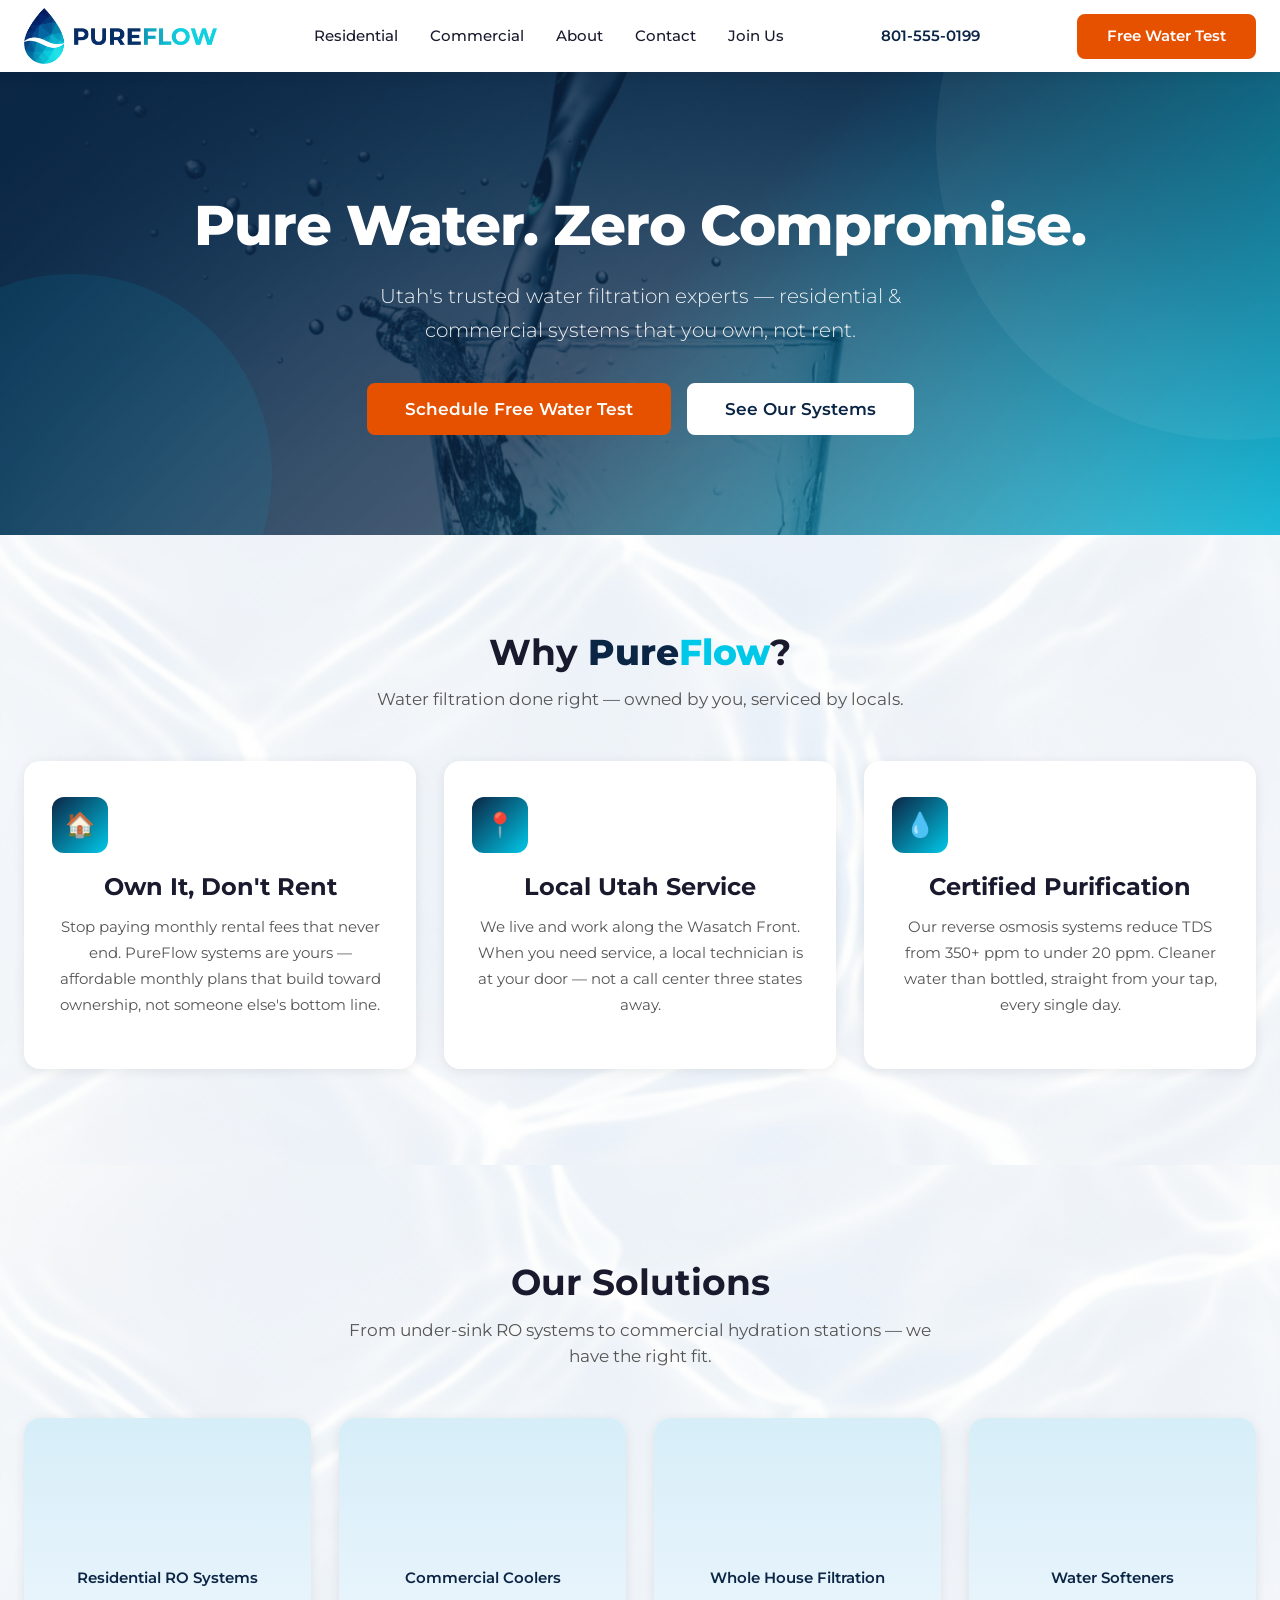
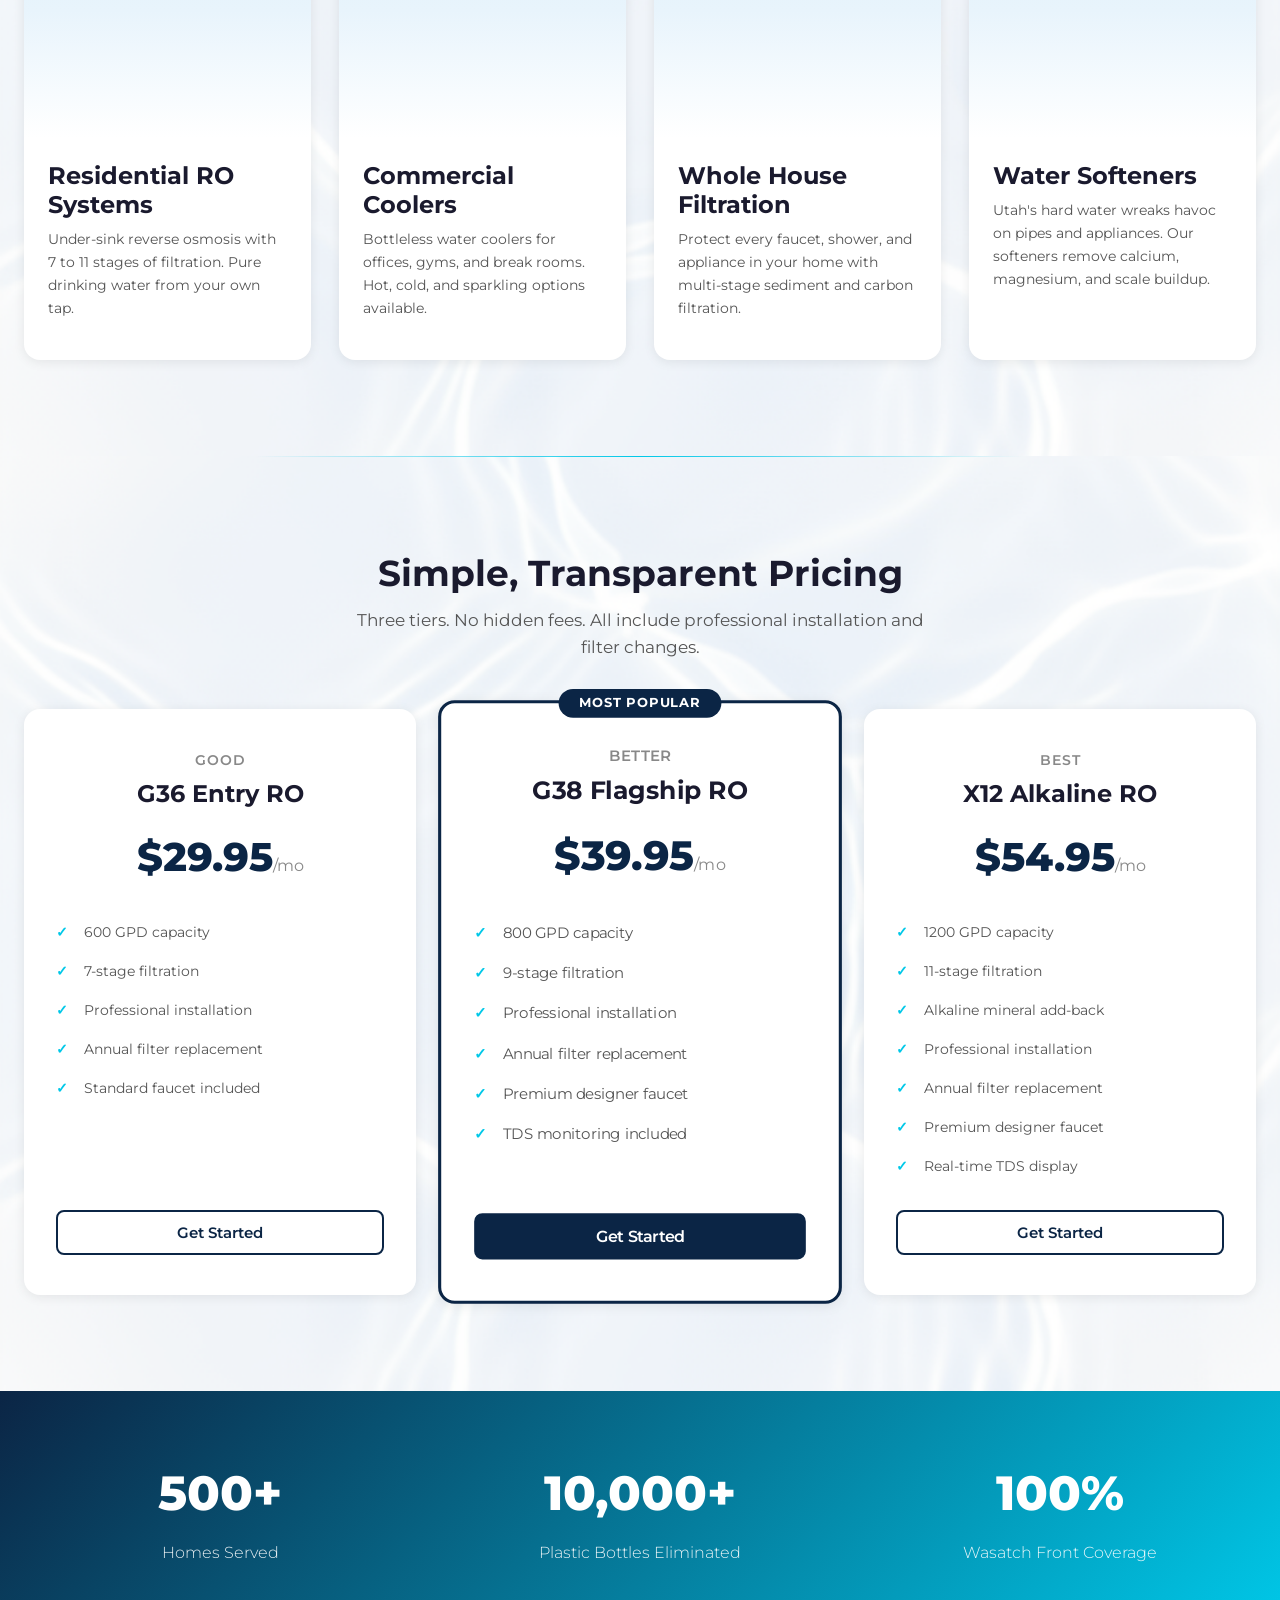
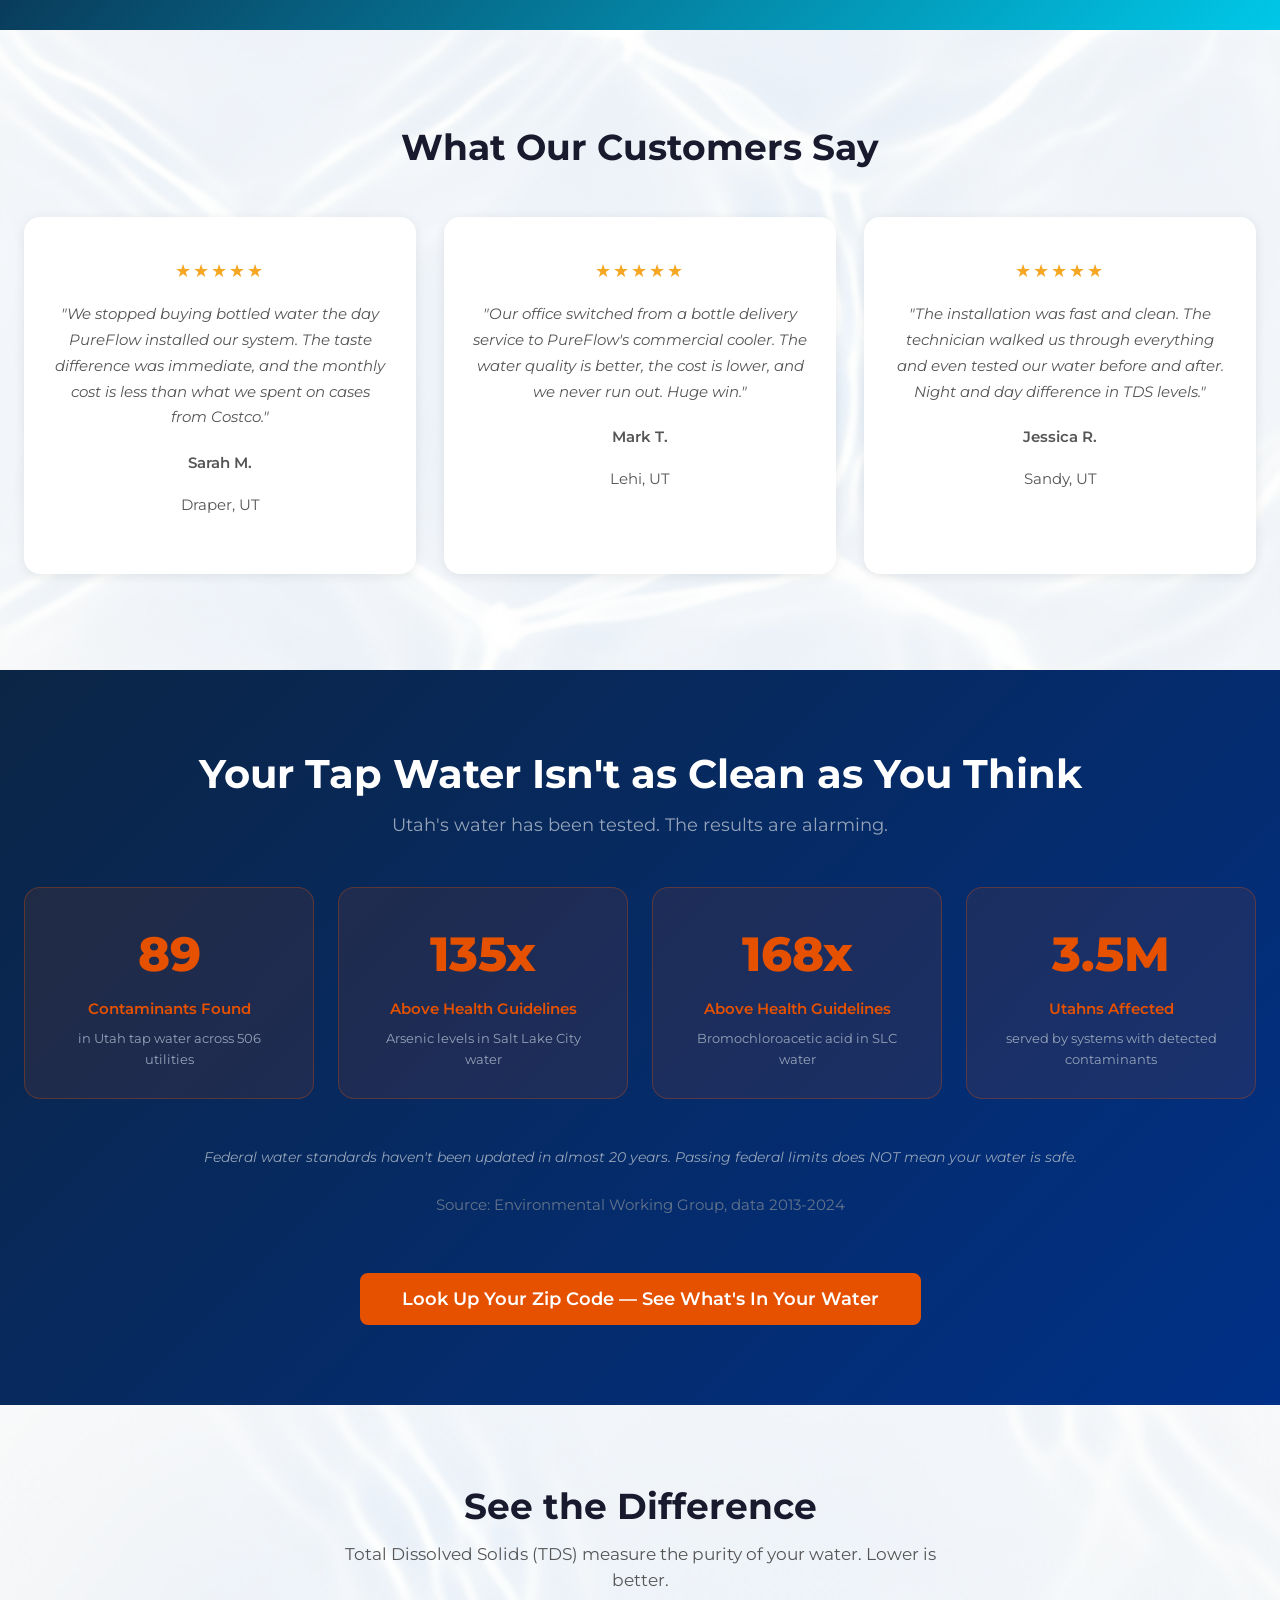
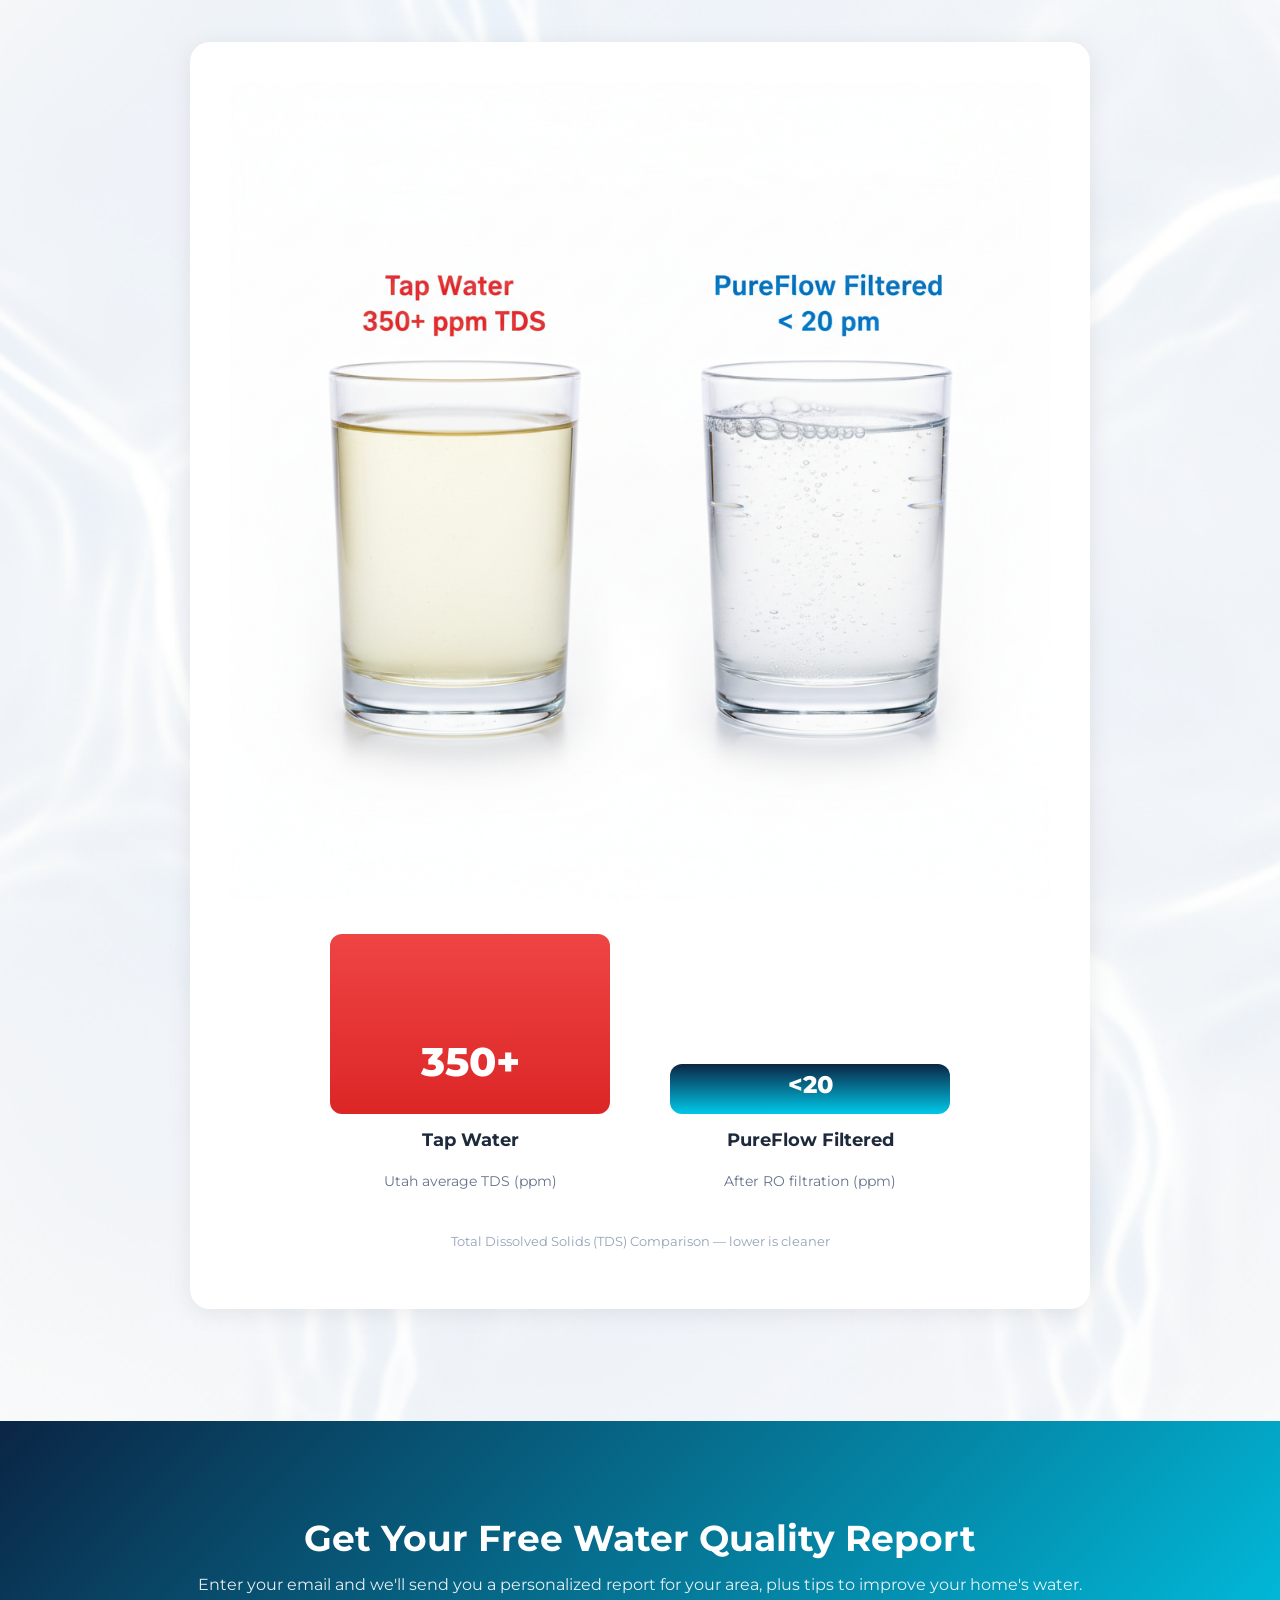
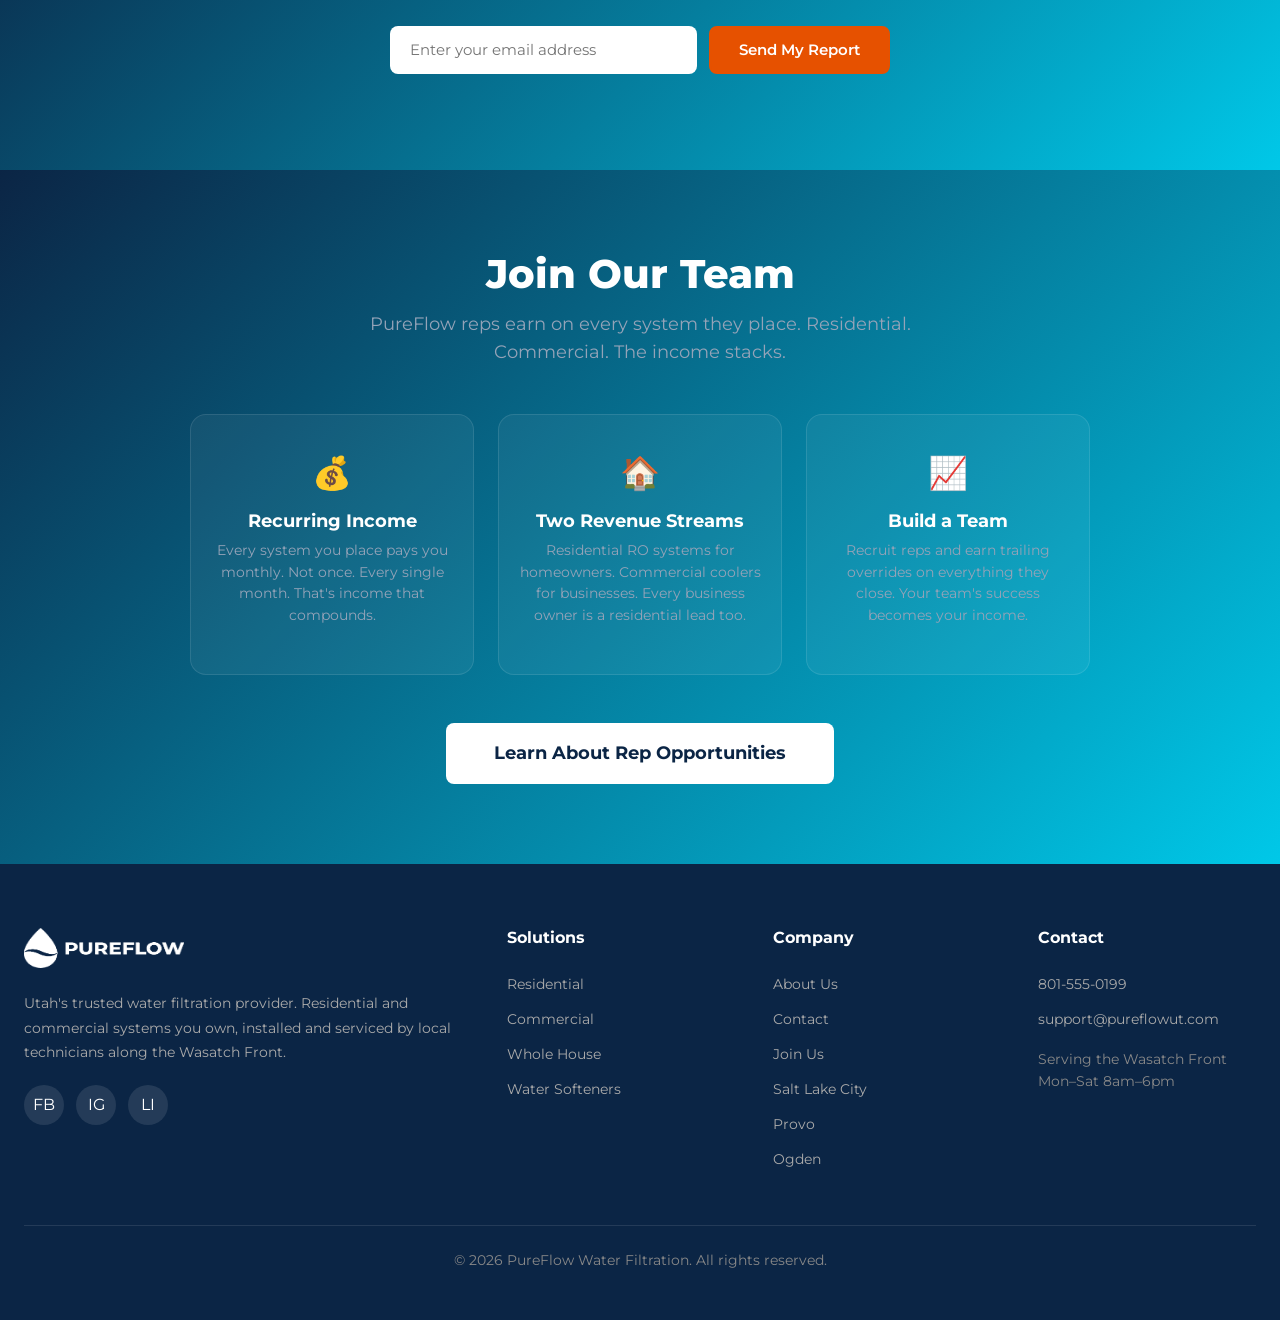
==== index.html @ 70fb1e25 "PureFlow website — initial build Full static site for PureFlow Utah water filtration business. Resid" ====
<!DOCTYPE html>
<html lang="en">
<head>
  <meta charset="UTF-8">
  <meta name="viewport" content="width=device-width, initial-scale=1.0">
  <title>PureFlow — Utah Water Filtration | Residential &amp; Commercial Systems</title>
  <meta name="description" content="Utah's trusted water filtration experts. Own your residential or commercial water system — reverse osmosis, whole house filtration, water softeners, and commercial coolers along the Wasatch Front.">
  <meta property="og:title" content="PureFlow — Utah Water Filtration | Residential &amp; Commercial Systems">
  <meta property="og:description" content="Pure water, zero compromise. Residential and commercial filtration systems you own, not rent. Serving the Wasatch Front.">
  <meta property="og:type" content="website">
  <meta property="og:url" content="https://pureflowut.com/">
  <link rel="canonical" href="https://pureflowut.com/">
  <link rel="preconnect" href="https://fonts.googleapis.com">
  <link rel="preconnect" href="https://fonts.gstatic.com" crossorigin>
  <link href="https://fonts.googleapis.com/css2?family=Montserrat:wght@300;400;500;600;700;800&display=swap" rel="stylesheet">
  <link rel="stylesheet" href="css/style.css">
</head>
<body>

  <!-- HEADER -->
  <header class="site-header">
    <div class="header-inner">
      <a href="index.html" class="logo"><img src="images/logo-header.png" alt="PureFlow"></a>
      <nav class="nav-links">
        <a href="residential.html">Residential</a>
        <a href="commercial.html">Commercial</a>
        <a href="about.html">About</a>
        <a href="contact.html">Contact</a>
        <a href="join.html">Join Us</a>
      </nav>
      <a href="tel:+18015550199" class="header-phone">801-555-0199</a>
      <a href="contact.html" class="btn btn-cta">Free Water Test</a>
      <button class="hamburger" aria-label="Open menu">
        <span></span>
        <span></span>
        <span></span>
      </button>
    </div>
  </header>

  <!-- MOBILE DRAWER -->
  <div class="mobile-overlay"></div>
  <nav class="mobile-drawer">
    <a href="index.html">Home</a>
    <a href="residential.html">Residential</a>
    <a href="commercial.html">Commercial</a>
    <a href="about.html">About</a>
    <a href="contact.html">Contact</a>
        <a href="join.html">Join Us</a>
    <a href="tel:+18015550199" class="drawer-phone">801-555-0199</a>
    <a href="contact.html" class="btn btn-cta drawer-cta">Free Water Test</a>
  </nav>

  <main>

    <!-- HERO -->
    <section class="hero">
      <div class="container">
        <h1>Pure Water. Zero Compromise.</h1>
        <p class="subtitle">Utah's trusted water filtration experts &mdash; residential &amp; commercial systems that you own, not rent.</p>
        <div class="hero-actions">
          <a href="contact.html" class="btn btn-cta btn-lg">Schedule Free Water Test</a>
          <a href="residential.html" class="btn btn-white btn-lg">See Our Systems</a>
        </div>
      </div>
    </section>

    <!-- VALUE PROPS -->
    <section class="value-props water-texture-1">
      <div class="container">
        <div class="section-header">
          <h2>Why <span class="brand-text">Pure<span>Flow</span></span>?</h2>
          <p>Water filtration done right &mdash; owned by you, serviced by locals.</p>
        </div>
        <div class="grid-3 fade-in">
          <div class="card">
            <div class="card-icon">&#x1f3e0;</div>
            <h3>Own It, Don't Rent</h3>
            <p>Stop paying monthly rental fees that never end. PureFlow systems are yours &mdash; affordable monthly plans that build toward ownership, not someone else's bottom line.</p>
          </div>
          <div class="card">
            <div class="card-icon">&#x1f4cd;</div>
            <h3>Local Utah Service</h3>
            <p>We live and work along the Wasatch Front. When you need service, a local technician is at your door &mdash; not a call center three states away.</p>
          </div>
          <div class="card">
            <div class="card-icon">&#x1f4a7;</div>
            <h3>Certified Purification</h3>
            <p>Our reverse osmosis systems reduce TDS from 350+ ppm to under 20 ppm. Cleaner water than bottled, straight from your tap, every single day.</p>
          </div>
        </div>
      </div>
    </section>

    <!-- PRODUCT CATEGORIES -->
    <section style="background: url('images/water-bg-2.png') center/cover no-repeat;">
      <div class="container">
        <div class="section-header">
          <h2>Our Solutions</h2>
          <p>From under-sink RO systems to commercial hydration stations &mdash; we have the right fit.</p>
        </div>
        <div class="grid-4 fade-in">
          <a href="residential.html" class="product-card">
            <!-- Placeholder: replace with residential RO product image -->
            <div class="product-img">Residential RO Systems</div>
            <div class="product-body">
              <h3>Residential RO Systems</h3>
              <p>Under-sink reverse osmosis with 7 to 11 stages of filtration. Pure drinking water from your own tap.</p>
            </div>
          </a>
          <a href="commercial.html" class="product-card">
            <!-- Placeholder: replace with commercial cooler image -->
            <div class="product-img">Commercial Coolers</div>
            <div class="product-body">
              <h3>Commercial Coolers</h3>
              <p>Bottleless water coolers for offices, gyms, and break rooms. Hot, cold, and sparkling options available.</p>
            </div>
          </a>
          <a href="residential.html#whole-house" class="product-card">
            <!-- Placeholder: replace with whole house filtration image -->
            <div class="product-img">Whole House Filtration</div>
            <div class="product-body">
              <h3>Whole House Filtration</h3>
              <p>Protect every faucet, shower, and appliance in your home with multi-stage sediment and carbon filtration.</p>
            </div>
          </a>
          <a href="residential.html#softener" class="product-card">
            <!-- Placeholder: replace with water softener image -->
            <div class="product-img">Water Softeners</div>
            <div class="product-body">
              <h3>Water Softeners</h3>
              <p>Utah's hard water wreaks havoc on pipes and appliances. Our softeners remove calcium, magnesium, and scale buildup.</p>
            </div>
          </a>
        </div>
      </div>
    </section>

    <!-- PRICING -->
    <section class="pricing section-glow" id="pricing" style="background: url('images/water-bg-2.png') center/cover no-repeat;">
      <div class="container">
        <div class="section-header">
          <h2>Simple, Transparent Pricing</h2>
          <p>Three tiers. No hidden fees. All include professional installation and filter changes.</p>
        </div>
        <div class="pricing-grid fade-in">

          <!-- GOOD -->
          <div class="pricing-card">
            <div class="tier-name">Good</div>
            <h3>G36 Entry RO</h3>
            <div class="price">$29.95<span>/mo</span></div>
            <ul>
              <li>600 GPD capacity</li>
              <li>7-stage filtration</li>
              <li>Professional installation</li>
              <li>Annual filter replacement</li>
              <li>Standard faucet included</li>
            </ul>
            <a href="contact.html" class="btn btn-secondary">Get Started</a>
          </div>

          <!-- BETTER (featured) -->
          <div class="pricing-card featured">
            <div class="pricing-label">Most Popular</div>
            <div class="tier-name">Better</div>
            <h3>G38 Flagship RO</h3>
            <div class="price">$39.95<span>/mo</span></div>
            <ul>
              <li>800 GPD capacity</li>
              <li>9-stage filtration</li>
              <li>Professional installation</li>
              <li>Annual filter replacement</li>
              <li>Premium designer faucet</li>
              <li>TDS monitoring included</li>
            </ul>
            <a href="contact.html" class="btn btn-primary">Get Started</a>
          </div>

          <!-- BEST -->
          <div class="pricing-card">
            <div class="tier-name">Best</div>
            <h3>X12 Alkaline RO</h3>
            <div class="price">$54.95<span>/mo</span></div>
            <ul>
              <li>1200 GPD capacity</li>
              <li>11-stage filtration</li>
              <li>Alkaline mineral add-back</li>
              <li>Professional installation</li>
              <li>Annual filter replacement</li>
              <li>Premium designer faucet</li>
              <li>Real-time TDS display</li>
            </ul>
            <a href="contact.html" class="btn btn-secondary">Get Started</a>
          </div>

        </div>
      </div>
    </section>

    <!-- TRUST STATS -->
    <section class="trust-stats">
      <div class="container">
        <div class="stats-grid fade-in">
          <div class="stat-item">
            <span class="stat-number">500+</span>
            <span class="stat-label">Homes Served</span>
          </div>
          <div class="stat-item">
            <span class="stat-number">10,000+</span>
            <span class="stat-label">Plastic Bottles Eliminated</span>
          </div>
          <div class="stat-item">
            <span class="stat-number">100%</span>
            <span class="stat-label">Wasatch Front Coverage</span>
          </div>
        </div>
      </div>
    </section>

    <!-- TESTIMONIALS -->
    <section style="background: url('images/water-bg-1.png') center/cover no-repeat;">
      <div class="container">
        <div class="section-header">
          <h2>What Our Customers Say</h2>
        </div>
        <div class="grid-3 testimonials fade-in">
          <div class="card">
            <div class="stars">&#9733;&#9733;&#9733;&#9733;&#9733;</div>
            <p class="testimonial-text">"We stopped buying bottled water the day PureFlow installed our system. The taste difference was immediate, and the monthly cost is less than what we spent on cases from Costco."</p>
            <p class="testimonial-author">Sarah M.</p>
            <p class="testimonial-location">Draper, UT</p>
          </div>
          <div class="card">
            <div class="stars">&#9733;&#9733;&#9733;&#9733;&#9733;</div>
            <p class="testimonial-text">"Our office switched from a bottle delivery service to PureFlow's commercial cooler. The water quality is better, the cost is lower, and we never run out. Huge win."</p>
            <p class="testimonial-author">Mark T.</p>
            <p class="testimonial-location">Lehi, UT</p>
          </div>
          <div class="card">
            <div class="stars">&#9733;&#9733;&#9733;&#9733;&#9733;</div>
            <p class="testimonial-text">"The installation was fast and clean. The technician walked us through everything and even tested our water before and after. Night and day difference in TDS levels."</p>
            <p class="testimonial-author">Jessica R.</p>
            <p class="testimonial-location">Sandy, UT</p>
          </div>
        </div>
      </div>
    </section>

    <!-- WATER QUALITY CHECK -->
    <section class="water-check" style="background: linear-gradient(135deg, #0B2545 0%, #003087 100%); color: #fff; padding: 80px 0;">
      <div class="container fade-in">
        <div class="section-header" style="margin-bottom: 3rem;">
          <h2 style="color: #fff; font-size: 2.5rem;">Your Tap Water Isn't as Clean as You Think</h2>
          <p style="color: #94a3b8; font-size: 1.15rem; max-width: 700px; margin: 0 auto;">Utah's water has been tested. The results are alarming.</p>
        </div>

        <div style="display: grid; grid-template-columns: repeat(auto-fit, minmax(220px, 1fr)); gap: 24px; margin-bottom: 3rem;">
          <div style="background: rgba(230,81,0,0.1); border: 1px solid rgba(230,81,0,0.3); border-radius: 16px; padding: 28px; text-align: center;">
            <div style="font-size: 3rem; font-weight: 800; color: #e65100;">89</div>
            <div style="font-size: 0.95rem; color: #e65100; font-weight: 600; margin-top: 4px;">Contaminants Found</div>
            <div style="font-size: 0.8rem; color: #94a3b8; margin-top: 8px;">in Utah tap water across 506 utilities</div>
          </div>
          <div style="background: rgba(230,81,0,0.1); border: 1px solid rgba(230,81,0,0.3); border-radius: 16px; padding: 28px; text-align: center;">
            <div style="font-size: 3rem; font-weight: 800; color: #e65100;">135x</div>
            <div style="font-size: 0.95rem; color: #e65100; font-weight: 600; margin-top: 4px;">Above Health Guidelines</div>
            <div style="font-size: 0.8rem; color: #94a3b8; margin-top: 8px;">Arsenic levels in Salt Lake City water</div>
          </div>
          <div style="background: rgba(230,81,0,0.1); border: 1px solid rgba(230,81,0,0.3); border-radius: 16px; padding: 28px; text-align: center;">
            <div style="font-size: 3rem; font-weight: 800; color: #e65100;">168x</div>
            <div style="font-size: 0.95rem; color: #e65100; font-weight: 600; margin-top: 4px;">Above Health Guidelines</div>
            <div style="font-size: 0.8rem; color: #94a3b8; margin-top: 8px;">Bromochloroacetic acid in SLC water</div>
          </div>
          <div style="background: rgba(230,81,0,0.1); border: 1px solid rgba(230,81,0,0.3); border-radius: 16px; padding: 28px; text-align: center;">
            <div style="font-size: 3rem; font-weight: 800; color: #e65100;">3.5M</div>
            <div style="font-size: 0.95rem; color: #e65100; font-weight: 600; margin-top: 4px;">Utahns Affected</div>
            <div style="font-size: 0.8rem; color: #94a3b8; margin-top: 8px;">served by systems with detected contaminants</div>
          </div>
        </div>

        <p style="color: #94a3b8; font-size: 0.85rem; margin-bottom: 1.5rem; text-align: center;"><em>Federal water standards haven't been updated in almost 20 years. Passing federal limits does NOT mean your water is safe.</em></p>
        <p style="color: #64748b; font-size: 0.95rem; margin-bottom: 2rem; text-align: center;">Source: Environmental Working Group, data 2013-2024</p>

        <div style="text-align: center;">
          <a href="https://www.ewg.org/tapwater/" target="_blank" rel="noopener noreferrer" class="btn btn-cta btn-lg" style="font-size: 1.1rem; padding: 16px 40px;">Look Up Your Zip Code &mdash; See What's In Your Water</a>
        </div>
      </div>
    </section>

    <!-- TDS COMPARISON — Single unified visual -->
    <section class="tds-compare" style="padding: 80px 0; background: #f8f8f8 url('images/water-bg-1.png') center/cover no-repeat;">
      <div class="container">
        <div class="section-header">
          <h2>See the Difference</h2>
          <p>Total Dissolved Solids (TDS) measure the purity of your water. Lower is better.</p>
        </div>
        <div class="fade-in" style="max-width: 900px; margin: 2rem auto; background: #fff; border-radius: 20px; box-shadow: 0 4px 24px rgba(0,0,0,0.08); overflow: hidden; padding: 40px;">
          <div style="text-align: center; margin-bottom: 32px;">
            <img src="images/tds-comparison.png" alt="Tap Water 350+ ppm vs PureFlow Filtered under 20 ppm" style="max-width: 100%; border-radius: 12px; display: block; margin: 0 auto;">
          </div>
          <div style="display: flex; justify-content: center; gap: 60px; align-items: flex-end; padding: 0 20px;">
            <div style="text-align: center; flex: 1; max-width: 280px;">
              <div style="background: linear-gradient(180deg, #ef4444 0%, #dc2626 100%); border-radius: 12px; height: 180px; display: flex; align-items: flex-end; justify-content: center; padding-bottom: 20px; margin-bottom: 12px;">
                <span style="font-size: 2.5rem; font-weight: 800; color: #fff;">350+</span>
              </div>
              <p style="font-weight: 700; font-size: 1.1rem; color: #1e293b;">Tap Water</p>
              <p style="color: #64748b; font-size: 0.85rem;">Utah average TDS (ppm)</p>
            </div>
            <div style="text-align: center; flex: 1; max-width: 280px;">
              <div style="background: linear-gradient(180deg, #0B2545 0%, #00C8E8 100%); border-radius: 12px; height: 50px; display: flex; align-items: flex-end; justify-content: center; padding-bottom: 10px; margin-bottom: 12px;">
                <span style="font-size: 1.5rem; font-weight: 800; color: #fff;">&lt;20</span>
              </div>
              <p style="font-weight: 700; font-size: 1.1rem; color: #1e293b;">PureFlow Filtered</p>
              <p style="color: #64748b; font-size: 0.85rem;">After RO filtration (ppm)</p>
            </div>
          </div>
          <p style="text-align: center; color: #94a3b8; font-size: 0.8rem; margin-top: 24px;">Total Dissolved Solids (TDS) Comparison — lower is cleaner</p>
        </div>
      </div>
    </section>

    <!-- EMAIL CAPTURE -->
    <section class="email-capture">
      <div class="container fade-in">
        <h2>Get Your Free Water Quality Report</h2>
        <p>Enter your email and we'll send you a personalized report for your area, plus tips to improve your home's water.</p>
        <form class="email-form" id="email-capture-form">
          <input type="email" placeholder="Enter your email address" required aria-label="Email address">
          <button type="submit" class="btn btn-cta">Send My Report</button>
        </form>
        <p class="capture-success" style="display:none; margin-top:16px; font-weight:600;">Thank you! Check your inbox shortly.</p>
      </div>
    </section>

    <!-- JOIN OUR TEAM TEASER -->
    <section style="padding: 80px 0; background: linear-gradient(135deg, #0B2545 0%, #00C8E8 100%); color: #fff;">
      <div class="container" style="text-align: center;">
        <h2 style="font-size: 2.5rem; font-weight: 800; margin-bottom: 12px;">Join Our Team</h2>
        <p style="color: #94a3b8; font-size: 1.1rem; max-width: 600px; margin: 0 auto 48px;">PureFlow reps earn on every system they place. Residential. Commercial. The income stacks.</p>
        <div style="display: grid; grid-template-columns: repeat(3, 1fr); gap: 24px; max-width: 900px; margin: 0 auto 48px;">
          <div style="background: rgba(255,255,255,0.05); border: 1px solid rgba(255,255,255,0.1); border-radius: 16px; padding: 32px 20px;">
            <div style="font-size: 2rem; margin-bottom: 12px;">💰</div>
            <h3 style="font-size: 1.15rem; font-weight: 700; margin-bottom: 8px;">Recurring Income</h3>
            <p style="color: #94a3b8; font-size: 0.9rem; line-height: 1.5;">Every system you place pays you monthly. Not once. Every single month. That's income that compounds.</p>
          </div>
          <div style="background: rgba(255,255,255,0.05); border: 1px solid rgba(255,255,255,0.1); border-radius: 16px; padding: 32px 20px;">
            <div style="font-size: 2rem; margin-bottom: 12px;">🏠</div>
            <h3 style="font-size: 1.15rem; font-weight: 700; margin-bottom: 8px;">Two Revenue Streams</h3>
            <p style="color: #94a3b8; font-size: 0.9rem; line-height: 1.5;">Residential RO systems for homeowners. Commercial coolers for businesses. Every business owner is a residential lead too.</p>
          </div>
          <div style="background: rgba(255,255,255,0.05); border: 1px solid rgba(255,255,255,0.1); border-radius: 16px; padding: 32px 20px;">
            <div style="font-size: 2rem; margin-bottom: 12px;">📈</div>
            <h3 style="font-size: 1.15rem; font-weight: 700; margin-bottom: 8px;">Build a Team</h3>
            <p style="color: #94a3b8; font-size: 0.9rem; line-height: 1.5;">Recruit reps and earn trailing overrides on everything they close. Your team's success becomes your income.</p>
          </div>
        </div>
        <a href="join.html" style="display: inline-block; background: #fff; color: #0B2545; padding: 16px 48px; border-radius: 8px; font-weight: 700; font-size: 1.1rem; text-decoration: none; transition: transform 0.2s, box-shadow 0.2s;">Learn About Rep Opportunities</a>
      </div>
    </section>

  </main>

  <!-- FOOTER -->
  <footer class="site-footer">
    <div class="container">
      <div class="footer-grid">
        <div class="footer-brand">
          <a href="index.html" class="logo"><img src="images/logo-footer.png" alt="PureFlow"></a>
          <p>Utah's trusted water filtration provider. Residential and commercial systems you own, installed and serviced by local technicians along the Wasatch Front.</p>
          <div class="footer-social">
            <a href="#" aria-label="Facebook">FB</a>
            <a href="#" aria-label="Instagram">IG</a>
            <a href="#" aria-label="LinkedIn">LI</a>
          </div>
        </div>
        <div class="footer-col">
          <h4>Solutions</h4>
          <a href="residential.html">Residential</a>
          <a href="commercial.html">Commercial</a>
          <a href="residential.html#whole-house">Whole House</a>
          <a href="residential.html#softener">Water Softeners</a>
        </div>
        <div class="footer-col">
          <h4>Company</h4>
          <a href="about.html">About Us</a>
          <a href="contact.html">Contact</a>
        <a href="join.html">Join Us</a>
          <a href="salt-lake-city.html">Salt Lake City</a>
          <a href="provo.html">Provo</a>
          <a href="ogden.html">Ogden</a>
        </div>
        <div class="footer-col">
          <h4>Contact</h4>
          <a href="tel:+18015550199">801-555-0199</a>
          <a href="mailto:support@pureflowut.com">support@pureflowut.com</a>
          <p style="margin-top:12px; font-size:0.85rem; color:#888;">Serving the Wasatch Front<br>Mon&ndash;Sat 8am&ndash;6pm</p>
        </div>
      </div>
      <div class="footer-bottom">
        <p>&copy; 2026 PureFlow Water Filtration. All rights reserved.</p>
      </div>
    </div>
  </footer>

  <script src="js/main.js"></script>
</body>
</html>
---- css/style.css ----
/* ============================================
   PureFlow Design System
   Colors: #0B2545 (primary), #00C8E8 (accent), #F8F8F8 (light), #FFFFFF (white)
   Font: Montserrat 300-800
   ============================================ */

/* Water texture backgrounds for white sections — global */
section {
  background-image: url('../images/water-bg-1.png');
  background-size: cover;
  background-position: center;
  background-repeat: no-repeat;
}
/* Override: dark sections and sections with explicit bg keep their own */
section[style*="background: #0a1628"],
section[style*="background: #0B2545"],
section[style*="background: linear-gradient"],
.hero,
.hero-sm,
.join-hero,
.email-capture,
.apply-section,
.site-footer {
  background-image: none;
}
/* Keep f8f8f8 sections with texture too but tinted */
section[style*="background: #f8f8f8"] {
  background-image: url('../images/water-bg-1.png');
  background-size: cover;
  background-position: center;
}
.wave-divider {
  width: 100%;
  height: auto;
  display: block;
  margin: -2px 0;
}

/* Subtle gradient accents for depth */
.section-glow {
  position: relative;
}
.section-glow::before {
  content: '';
  position: absolute;
  top: 0;
  left: 50%;
  transform: translateX(-50%);
  width: 60%;
  height: 1px;
  background: linear-gradient(90deg, transparent, #00C8E8, transparent);
}

/* Branded PureFlow text — matches logo colors */
.brand-text { color: #0B2545; font-weight: 800; }
.brand-text span, .brand-text .flow { color: #00C8E8; }

/* Reset & Base */
*, *::before, *::after {
  box-sizing: border-box;
  margin: 0;
  padding: 0;
}

html {
  scroll-behavior: smooth;
  -webkit-text-size-adjust: 100%;
}

body {
  font-family: 'Montserrat', sans-serif;
  font-weight: 400;
  line-height: 1.6;
  color: #1a1a2e;
  background: #fff;
  overflow-x: hidden;
}

img {
  max-width: 100%;
  height: auto;
  display: block;
}

a {
  text-decoration: none;
  color: inherit;
  transition: color 0.2s ease;
}

ul, ol {
  list-style: none;
}

h1, h2, h3, h4, h5, h6 {
  font-weight: 700;
  line-height: 1.2;
}

h1 { font-size: 3rem; }
h2 { font-size: 2.25rem; }
h3 { font-size: 1.5rem; }
h4 { font-size: 1.25rem; }

p {
  margin-bottom: 1rem;
}

/* Layout */
.container {
  max-width: 1280px;
  margin: 0 auto;
  padding: 0 24px;
}

section {
  padding: 96px 0;
}

/* ============================================
   HEADER / NAV
   ============================================ */
.site-header {
  position: sticky;
  top: 0;
  z-index: 1000;
  background: #fff;
  box-shadow: 0 2px 12px rgba(0, 0, 0, 0.08);
}

.header-inner {
  display: flex;
  align-items: center;
  justify-content: space-between;
  height: 72px;
  max-width: 1280px;
  margin: 0 auto;
  padding: 0 24px;
}

.logo {
  text-decoration: none;
  display: inline-flex;
  align-items: center;
}

.logo img {
  height: 56px;
  width: auto;
  display: block;
  min-width: 160px;
}

.nav-links {
  display: flex;
  align-items: center;
  gap: 32px;
}

.nav-links a {
  font-size: 0.95rem;
  font-weight: 500;
  color: #1a1a2e;
  position: relative;
  padding: 4px 0;
}

.nav-links a:hover,
.nav-links a.active {
  color: #0B2545;
}

.nav-links a::after {
  content: '';
  position: absolute;
  bottom: -2px;
  left: 0;
  width: 0;
  height: 2px;
  background: #0B2545;
  transition: width 0.3s ease;
}

.nav-links a:hover::after,
.nav-links a.active::after {
  width: 100%;
}

.header-phone {
  font-weight: 600;
  color: #0B2545;
  font-size: 0.95rem;
  white-space: nowrap;
}

.header-phone:hover {
  color: #00C8E8;
}

/* Buttons */
.btn {
  display: inline-flex;
  align-items: center;
  justify-content: center;
  height: 45px;
  padding: 0 28px;
  border-radius: 8px;
  font-family: 'Montserrat', sans-serif;
  font-weight: 600;
  font-size: 0.95rem;
  cursor: pointer;
  transition: all 0.2s ease;
  border: 2px solid transparent;
  white-space: nowrap;
}

.btn-primary {
  background: #0B2545;
  color: #fff;
  border-color: #0B2545;
}

.btn-primary:hover {
  background: #132d4f;
  border-color: #132d4f;
  transform: translateY(-1px);
  box-shadow: 0 4px 12px rgba(11, 37, 69, 0.3);
}

.btn-cta {
  background: #e65100;
  color: #fff;
  border-color: #e65100;
}

.btn-cta:hover {
  background: #bf4400;
  border-color: #bf4400;
  transform: translateY(-1px);
  box-shadow: 0 4px 12px rgba(230, 81, 0, 0.3);
}

.btn-secondary {
  background: transparent;
  color: #0B2545;
  border-color: #0B2545;
}

.btn-secondary:hover {
  background: #0B2545;
  color: #fff;
  transform: translateY(-1px);
}

.btn-white {
  background: #fff;
  color: #0B2545;
  border-color: #fff;
}

.btn-white:hover {
  background: #f0f0f0;
  transform: translateY(-1px);
}

.btn-lg {
  height: 52px;
  padding: 0 36px;
  font-size: 1.05rem;
}

/* Hamburger */
.hamburger {
  display: none;
  flex-direction: column;
  justify-content: center;
  gap: 5px;
  width: 28px;
  height: 28px;
  cursor: pointer;
  background: none;
  border: none;
  padding: 0;
  z-index: 1001;
}

.hamburger span {
  display: block;
  width: 28px;
  height: 3px;
  background: #1a1a2e;
  border-radius: 2px;
  transition: all 0.3s ease;
}

.hamburger.active span:nth-child(1) {
  transform: rotate(45deg) translate(5px, 6px);
}

.hamburger.active span:nth-child(2) {
  opacity: 0;
}

.hamburger.active span:nth-child(3) {
  transform: rotate(-45deg) translate(5px, -6px);
}

/* Mobile Drawer */
.mobile-drawer {
  display: none;
  position: fixed;
  top: 0;
  right: -100%;
  width: 300px;
  height: 100vh;
  background: #fff;
  z-index: 999;
  padding: 96px 32px 32px;
  box-shadow: -4px 0 24px rgba(0, 0, 0, 0.15);
  transition: right 0.3s ease;
}

.mobile-drawer.open {
  right: 0;
}

.mobile-drawer a {
  display: block;
  padding: 16px 0;
  font-size: 1.1rem;
  font-weight: 500;
  color: #1a1a2e;
  border-bottom: 1px solid #eee;
}

.mobile-drawer a:hover {
  color: #0B2545;
}

.mobile-drawer .drawer-phone {
  display: block;
  margin-top: 24px;
  font-size: 1.2rem;
  font-weight: 700;
  color: #0B2545;
  text-align: center;
}

.mobile-drawer .drawer-cta {
  display: block;
  margin-top: 16px;
  text-align: center;
}

.mobile-overlay {
  display: none;
  position: fixed;
  top: 0;
  left: 0;
  width: 100%;
  height: 100%;
  background: rgba(0, 0, 0, 0.4);
  z-index: 998;
  opacity: 0;
  transition: opacity 0.3s ease;
}

.mobile-overlay.open {
  opacity: 1;
}

/* ============================================
   HERO SECTIONS
   ============================================ */
.hero {
  background: linear-gradient(135deg, rgba(11,37,69,0.88) 0%, rgba(11,37,69,0.75) 50%, rgba(0,200,232,0.7) 100%), url('../images/hero-home.png') center/cover no-repeat;
  color: #fff;
  padding: 120px 0 100px;
  text-align: center;
  position: relative;
  overflow: hidden;
}

.hero::before {
  content: '';
  position: absolute;
  top: -50%;
  right: -20%;
  width: 600px;
  height: 600px;
  border-radius: 50%;
  background: rgba(255, 255, 255, 0.05);
}

.hero::after {
  content: '';
  position: absolute;
  bottom: -30%;
  left: -10%;
  width: 400px;
  height: 400px;
  border-radius: 50%;
  background: rgba(0, 180, 216, 0.1);
}

.hero .container {
  position: relative;
  z-index: 1;
}

.hero h1 {
  font-size: 3.5rem;
  font-weight: 800;
  margin-bottom: 20px;
  letter-spacing: -1px;
}

.hero .subtitle {
  font-size: 1.25rem;
  font-weight: 300;
  max-width: 640px;
  margin: 0 auto 36px;
  opacity: 0.92;
  line-height: 1.7;
}

.hero-actions {
  display: flex;
  gap: 16px;
  justify-content: center;
  flex-wrap: wrap;
}

.hero-sm {
  padding: 80px 0 60px;
}

.page-residential .hero { background-image: linear-gradient(135deg, rgba(11,37,69,0.88), rgba(11,37,69,0.75), rgba(0,200,232,0.7)), url('../images/hero-residential.png'); background-size: cover; background-position: center; }
.page-commercial .hero { background-image: linear-gradient(135deg, rgba(11,37,69,0.88), rgba(11,37,69,0.75), rgba(0,200,232,0.7)), url('../images/hero-commercial.png'); background-size: cover; background-position: center; }
.page-about .hero { background-image: linear-gradient(135deg, rgba(11,37,69,0.88), rgba(11,37,69,0.75), rgba(0,200,232,0.7)), url('../images/hero-about.png'); background-size: cover; background-position: center; }
.page-contact .hero { background-image: linear-gradient(135deg, rgba(11,37,69,0.88), rgba(11,37,69,0.75), rgba(0,200,232,0.7)), url('../images/hero-about.png'); background-size: cover; background-position: center; }
.page-city .hero { background-image: linear-gradient(135deg, rgba(11,37,69,0.88), rgba(11,37,69,0.75), rgba(0,200,232,0.7)), url('../images/hero-about.png'); background-size: cover; background-position: center; }

.hero-sm h1 {
  font-size: 2.75rem;
}

/* ============================================
   CARDS
   ============================================ */
.card {
  background: #fff;
  border-radius: 16px;
  padding: 36px 28px;
  box-shadow: 0 2px 12px rgba(0, 0, 0, 0.08);
  transition: transform 0.2s ease, box-shadow 0.2s ease;
}

.card:hover {
  transform: scale(1.01);
  box-shadow: 0 4px 24px rgba(0, 0, 0, 0.12);
}

.card-icon {
  width: 56px;
  height: 56px;
  border-radius: 12px;
  background: linear-gradient(135deg, #0B2545, #00C8E8);
  display: flex;
  align-items: center;
  justify-content: center;
  margin-bottom: 20px;
  font-size: 1.5rem;
  color: #fff;
}

.card h3 {
  margin-bottom: 12px;
  color: #1a1a2e;
}

.card p {
  color: #555;
  font-size: 0.95rem;
  line-height: 1.7;
}

/* Card Grids */
.grid-2 {
  display: grid;
  grid-template-columns: repeat(2, 1fr);
  gap: 28px;
}

.grid-3 {
  display: grid;
  grid-template-columns: repeat(3, 1fr);
  gap: 28px;
}

.grid-4 {
  display: grid;
  grid-template-columns: repeat(4, 1fr);
  gap: 28px;
}

/* ============================================
   VALUE PROPS
   ============================================ */
.value-props {
  background: #F8F8F8 url('../images/water-bg-1.png') center/cover no-repeat;
}

.value-props .card {
  text-align: center;
}

/* ============================================
   PRODUCT CARDS
   ============================================ */
.product-card {
  background: #fff;
  border-radius: 16px;
  overflow: hidden;
  box-shadow: 0 2px 12px rgba(0, 0, 0, 0.08);
  transition: transform 0.2s ease, box-shadow 0.2s ease;
  display: flex;
  flex-direction: column;
}

.product-card:hover {
  transform: scale(1.01);
  box-shadow: 0 4px 24px rgba(0, 0, 0, 0.12);
}

/* Product image area — tall, blue gradient like purewaterpa.com */
.product-img {
  height: 320px;
  background: linear-gradient(180deg, #d6eef8 0%, #e8f4fc 60%, #ffffff 100%);
  display: flex;
  align-items: center;
  justify-content: center;
  color: #0B2545;
  font-weight: 600;
  font-size: 0.95rem;
  position: relative;
}

/* Product category groups */
.product-category-group {
  margin-bottom: 64px;
}

.product-category-group:last-child {
  margin-bottom: 0;
}

.product-category-header {
  margin-bottom: 32px;
  padding-bottom: 16px;
  border-bottom: 2px solid #e5e7eb;
}

.product-category-header h3 {
  font-size: 1.5rem;
  font-weight: 700;
  color: #0B2545;
}

.product-category-header p {
  color: #555;
  font-size: 0.95rem;
  margin-top: 4px;
}

/* Testimonial quote block */
.testimonial-quote {
  text-align: center;
  padding: 64px 40px;
  max-width: 900px;
  margin: 0 auto;
}

.testimonial-quote blockquote {
  font-size: 1.6rem;
  font-weight: 500;
  font-style: italic;
  line-height: 1.5;
  color: #0B2545;
  margin-bottom: 24px;
}

.testimonial-quote .testimonial-author {
  font-size: 1.05rem;
  color: #00C8E8;
  font-weight: 600;
}

.testimonial-quote .testimonial-author span {
  color: #555;
  font-weight: 400;
}

/* Who We Serve section */
.who-we-serve {
  background: #F8F8F8;
}

.serve-card {
  background: #fff;
  border-radius: 16px;
  padding: 36px 28px;
  text-align: center;
  box-shadow: 0 2px 12px rgba(0,0,0,0.06);
  transition: transform 0.2s ease, box-shadow 0.2s ease;
}

.serve-card:hover {
  transform: translateY(-4px);
  box-shadow: 0 8px 32px rgba(11,37,69,0.12);
}

.serve-icon {
  width: 64px;
  height: 64px;
  border-radius: 16px;
  background: linear-gradient(135deg, #0B2545, #134074);
  display: flex;
  align-items: center;
  justify-content: center;
  margin: 0 auto 20px;
  font-size: 1.6rem;
}

.serve-card h3 {
  font-size: 1.15rem;
  margin-bottom: 8px;
  color: #0B2545;
}

.serve-card p {
  font-size: 0.9rem;
  color: #555;
  line-height: 1.6;
}

.product-badge {
  position: absolute;
  top: 12px;
  right: 12px;
  background: #e65100;
  color: #fff;
  font-size: 0.75rem;
  font-weight: 700;
  padding: 4px 12px;
  border-radius: 20px;
  text-transform: uppercase;
  letter-spacing: 0.5px;
}

.product-badge.best-seller {
  background: #0B2545;
}

.product-badge.premium {
  background: #00C8E8;
}

.product-badge.popular {
  background: #0B2545;
}

.product-body {
  padding: 24px;
  flex: 1;
  display: flex;
  flex-direction: column;
}

.product-body h3 {
  margin-bottom: 8px;
}

.product-body .product-model {
  font-size: 0.85rem;
  color: #888;
  margin-bottom: 12px;
}

.product-body p {
  color: #555;
  font-size: 0.9rem;
  flex: 1;
}

.product-price {
  font-size: 1.5rem;
  font-weight: 800;
  color: #0B2545;
  margin-top: 16px;
}

.product-price span {
  font-size: 0.85rem;
  font-weight: 400;
  color: #888;
}

.product-specs {
  display: flex;
  gap: 12px;
  flex-wrap: wrap;
  margin-top: 12px;
}

.spec-tag {
  background: #F8F8F8;
  padding: 4px 12px;
  border-radius: 20px;
  font-size: 0.8rem;
  font-weight: 500;
  color: #555;
}

.product-body .btn {
  margin-top: 20px;
  width: 100%;
}

/* ============================================
   PRICING
   ============================================ */
.pricing {
  background: #F8F8F8;
}

.pricing-grid {
  display: grid;
  grid-template-columns: repeat(3, 1fr);
  gap: 28px;
  align-items: stretch;
}

.pricing-card {
  background: #fff;
  border-radius: 16px;
  padding: 40px 32px;
  text-align: center;
  box-shadow: 0 2px 12px rgba(0, 0, 0, 0.08);
  transition: transform 0.2s ease, box-shadow 0.2s ease;
  position: relative;
  display: flex;
  flex-direction: column;
}

.pricing-card:hover {
  transform: scale(1.01);
  box-shadow: 0 4px 24px rgba(0, 0, 0, 0.12);
}

.pricing-card.featured {
  border: 3px solid #0B2545;
  transform: scale(1.03);
}

.pricing-card.featured:hover {
  transform: scale(1.04);
}

.pricing-label {
  position: absolute;
  top: -14px;
  left: 50%;
  transform: translateX(-50%);
  background: #0B2545;
  color: #fff;
  font-size: 0.8rem;
  font-weight: 700;
  padding: 4px 20px;
  border-radius: 20px;
  text-transform: uppercase;
  letter-spacing: 0.5px;
}

.pricing-card .tier-name {
  font-size: 0.9rem;
  font-weight: 600;
  text-transform: uppercase;
  letter-spacing: 1px;
  color: #888;
  margin-bottom: 8px;
}

.pricing-card h3 {
  font-size: 1.5rem;
  margin-bottom: 16px;
}

.pricing-card .price {
  font-size: 2.5rem;
  font-weight: 800;
  color: #0B2545;
}

.pricing-card .price span {
  font-size: 1rem;
  font-weight: 400;
  color: #888;
}

.pricing-card ul {
  text-align: left;
  margin: 24px 0;
  flex: 1;
}

.pricing-card li {
  padding: 8px 0;
  font-size: 0.9rem;
  color: #555;
  padding-left: 28px;
  position: relative;
}

.pricing-card li::before {
  content: '\2713';
  position: absolute;
  left: 0;
  color: #00C8E8;
  font-weight: 700;
}

.pricing-card .btn {
  width: 100%;
  margin-top: auto;
}

/* ============================================
   TRUST STATS
   ============================================ */
.trust-stats {
  background: linear-gradient(135deg, #0B2545, #00C8E8);
  color: #fff;
  padding: 64px 0;
}

.stats-grid {
  display: grid;
  grid-template-columns: repeat(3, 1fr);
  gap: 28px;
  text-align: center;
}

.stat-item .stat-number {
  font-size: 3rem;
  font-weight: 800;
  display: block;
  margin-bottom: 8px;
}

.stat-item .stat-label {
  font-size: 1rem;
  font-weight: 300;
  opacity: 0.9;
}

/* ============================================
   TESTIMONIALS
   ============================================ */
.testimonials .card {
  text-align: center;
  padding: 40px 28px;
}

.testimonial-text {
  font-size: 1.05rem;
  font-style: italic;
  color: #333;
  margin-bottom: 20px;
  line-height: 1.8;
}

.testimonial-author {
  font-weight: 600;
  color: #0B2545;
}

.testimonial-location {
  font-size: 0.85rem;
  color: #888;
}

.stars {
  color: #f5a623;
  font-size: 1.1rem;
  margin-bottom: 16px;
  letter-spacing: 2px;
}

/* ============================================
   TDS COMPARISON
   ============================================ */
.tds-compare {
  background: #F8F8F8;
}

.tds-bars {
  display: flex;
  gap: 48px;
  align-items: flex-end;
  justify-content: center;
  max-width: 600px;
  margin: 48px auto 0;
}

.tds-bar {
  text-align: center;
  flex: 1;
}

.tds-bar-visual {
  border-radius: 12px 12px 0 0;
  margin: 0 auto 16px;
  width: 120px;
  display: flex;
  align-items: flex-end;
  justify-content: center;
  padding-bottom: 16px;
  color: #fff;
  font-weight: 800;
  font-size: 1.5rem;
}

.tds-bar-visual.tap {
  height: 250px;
  background: linear-gradient(180deg, #dc3545, #e65100);
}

.tds-bar-visual.pureflow {
  height: 60px;
  background: linear-gradient(180deg, #00C8E8, #0B2545);
}

.tds-bar .tds-label {
  font-weight: 600;
  font-size: 1rem;
  color: #1a1a2e;
}

.tds-bar .tds-desc {
  font-size: 0.85rem;
  color: #888;
  margin-top: 4px;
}

/* ============================================
   WATER QUALITY CHECK
   ============================================ */
.water-check {
  text-align: center;
}

.water-check .btn {
  margin-top: 24px;
}

/* ============================================
   EMAIL CAPTURE
   ============================================ */
.email-capture {
  background: linear-gradient(135deg, #0B2545 0%, #00C8E8 100%);
  color: #fff;
  text-align: center;
}

.email-capture h2 {
  color: #fff;
  margin-bottom: 12px;
}

.email-capture p {
  opacity: 0.9;
  margin-bottom: 28px;
}

.email-form {
  display: flex;
  gap: 12px;
  max-width: 500px;
  margin: 0 auto;
}

.email-form input[type="email"] {
  flex: 1;
  height: 48px;
  padding: 0 20px;
  border: none;
  border-radius: 8px;
  font-family: 'Montserrat', sans-serif;
  font-size: 0.95rem;
}

.email-form input[type="email"]:focus {
  outline: 2px solid #00C8E8;
}

.email-form .btn {
  height: 48px;
}

/* ============================================
   REP SECTION
   ============================================ */
.rep-section {
  background: #F8F8F8;
  text-align: center;
}

.rep-section h2 {
  margin-bottom: 12px;
}

.earnings-table {
  max-width: 700px;
  margin: 32px auto 0;
  width: 100%;
  border-collapse: collapse;
  background: #fff;
  border-radius: 16px;
  overflow: hidden;
  box-shadow: 0 2px 12px rgba(0, 0, 0, 0.08);
}

.earnings-table th {
  background: #0B2545;
  color: #fff;
  padding: 16px 20px;
  font-weight: 600;
  font-size: 0.9rem;
  text-align: left;
}

.earnings-table td {
  padding: 14px 20px;
  font-size: 0.9rem;
  border-bottom: 1px solid #eee;
}

.earnings-table tr:last-child td {
  border-bottom: none;
}

.earnings-table tr:hover {
  background: #f0f6ff;
}

/* ============================================
   COMPARISON TABLE
   ============================================ */
.comparison-table {
  width: 100%;
  border-collapse: collapse;
  background: #fff;
  border-radius: 16px;
  overflow: hidden;
  box-shadow: 0 2px 12px rgba(0, 0, 0, 0.08);
  margin-top: 32px;
}

.comparison-table th {
  background: #0B2545;
  color: #fff;
  padding: 16px 20px;
  font-weight: 600;
  font-size: 0.9rem;
  text-align: left;
}

.comparison-table td {
  padding: 14px 20px;
  font-size: 0.9rem;
  border-bottom: 1px solid #eee;
}

.comparison-table tr:last-child td {
  border-bottom: none;
}

.comparison-table .highlight-row {
  background: #f0f6ff;
}

.comparison-table .highlight-row td:first-child {
  font-weight: 700;
  color: #0B2545;
}

.check {
  color: #00C8E8;
  font-weight: 700;
}

.cross {
  color: #dc3545;
  font-weight: 700;
}

/* ============================================
   HOW IT WORKS
   ============================================ */
.how-it-works {
  text-align: center;
  background: #F8F8F8;
}

.steps-grid {
  display: grid;
  grid-template-columns: repeat(3, 1fr);
  gap: 48px;
  margin-top: 48px;
}

.step {
  text-align: center;
}

.step-number {
  width: 64px;
  height: 64px;
  border-radius: 50%;
  background: linear-gradient(135deg, #0B2545, #00C8E8);
  color: #fff;
  font-size: 1.5rem;
  font-weight: 800;
  display: flex;
  align-items: center;
  justify-content: center;
  margin: 0 auto 20px;
}

.step h3 {
  margin-bottom: 8px;
}

.step p {
  color: #555;
  font-size: 0.9rem;
}

/* ============================================
   FAQ ACCORDION
   ============================================ */
.faq-section {
  max-width: 800px;
  margin: 0 auto;
}

.faq-item {
  border-bottom: 1px solid #eee;
}

.faq-question {
  width: 100%;
  background: none;
  border: none;
  padding: 24px 0;
  display: flex;
  justify-content: space-between;
  align-items: center;
  cursor: pointer;
  font-family: 'Montserrat', sans-serif;
  font-size: 1.05rem;
  font-weight: 600;
  color: #1a1a2e;
  text-align: left;
}

.faq-question:hover {
  color: #0B2545;
}

.faq-icon {
  font-size: 1.5rem;
  font-weight: 300;
  transition: transform 0.3s ease;
  flex-shrink: 0;
  margin-left: 16px;
}

.faq-item.active .faq-icon {
  transform: rotate(45deg);
}

.faq-answer {
  max-height: 0;
  overflow: hidden;
  transition: max-height 0.3s ease;
}

.faq-answer-inner {
  padding: 0 0 24px;
  color: #555;
  font-size: 0.95rem;
  line-height: 1.7;
}

/* ============================================
   CASE STUDIES
   ============================================ */
.case-study-card {
  background: #fff;
  border-radius: 16px;
  overflow: hidden;
  box-shadow: 0 2px 12px rgba(0, 0, 0, 0.08);
  display: flex;
  flex-direction: column;
}

/* Placeholder: replace with real case study images */
.case-study-img {
  height: 200px;
  background: linear-gradient(135deg, #0B254520, #00C8E820);
  display: flex;
  align-items: center;
  justify-content: center;
  color: #0B2545;
  font-weight: 600;
}

.case-study-body {
  padding: 28px;
}

.case-study-body h3 {
  margin-bottom: 8px;
}

.case-study-body .case-meta {
  font-size: 0.85rem;
  color: #00C8E8;
  font-weight: 600;
  margin-bottom: 12px;
}

.case-study-body p {
  color: #555;
  font-size: 0.9rem;
}

/* ============================================
   TEAM SECTION
   ============================================ */
.team-grid {
  display: grid;
  grid-template-columns: repeat(3, 1fr);
  gap: 32px;
  margin-top: 48px;
}

.team-card {
  text-align: center;
  background: #fff;
  border-radius: 16px;
  padding: 40px 28px;
  box-shadow: 0 2px 12px rgba(0, 0, 0, 0.08);
}

/* Placeholder: replace with real team photos */
.team-avatar {
  width: 120px;
  height: 120px;
  border-radius: 50%;
  background: linear-gradient(135deg, #0B2545, #00C8E8);
  margin: 0 auto 20px;
  display: flex;
  align-items: center;
  justify-content: center;
  color: #fff;
  font-size: 2rem;
  font-weight: 700;
}

.team-photo {
  width: 120px;
  height: 120px;
  border-radius: 50%;
  object-fit: cover;
  margin: 0 auto 20px;
  border: 3px solid #00C8E8;
}

.team-card h3 {
  margin-bottom: 4px;
}

.team-card .team-role {
  color: #00C8E8;
  font-weight: 600;
  font-size: 0.9rem;
  margin-bottom: 4px;
}

.team-card .team-family {
  color: #0B2545;
  font-weight: 700;
  font-size: 0.85rem;
  margin-bottom: 12px;
}

.team-card p {
  color: #555;
  font-size: 0.9rem;
}

/* ============================================
   CONTACT FORM
   ============================================ */
.contact-grid {
  display: grid;
  grid-template-columns: 1.5fr 1fr;
  gap: 48px;
}

.form-group {
  margin-bottom: 20px;
}

.form-group label {
  display: block;
  font-weight: 600;
  font-size: 0.9rem;
  margin-bottom: 6px;
  color: #1a1a2e;
}

.form-group .required {
  color: #dc3545;
}

.form-group input,
.form-group select,
.form-group textarea {
  width: 100%;
  padding: 12px 16px;
  border: 2px solid #e0e0e0;
  border-radius: 8px;
  font-family: 'Montserrat', sans-serif;
  font-size: 0.95rem;
  transition: border-color 0.2s ease;
  background: #fff;
}

.form-group input:focus,
.form-group select:focus,
.form-group textarea:focus {
  outline: none;
  border-color: #0B2545;
}

.form-group textarea {
  resize: vertical;
  min-height: 120px;
}

.form-group .error-msg {
  color: #dc3545;
  font-size: 0.8rem;
  margin-top: 4px;
  display: none;
}

.form-group.error input,
.form-group.error select,
.form-group.error textarea {
  border-color: #dc3545;
}

.form-group.error .error-msg {
  display: block;
}

.form-row {
  display: grid;
  grid-template-columns: 1fr 1fr;
  gap: 16px;
}

.contact-info-sidebar {
  padding-top: 12px;
}

.contact-info-item {
  margin-bottom: 32px;
}

.contact-info-item h4 {
  margin-bottom: 6px;
  color: #0B2545;
}

.contact-info-item p,
.contact-info-item a {
  color: #555;
  font-size: 0.95rem;
}

.contact-info-item a:hover {
  color: #0B2545;
}

/* Map placeholder */
.map-placeholder {
  width: 100%;
  height: 300px;
  border-radius: 16px;
  background: linear-gradient(135deg, #e8f0fe 0%, #d4e5fc 100%);
  display: flex;
  align-items: center;
  justify-content: center;
  color: #0B2545;
  font-weight: 600;
  margin-top: 32px;
}

/* ============================================
   CITY PAGES
   ============================================ */
.city-intro {
  padding: 64px 0;
}

.city-intro p {
  max-width: 800px;
  margin: 0 auto 16px;
  text-align: center;
  color: #555;
  font-size: 1.05rem;
  line-height: 1.8;
}

/* ============================================
   CTA SECTION
   ============================================ */
.cta-section {
  background: linear-gradient(135deg, #0B2545, #00C8E8);
  color: #fff;
  text-align: center;
  padding: 80px 0;
}

.cta-section h2 {
  color: #fff;
  margin-bottom: 16px;
}

.cta-section p {
  opacity: 0.9;
  max-width: 500px;
  margin: 0 auto 28px;
}

/* ============================================
   SECTION HEADERS
   ============================================ */
.section-header {
  text-align: center;
  margin-bottom: 48px;
}

.section-header h2 {
  margin-bottom: 12px;
}

.section-header p {
  color: #555;
  max-width: 600px;
  margin: 0 auto;
  font-size: 1.05rem;
}

/* ============================================
   FOOTER
   ============================================ */
.site-footer {
  background: #0B2545;
  color: #ccc;
  padding: 64px 0 32px;
}

.footer-grid {
  display: grid;
  grid-template-columns: 2fr 1fr 1fr 1fr;
  gap: 48px;
  margin-bottom: 48px;
}

.footer-brand .logo {
  color: #fff;
  font-size: 1.5rem;
  margin-bottom: 16px;
  display: inline-block;
}

.site-footer .logo img {
  height: 40px;
}

.footer-brand .logo span {
  color: #00C8E8;
}

.footer-brand p {
  font-size: 0.9rem;
  line-height: 1.7;
  color: #aaa;
}

.footer-col h4 {
  color: #fff;
  font-size: 1rem;
  margin-bottom: 20px;
}

.footer-col a {
  display: block;
  padding: 6px 0;
  font-size: 0.9rem;
  color: #aaa;
  transition: color 0.2s;
}

.footer-col a:hover {
  color: #00C8E8;
}

.footer-social {
  display: flex;
  gap: 12px;
  margin-top: 20px;
}

.footer-social a {
  width: 40px;
  height: 40px;
  border-radius: 50%;
  background: rgba(255, 255, 255, 0.1);
  display: flex;
  align-items: center;
  justify-content: center;
  font-size: 1rem;
  color: #fff;
  padding: 0;
  transition: background 0.2s;
}

.footer-social a:hover {
  background: #0B2545;
}

.footer-bottom {
  border-top: 1px solid rgba(255, 255, 255, 0.1);
  padding-top: 24px;
  text-align: center;
  font-size: 0.85rem;
  color: #888;
}

/* ============================================
   SCROLL ANIMATIONS
   ============================================ */
.fade-in {
  opacity: 0;
  transform: translateY(24px);
  transition: opacity 0.6s ease, transform 0.6s ease;
}

.fade-in.visible {
  opacity: 1;
  transform: translateY(0);
}

/* ============================================
   RESPONSIVE
   ============================================ */

/* Tablet: 768px */
@media (max-width: 768px) {
  section {
    padding: 48px 0;
  }

  h1 { font-size: 2.25rem; }
  h2 { font-size: 1.75rem; }

  .nav-links,
  .header-phone {
    display: none;
  }

  .hamburger {
    display: flex;
  }

  .mobile-drawer {
    display: block;
  }

  .hero {
    padding: 80px 0 60px;
  }

  .hero h1 {
    font-size: 2.5rem;
  }

  .hero .subtitle {
    font-size: 1.1rem;
  }

  .hero-sm h1 {
    font-size: 2rem;
  }

  .grid-2,
  .grid-3,
  .grid-4 {
    grid-template-columns: repeat(2, 1fr);
  }

  .pricing-grid {
    grid-template-columns: 1fr;
    max-width: 420px;
    margin-left: auto;
    margin-right: auto;
  }

  .pricing-card.featured {
    transform: scale(1);
    order: -1;
  }

  .stats-grid {
    grid-template-columns: repeat(3, 1fr);
    gap: 16px;
  }

  .stat-item .stat-number {
    font-size: 2rem;
  }

  .steps-grid {
    grid-template-columns: 1fr;
    gap: 32px;
  }

  .tds-bars {
    gap: 24px;
  }

  .tds-bar-visual {
    width: 80px;
  }

  .product-img {
    height: 260px;
  }

  .product-category-header h3 {
    font-size: 1.25rem;
  }

  .serve-card {
    padding: 28px 20px;
  }

  .team-grid {
    grid-template-columns: repeat(2, 1fr);
  }

  .contact-grid {
    grid-template-columns: 1fr;
  }

  .form-row {
    grid-template-columns: 1fr;
  }

  .footer-grid {
    grid-template-columns: repeat(2, 1fr);
    gap: 32px;
  }

  .email-form {
    flex-direction: column;
  }
}

/* Mobile: 375px */
@media (max-width: 480px) {
  section {
    padding: 48px 0;
  }

  h1 { font-size: 1.75rem; }
  h2 { font-size: 1.5rem; }
  h3 { font-size: 1.2rem; }

  .container {
    padding: 0 16px;
  }

  .hero {
    padding: 60px 0 48px;
  }

  .hero h1 {
    font-size: 2rem;
  }

  .hero .subtitle {
    font-size: 1rem;
  }

  .hero-actions {
    flex-direction: column;
    align-items: center;
  }

  .grid-2,
  .grid-3,
  .grid-4 {
    grid-template-columns: 1fr;
  }

  .stats-grid {
    grid-template-columns: 1fr;
    gap: 24px;
  }

  .product-img {
    height: 240px;
  }

  .team-grid {
    grid-template-columns: 1fr;
  }

  .footer-grid {
    grid-template-columns: 1fr;
  }

  .tds-bars {
    flex-direction: column;
    align-items: center;
  }

  .tds-bar-visual {
    width: 100%;
    max-width: 200px;
  }

  .tds-bar-visual.tap {
    height: 120px;
  }

  .tds-bar-visual.pureflow {
    height: 40px;
  }

  .comparison-table {
    font-size: 0.8rem;
  }

  .comparison-table th,
  .comparison-table td {
    padding: 10px 12px;
  }

  .earnings-table th,
  .earnings-table td {
    padding: 10px 12px;
  }
}

/* Ensure smooth fonts */
body {
  -webkit-font-smoothing: antialiased;
  -moz-osx-font-smoothing: grayscale;
}
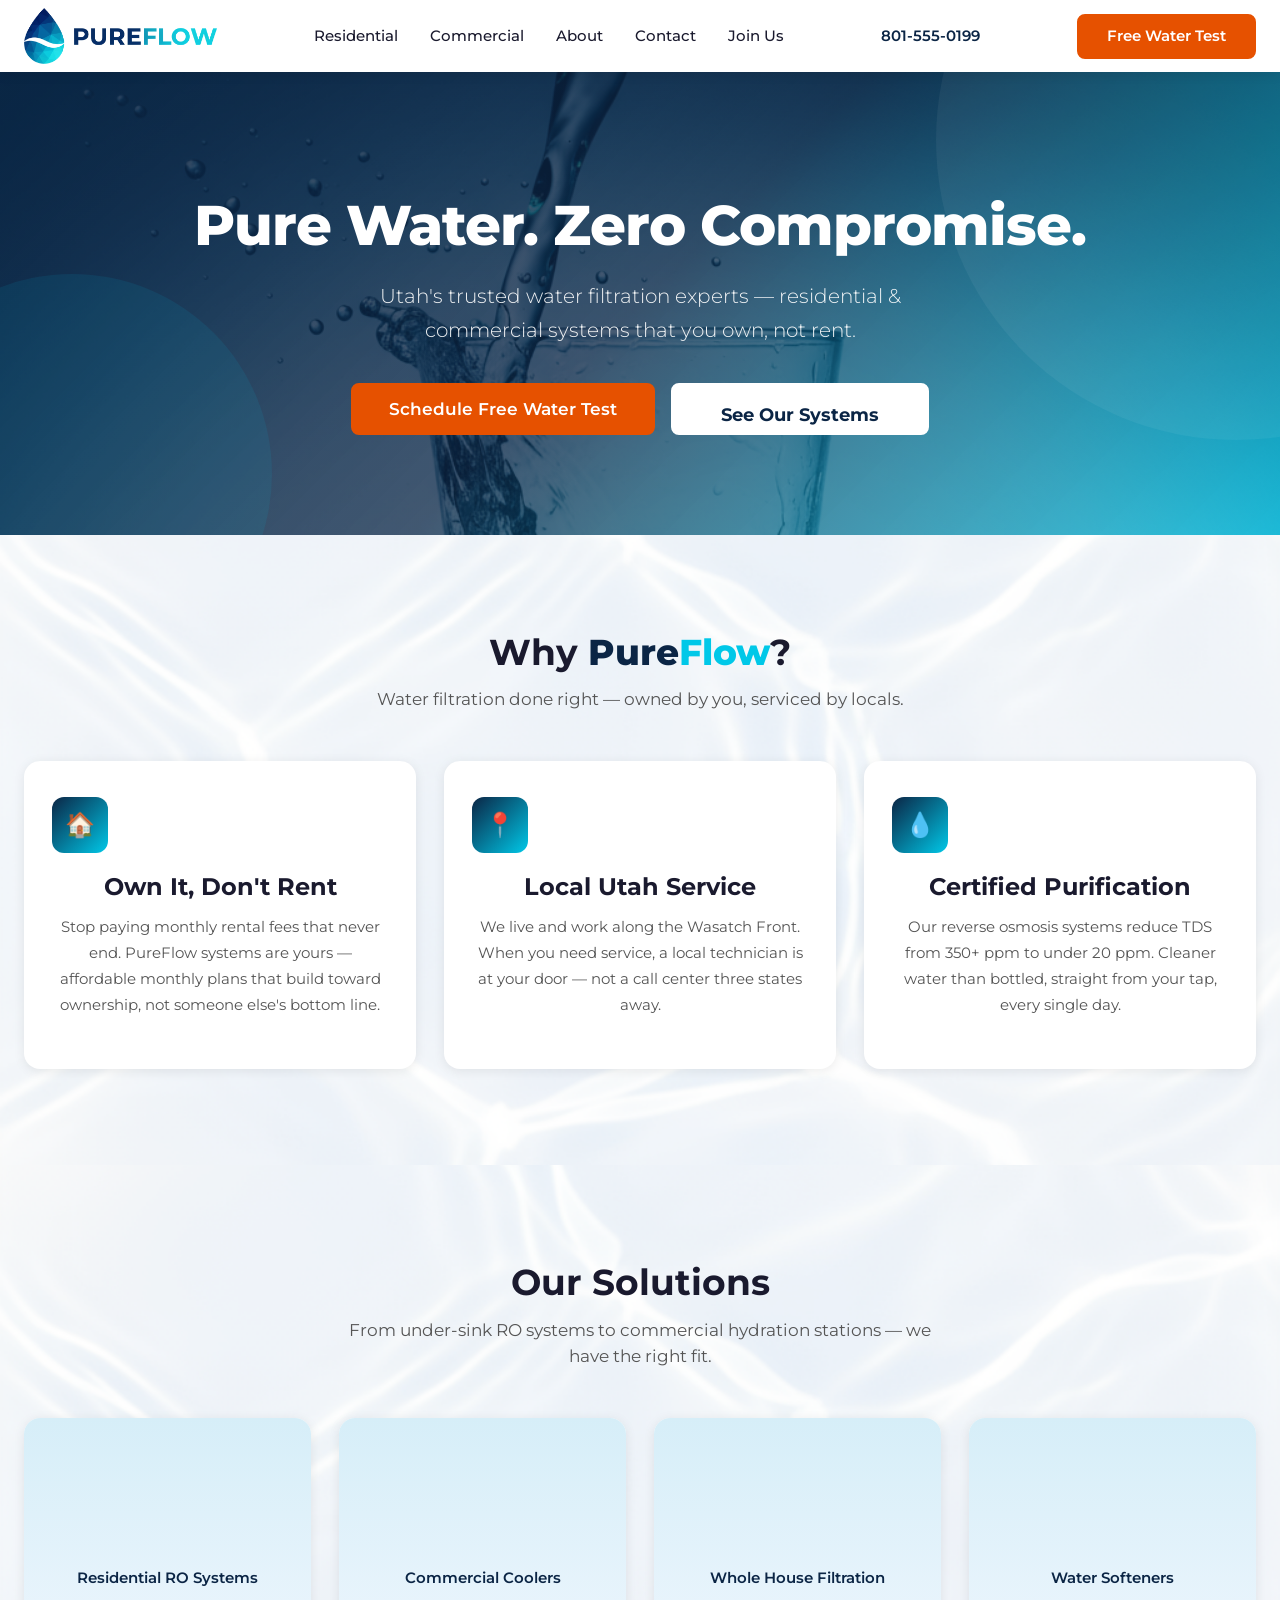
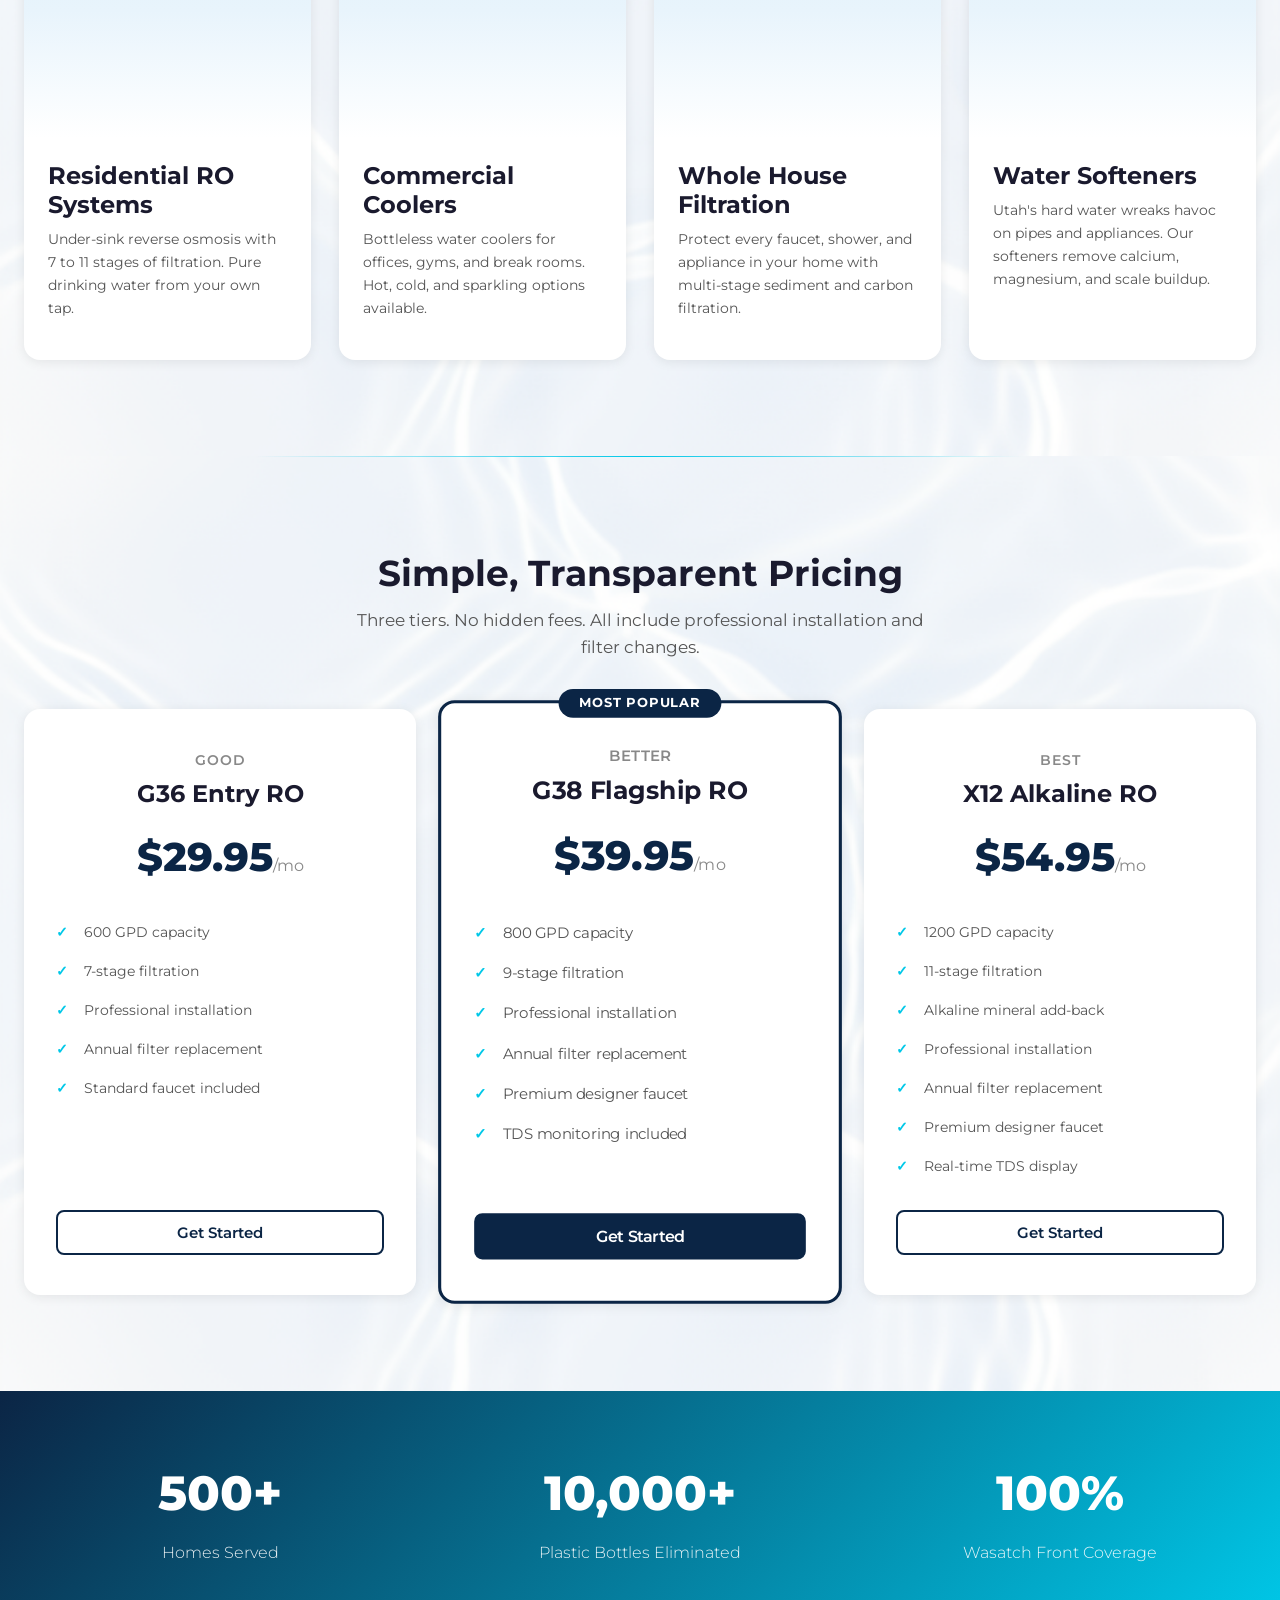
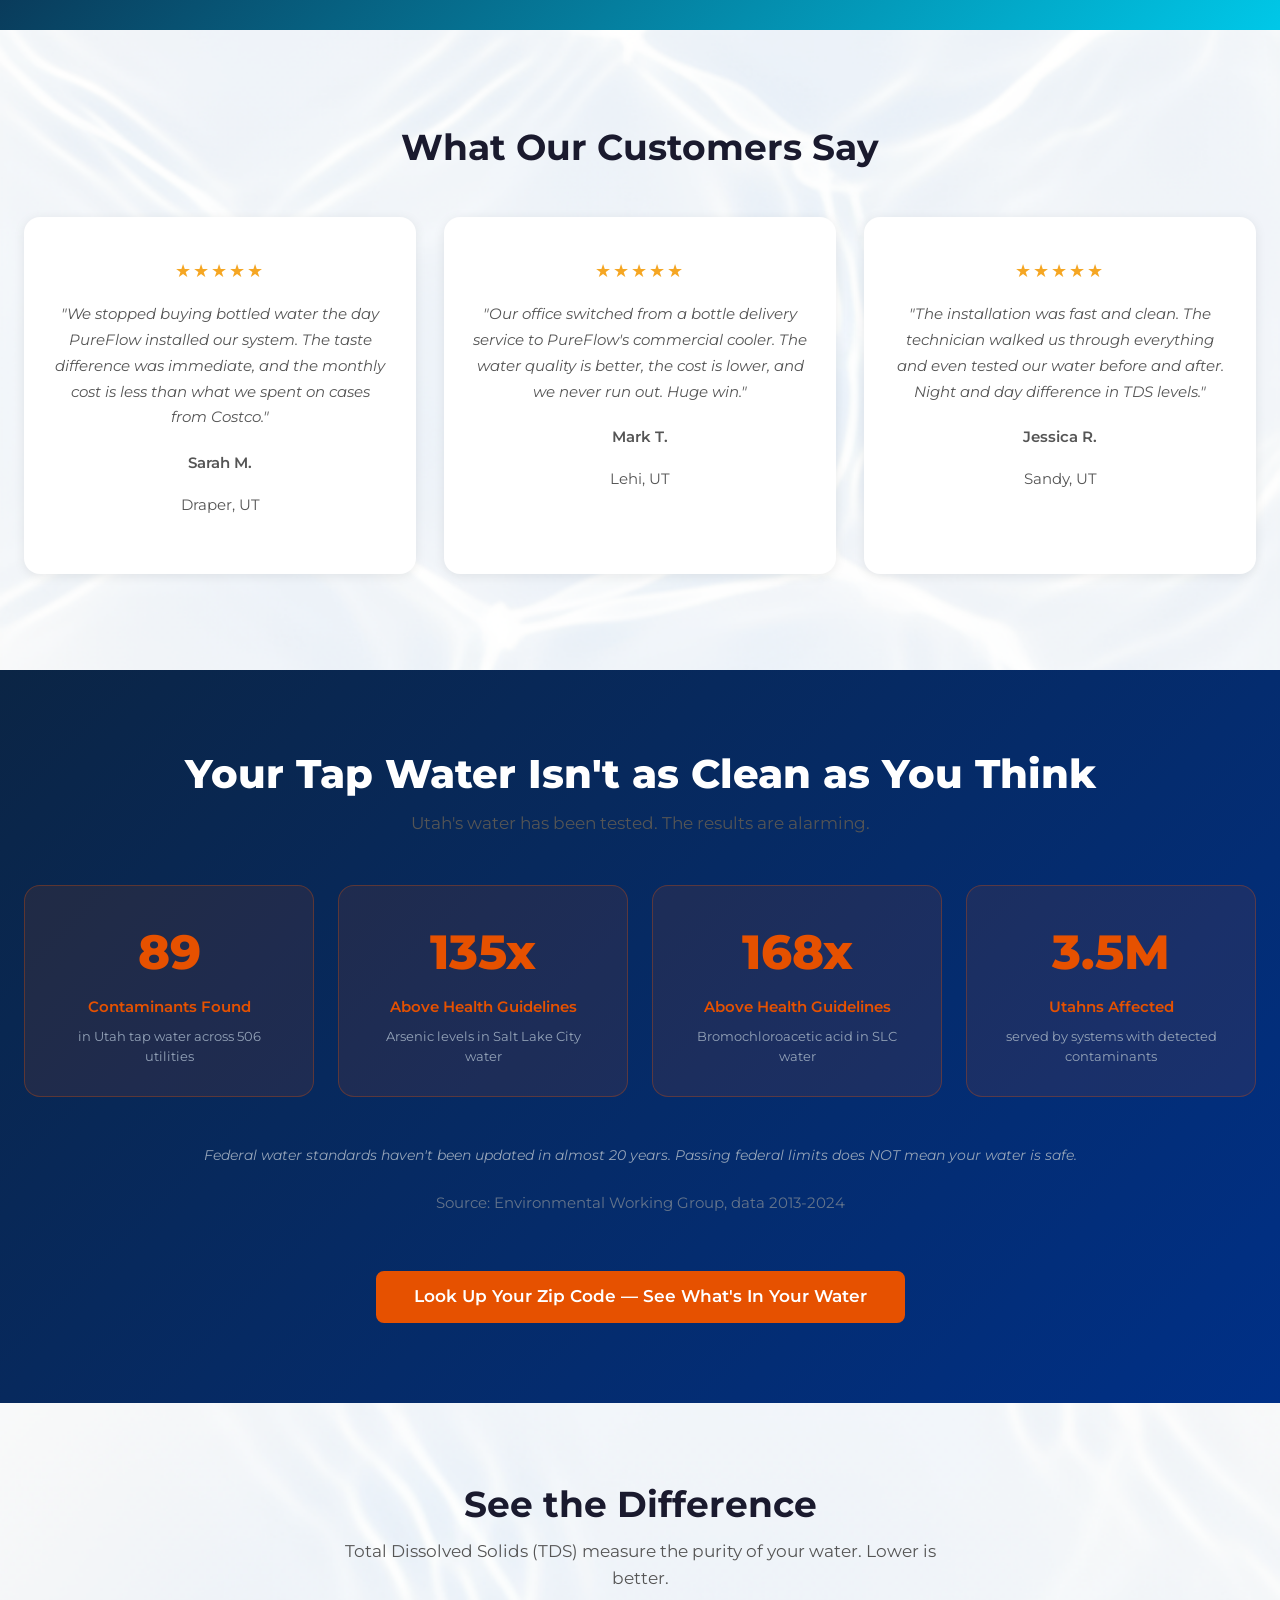
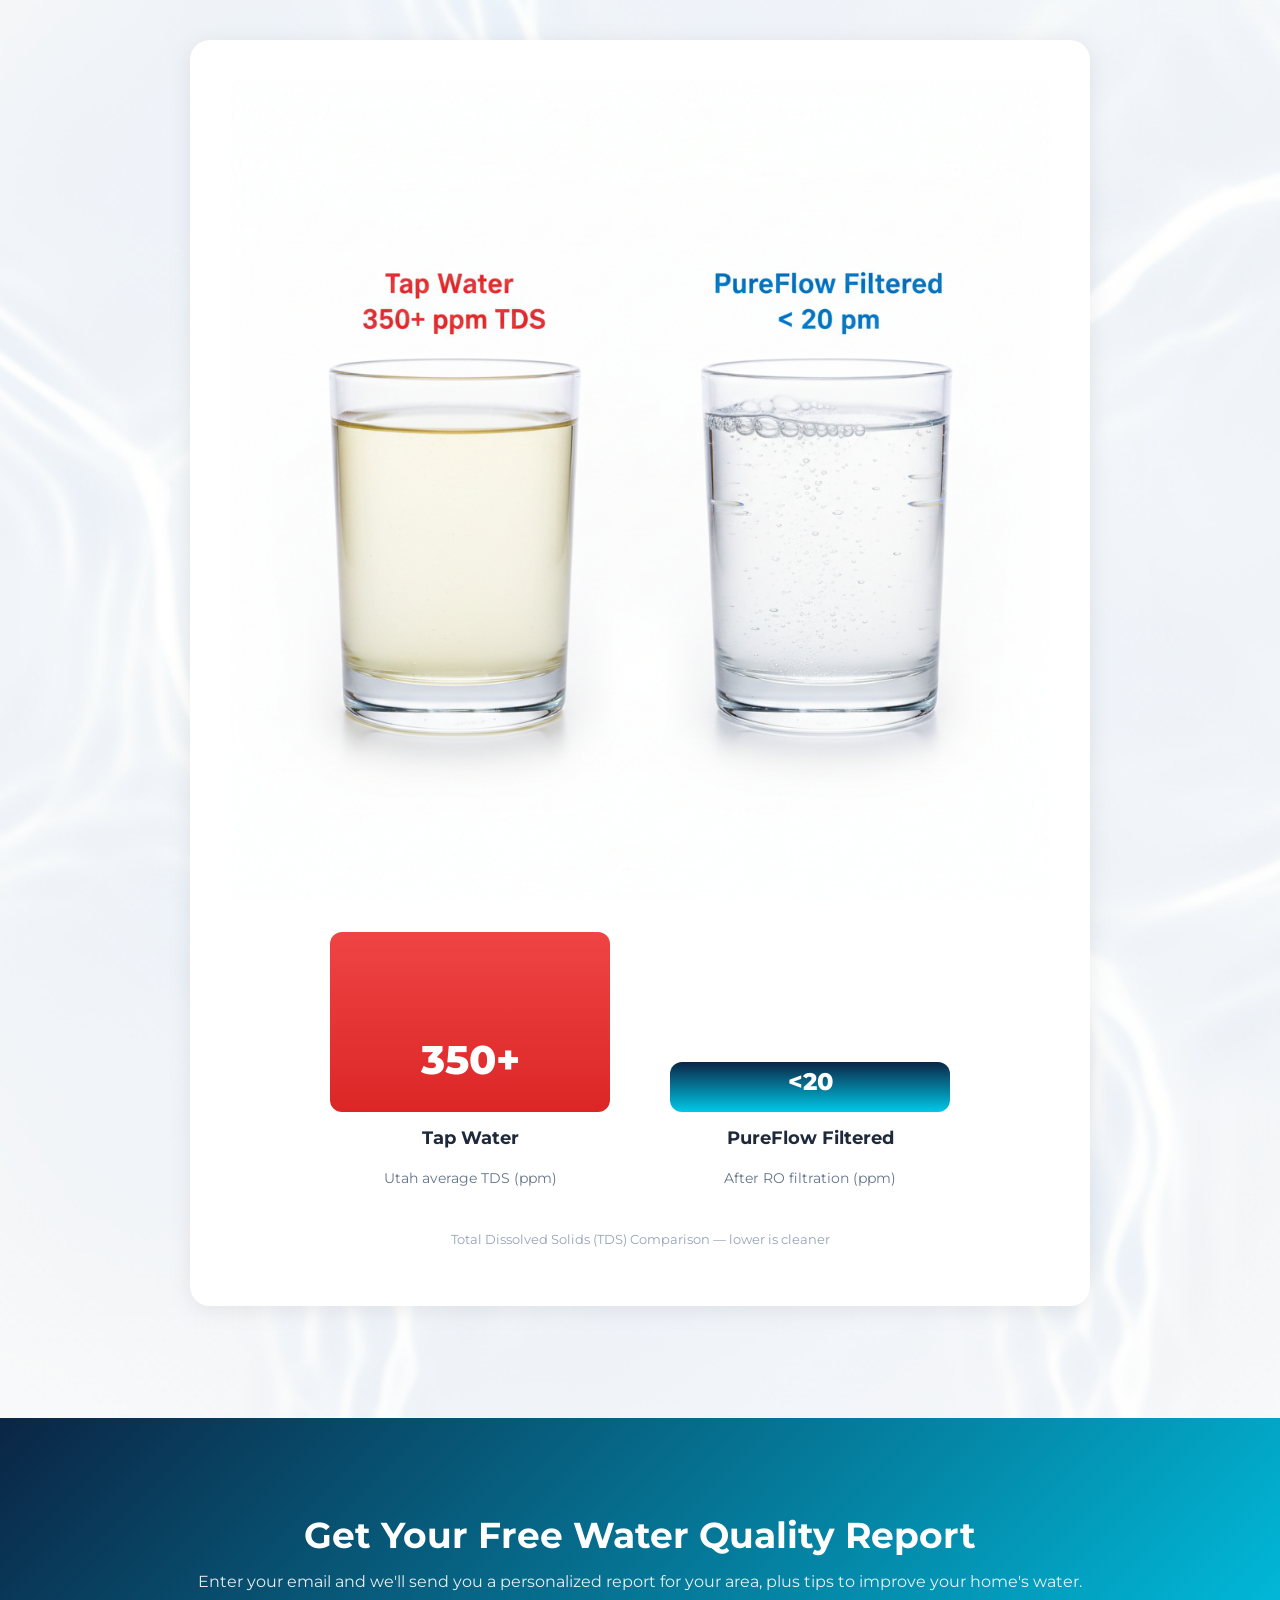
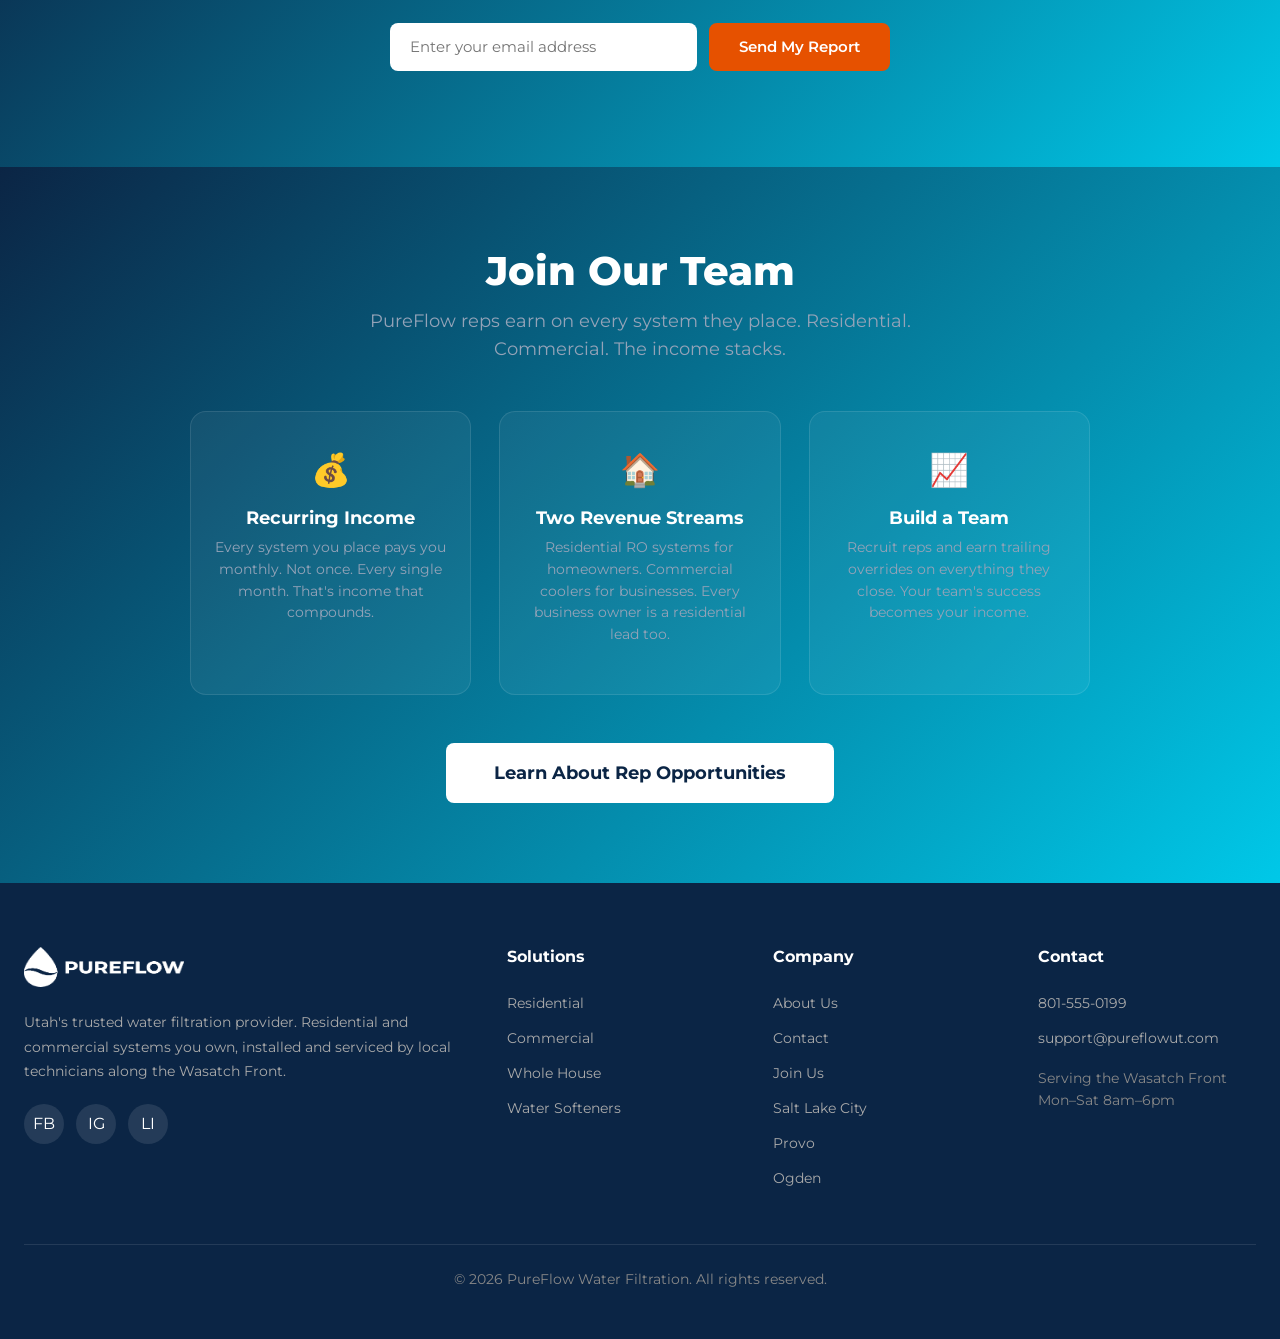
==== commit 4c4a4ceb: "Mobile responsiveness: clean refactor of inline styles to CSS classes Extracted all inline grid, fon" ====
--- a/index.html
+++ b/index.html
@@ -251,30 +251,30 @@
     <section class="water-check" style="background: linear-gradient(135deg, #0B2545 0%, #003087 100%); color: #fff; padding: 80px 0;">
       <div class="container fade-in">
         <div class="section-header" style="margin-bottom: 3rem;">
-          <h2 style="color: #fff; font-size: 2.5rem;">Your Tap Water Isn't as Clean as You Think</h2>
-          <p style="color: #94a3b8; font-size: 1.15rem; max-width: 700px; margin: 0 auto;">Utah's water has been tested. The results are alarming.</p>
-        </div>
-
-        <div style="display: grid; grid-template-columns: repeat(auto-fit, minmax(220px, 1fr)); gap: 24px; margin-bottom: 3rem;">
-          <div style="background: rgba(230,81,0,0.1); border: 1px solid rgba(230,81,0,0.3); border-radius: 16px; padding: 28px; text-align: center;">
-            <div style="font-size: 3rem; font-weight: 800; color: #e65100;">89</div>
-            <div style="font-size: 0.95rem; color: #e65100; font-weight: 600; margin-top: 4px;">Contaminants Found</div>
-            <div style="font-size: 0.8rem; color: #94a3b8; margin-top: 8px;">in Utah tap water across 506 utilities</div>
-          </div>
-          <div style="background: rgba(230,81,0,0.1); border: 1px solid rgba(230,81,0,0.3); border-radius: 16px; padding: 28px; text-align: center;">
-            <div style="font-size: 3rem; font-weight: 800; color: #e65100;">135x</div>
-            <div style="font-size: 0.95rem; color: #e65100; font-weight: 600; margin-top: 4px;">Above Health Guidelines</div>
-            <div style="font-size: 0.8rem; color: #94a3b8; margin-top: 8px;">Arsenic levels in Salt Lake City water</div>
-          </div>
-          <div style="background: rgba(230,81,0,0.1); border: 1px solid rgba(230,81,0,0.3); border-radius: 16px; padding: 28px; text-align: center;">
-            <div style="font-size: 3rem; font-weight: 800; color: #e65100;">168x</div>
-            <div style="font-size: 0.95rem; color: #e65100; font-weight: 600; margin-top: 4px;">Above Health Guidelines</div>
-            <div style="font-size: 0.8rem; color: #94a3b8; margin-top: 8px;">Bromochloroacetic acid in SLC water</div>
-          </div>
-          <div style="background: rgba(230,81,0,0.1); border: 1px solid rgba(230,81,0,0.3); border-radius: 16px; padding: 28px; text-align: center;">
-            <div style="font-size: 3rem; font-weight: 800; color: #e65100;">3.5M</div>
-            <div style="font-size: 0.95rem; color: #e65100; font-weight: 600; margin-top: 4px;">Utahns Affected</div>
-            <div style="font-size: 0.8rem; color: #94a3b8; margin-top: 8px;">served by systems with detected contaminants</div>
+          <h2 class="section-title-lg" style="color: #fff;">Your Tap Water Isn't as Clean as You Think</h2>
+          <p class="section-subtitle-muted" style="max-width: 700px; margin: 0 auto;">Utah's water has been tested. The results are alarming.</p>
+        </div>
+
+        <div class="wq-stat-grid">
+          <div class="wq-stat-card">
+            <div class="wq-stat-number">89</div>
+            <div class="wq-stat-label">Contaminants Found</div>
+            <div class="wq-stat-sublabel">in Utah tap water across 506 utilities</div>
+          </div>
+          <div class="wq-stat-card">
+            <div class="wq-stat-number">135x</div>
+            <div class="wq-stat-label">Above Health Guidelines</div>
+            <div class="wq-stat-sublabel">Arsenic levels in Salt Lake City water</div>
+          </div>
+          <div class="wq-stat-card">
+            <div class="wq-stat-number">168x</div>
+            <div class="wq-stat-label">Above Health Guidelines</div>
+            <div class="wq-stat-sublabel">Bromochloroacetic acid in SLC water</div>
+          </div>
+          <div class="wq-stat-card">
+            <div class="wq-stat-number">3.5M</div>
+            <div class="wq-stat-label">Utahns Affected</div>
+            <div class="wq-stat-sublabel">served by systems with detected contaminants</div>
           </div>
         </div>
 
@@ -282,7 +282,7 @@
         <p style="color: #64748b; font-size: 0.95rem; margin-bottom: 2rem; text-align: center;">Source: Environmental Working Group, data 2013-2024</p>
 
         <div style="text-align: center;">
-          <a href="https://www.ewg.org/tapwater/" target="_blank" rel="noopener noreferrer" class="btn btn-cta btn-lg" style="font-size: 1.1rem; padding: 16px 40px;">Look Up Your Zip Code &mdash; See What's In Your Water</a>
+          <a href="https://www.ewg.org/tapwater/" target="_blank" rel="noopener noreferrer" class="btn btn-cta btn-lg">Look Up Your Zip Code &mdash; See What's In Your Water</a>
         </div>
       </div>
     </section>
@@ -294,27 +294,27 @@
           <h2>See the Difference</h2>
           <p>Total Dissolved Solids (TDS) measure the purity of your water. Lower is better.</p>
         </div>
-        <div class="fade-in" style="max-width: 900px; margin: 2rem auto; background: #fff; border-radius: 20px; box-shadow: 0 4px 24px rgba(0,0,0,0.08); overflow: hidden; padding: 40px;">
+        <div class="tds-visual-card fade-in">
           <div style="text-align: center; margin-bottom: 32px;">
             <img src="images/tds-comparison.png" alt="Tap Water 350+ ppm vs PureFlow Filtered under 20 ppm" style="max-width: 100%; border-radius: 12px; display: block; margin: 0 auto;">
           </div>
-          <div style="display: flex; justify-content: center; gap: 60px; align-items: flex-end; padding: 0 20px;">
-            <div style="text-align: center; flex: 1; max-width: 280px;">
-              <div style="background: linear-gradient(180deg, #ef4444 0%, #dc2626 100%); border-radius: 12px; height: 180px; display: flex; align-items: flex-end; justify-content: center; padding-bottom: 20px; margin-bottom: 12px;">
-                <span style="font-size: 2.5rem; font-weight: 800; color: #fff;">350+</span>
+          <div class="tds-bar-container">
+            <div class="tds-bar-item">
+              <div class="tds-bar-red">
+                <span class="tds-bar-number lg">350+</span>
               </div>
-              <p style="font-weight: 700; font-size: 1.1rem; color: #1e293b;">Tap Water</p>
-              <p style="color: #64748b; font-size: 0.85rem;">Utah average TDS (ppm)</p>
-            </div>
-            <div style="text-align: center; flex: 1; max-width: 280px;">
-              <div style="background: linear-gradient(180deg, #0B2545 0%, #00C8E8 100%); border-radius: 12px; height: 50px; display: flex; align-items: flex-end; justify-content: center; padding-bottom: 10px; margin-bottom: 12px;">
-                <span style="font-size: 1.5rem; font-weight: 800; color: #fff;">&lt;20</span>
+              <p class="tds-bar-label">Tap Water</p>
+              <p class="tds-bar-sublabel">Utah average TDS (ppm)</p>
+            </div>
+            <div class="tds-bar-item">
+              <div class="tds-bar-blue">
+                <span class="tds-bar-number sm">&lt;20</span>
               </div>
-              <p style="font-weight: 700; font-size: 1.1rem; color: #1e293b;">PureFlow Filtered</p>
-              <p style="color: #64748b; font-size: 0.85rem;">After RO filtration (ppm)</p>
-            </div>
-          </div>
-          <p style="text-align: center; color: #94a3b8; font-size: 0.8rem; margin-top: 24px;">Total Dissolved Solids (TDS) Comparison — lower is cleaner</p>
+              <p class="tds-bar-label">PureFlow Filtered</p>
+              <p class="tds-bar-sublabel">After RO filtration (ppm)</p>
+            </div>
+          </div>
+          <p class="tds-footnote">Total Dissolved Solids (TDS) Comparison — lower is cleaner</p>
         </div>
       </div>
     </section>
@@ -333,28 +333,28 @@
     </section>
 
     <!-- JOIN OUR TEAM TEASER -->
-    <section style="padding: 80px 0; background: linear-gradient(135deg, #0B2545 0%, #00C8E8 100%); color: #fff;">
+    <section class="join-teaser-section">
       <div class="container" style="text-align: center;">
-        <h2 style="font-size: 2.5rem; font-weight: 800; margin-bottom: 12px;">Join Our Team</h2>
-        <p style="color: #94a3b8; font-size: 1.1rem; max-width: 600px; margin: 0 auto 48px;">PureFlow reps earn on every system they place. Residential. Commercial. The income stacks.</p>
-        <div style="display: grid; grid-template-columns: repeat(3, 1fr); gap: 24px; max-width: 900px; margin: 0 auto 48px;">
-          <div style="background: rgba(255,255,255,0.05); border: 1px solid rgba(255,255,255,0.1); border-radius: 16px; padding: 32px 20px;">
-            <div style="font-size: 2rem; margin-bottom: 12px;">💰</div>
-            <h3 style="font-size: 1.15rem; font-weight: 700; margin-bottom: 8px;">Recurring Income</h3>
-            <p style="color: #94a3b8; font-size: 0.9rem; line-height: 1.5;">Every system you place pays you monthly. Not once. Every single month. That's income that compounds.</p>
-          </div>
-          <div style="background: rgba(255,255,255,0.05); border: 1px solid rgba(255,255,255,0.1); border-radius: 16px; padding: 32px 20px;">
-            <div style="font-size: 2rem; margin-bottom: 12px;">🏠</div>
-            <h3 style="font-size: 1.15rem; font-weight: 700; margin-bottom: 8px;">Two Revenue Streams</h3>
-            <p style="color: #94a3b8; font-size: 0.9rem; line-height: 1.5;">Residential RO systems for homeowners. Commercial coolers for businesses. Every business owner is a residential lead too.</p>
-          </div>
-          <div style="background: rgba(255,255,255,0.05); border: 1px solid rgba(255,255,255,0.1); border-radius: 16px; padding: 32px 20px;">
-            <div style="font-size: 2rem; margin-bottom: 12px;">📈</div>
-            <h3 style="font-size: 1.15rem; font-weight: 700; margin-bottom: 8px;">Build a Team</h3>
-            <p style="color: #94a3b8; font-size: 0.9rem; line-height: 1.5;">Recruit reps and earn trailing overrides on everything they close. Your team's success becomes your income.</p>
-          </div>
-        </div>
-        <a href="join.html" style="display: inline-block; background: #fff; color: #0B2545; padding: 16px 48px; border-radius: 8px; font-weight: 700; font-size: 1.1rem; text-decoration: none; transition: transform 0.2s, box-shadow 0.2s;">Learn About Rep Opportunities</a>
+        <h2 class="section-title-lg">Join Our Team</h2>
+        <p class="section-subtitle-muted" style="max-width: 600px; margin: 0 auto 48px;">PureFlow reps earn on every system they place. Residential. Commercial. The income stacks.</p>
+        <div class="grid-3" style="max-width: 900px; margin: 0 auto 48px;">
+          <div class="join-teaser-card">
+            <div class="teaser-emoji">💰</div>
+            <h3>Recurring Income</h3>
+            <p>Every system you place pays you monthly. Not once. Every single month. That's income that compounds.</p>
+          </div>
+          <div class="join-teaser-card">
+            <div class="teaser-emoji">🏠</div>
+            <h3>Two Revenue Streams</h3>
+            <p>Residential RO systems for homeowners. Commercial coolers for businesses. Every business owner is a residential lead too.</p>
+          </div>
+          <div class="join-teaser-card">
+            <div class="teaser-emoji">📈</div>
+            <h3>Build a Team</h3>
+            <p>Recruit reps and earn trailing overrides on everything they close. Your team's success becomes your income.</p>
+          </div>
+        </div>
+        <a href="join.html" class="btn-white">Learn About Rep Opportunities</a>
       </div>
     </section>
 
--- a/css/style.css
+++ b/css/style.css
@@ -1580,6 +1580,248 @@
 }
 
 /* ============================================
+   ABOUT PAGE — STAT & DETAIL CARDS
+   ============================================ */
+.about-stat-card {
+  text-align: center;
+  padding: 28px 20px;
+  background: rgba(255,255,255,0.06);
+  border: 1px solid rgba(255,255,255,0.1);
+  border-radius: 16px;
+}
+
+.about-detail-card {
+  background: rgba(255,255,255,0.08);
+  border: 1px solid rgba(255,255,255,0.12);
+  border-radius: 16px;
+  padding: 36px 28px;
+}
+
+.about-detail-card h3 {
+  color: #fff;
+  font-size: 1.25rem;
+  margin-bottom: 12px;
+}
+
+.about-detail-card p {
+  color: #94a3b8;
+  font-size: 0.95rem;
+  line-height: 1.7;
+}
+
+.detail-icon {
+  width: 56px;
+  height: 56px;
+  border-radius: 12px;
+  display: flex;
+  align-items: center;
+  justify-content: center;
+  margin-bottom: 20px;
+  font-size: 1.5rem;
+}
+
+/* Shared big stat number */
+.stat-big {
+  font-size: 3.5rem;
+  font-weight: 800;
+  line-height: 1;
+}
+
+.stat-big.red { color: #ef4444; }
+.stat-big.orange { color: #e65100; }
+
+.stat-label-sm {
+  font-size: 0.95rem;
+  font-weight: 600;
+  margin-top: 8px;
+}
+
+.stat-sublabel {
+  font-size: 0.8rem;
+  color: #64748b;
+  margin-top: 6px;
+}
+
+/* ============================================
+   WATER QUALITY CHECK — INDEX PAGE
+   ============================================ */
+.wq-stat-grid {
+  display: grid;
+  grid-template-columns: repeat(auto-fit, minmax(220px, 1fr));
+  gap: 24px;
+  margin-bottom: 3rem;
+}
+
+.wq-stat-card {
+  background: rgba(230,81,0,0.1);
+  border: 1px solid rgba(230,81,0,0.3);
+  border-radius: 16px;
+  padding: 28px;
+  text-align: center;
+}
+
+.wq-stat-number {
+  font-size: 3rem;
+  font-weight: 800;
+  color: #e65100;
+}
+
+.wq-stat-label {
+  font-size: 0.95rem;
+  color: #e65100;
+  font-weight: 600;
+  margin-top: 4px;
+}
+
+.wq-stat-sublabel {
+  font-size: 0.8rem;
+  color: #94a3b8;
+  margin-top: 8px;
+}
+
+/* ============================================
+   JOIN TEAM TEASER — INDEX PAGE
+   ============================================ */
+.join-teaser-card {
+  background: rgba(255,255,255,0.05);
+  border: 1px solid rgba(255,255,255,0.1);
+  border-radius: 16px;
+  padding: 32px 20px;
+}
+
+.join-teaser-card h3 {
+  font-size: 1.15rem;
+  font-weight: 700;
+  margin-bottom: 8px;
+}
+
+.join-teaser-card p {
+  color: #94a3b8;
+  font-size: 0.9rem;
+  line-height: 1.5;
+}
+
+/* ============================================
+   DARK SECTION HEADINGS
+   ============================================ */
+.section-title-lg {
+  font-size: 2.5rem;
+  font-weight: 800;
+  margin-bottom: 12px;
+}
+
+.section-subtitle-muted {
+  color: #94a3b8;
+  font-size: 1.1rem;
+}
+
+/* ============================================
+   TDS COMPARISON BARS
+   ============================================ */
+.tds-visual-card {
+  max-width: 900px;
+  margin: 2rem auto;
+  background: #fff;
+  border-radius: 20px;
+  box-shadow: 0 4px 24px rgba(0,0,0,0.08);
+  overflow: hidden;
+  padding: 40px;
+}
+
+.tds-bar-container {
+  display: flex;
+  justify-content: center;
+  gap: 60px;
+  align-items: flex-end;
+  padding: 0 20px;
+}
+
+.tds-bar-item {
+  text-align: center;
+  flex: 1;
+  max-width: 280px;
+}
+
+.tds-bar-red {
+  background: linear-gradient(180deg, #ef4444 0%, #dc2626 100%);
+  border-radius: 12px;
+  height: 180px;
+  display: flex;
+  align-items: flex-end;
+  justify-content: center;
+  padding-bottom: 20px;
+  margin-bottom: 12px;
+}
+
+.tds-bar-blue {
+  background: linear-gradient(180deg, #0B2545 0%, #00C8E8 100%);
+  border-radius: 12px;
+  height: 50px;
+  display: flex;
+  align-items: flex-end;
+  justify-content: center;
+  padding-bottom: 10px;
+  margin-bottom: 12px;
+}
+
+.tds-bar-number {
+  font-weight: 800;
+  color: #fff;
+}
+
+.tds-bar-number.lg { font-size: 2.5rem; }
+.tds-bar-number.sm { font-size: 1.5rem; }
+
+.tds-bar-label {
+  font-weight: 700;
+  font-size: 1.1rem;
+  color: #1e293b;
+}
+
+.tds-bar-sublabel {
+  color: #64748b;
+  font-size: 0.85rem;
+}
+
+.tds-footnote {
+  text-align: center;
+  color: #94a3b8;
+  font-size: 0.8rem;
+  margin-top: 24px;
+}
+
+/* ============================================
+   JOIN TEASER SECTION
+   ============================================ */
+.join-teaser-section {
+  padding: 80px 0;
+  background: linear-gradient(135deg, #0B2545 0%, #00C8E8 100%);
+  color: #fff;
+}
+
+.btn-white {
+  display: inline-block;
+  background: #fff;
+  color: #0B2545;
+  padding: 16px 48px;
+  border-radius: 8px;
+  font-weight: 700;
+  font-size: 1.1rem;
+  text-decoration: none;
+  transition: transform 0.2s, box-shadow 0.2s;
+}
+
+.btn-white:hover {
+  transform: translateY(-2px);
+  box-shadow: 0 8px 24px rgba(0,0,0,0.2);
+}
+
+.teaser-emoji {
+  font-size: 2rem;
+  margin-bottom: 12px;
+}
+
+/* ============================================
    RESPONSIVE
    ============================================ */
 
@@ -1693,6 +1935,63 @@
   .email-form {
     flex-direction: column;
   }
+
+  /* Header CTA — shrink on mobile so it doesn't crowd logo */
+  .header-inner .btn-cta {
+    font-size: 0.8rem;
+    padding: 0 14px;
+    height: 36px;
+    white-space: nowrap;
+  }
+
+  .logo img {
+    height: 44px;
+    min-width: 120px;
+  }
+
+  /* Stat numbers scale down on tablet */
+  .stat-big {
+    font-size: 2.75rem;
+  }
+
+  .wq-stat-number {
+    font-size: 2.5rem;
+  }
+
+  /* Zip code button wraps on smaller screens */
+  .water-check .btn-lg {
+    font-size: 0.95rem;
+    padding: 14px 24px;
+    white-space: normal;
+    text-align: center;
+  }
+
+  /* Dark section headings scale down */
+  .section-title-lg {
+    font-size: 2rem;
+  }
+
+  .section-subtitle-muted {
+    font-size: 1rem;
+  }
+
+  /* TDS bars stack on tablet */
+  .tds-bar-container {
+    gap: 32px;
+  }
+
+  .tds-bar-number.lg { font-size: 2rem; }
+  .tds-bar-number.sm { font-size: 1.25rem; }
+
+  .tds-visual-card {
+    padding: 24px;
+  }
+
+  /* Join teaser CTA scales */
+  .btn-white {
+    padding: 14px 32px;
+    font-size: 1rem;
+  }
 }
 
 /* Mobile: 375px */
@@ -1732,6 +2031,37 @@
     grid-template-columns: 1fr;
   }
 
+  /* Stat numbers smaller on phone */
+  .stat-big {
+    font-size: 2.25rem;
+  }
+
+  .wq-stat-number {
+    font-size: 2rem;
+  }
+
+  .wq-stat-grid {
+    grid-template-columns: 1fr;
+  }
+
+  /* Zip code button fully stacks */
+  .water-check .btn-lg {
+    font-size: 0.85rem;
+    padding: 14px 16px;
+  }
+
+  /* Header CTA even smaller on phone */
+  .header-inner .btn-cta {
+    font-size: 0.75rem;
+    padding: 0 10px;
+    height: 34px;
+  }
+
+  .logo img {
+    height: 40px;
+    min-width: 100px;
+  }
+
   .stats-grid {
     grid-template-columns: 1fr;
     gap: 24px;
@@ -1779,6 +2109,46 @@
   .earnings-table th,
   .earnings-table td {
     padding: 10px 12px;
+  }
+
+  /* Dark section headings scale down further */
+  .section-title-lg {
+    font-size: 1.6rem;
+  }
+
+  .section-subtitle-muted {
+    font-size: 0.9rem;
+  }
+
+  /* TDS bars stack vertically on phone */
+  .tds-bar-container {
+    flex-direction: column;
+    align-items: center;
+    gap: 24px;
+  }
+
+  .tds-bar-item {
+    max-width: 220px;
+  }
+
+  .tds-bar-red {
+    height: 120px;
+  }
+
+  .tds-bar-blue {
+    height: 40px;
+  }
+
+  .tds-bar-number.lg { font-size: 1.75rem; }
+  .tds-bar-number.sm { font-size: 1.1rem; }
+
+  /* Join teaser CTA full width */
+  .btn-white {
+    padding: 14px 24px;
+    font-size: 0.9rem;
+    width: 100%;
+    max-width: 300px;
+    text-align: center;
   }
 }
 
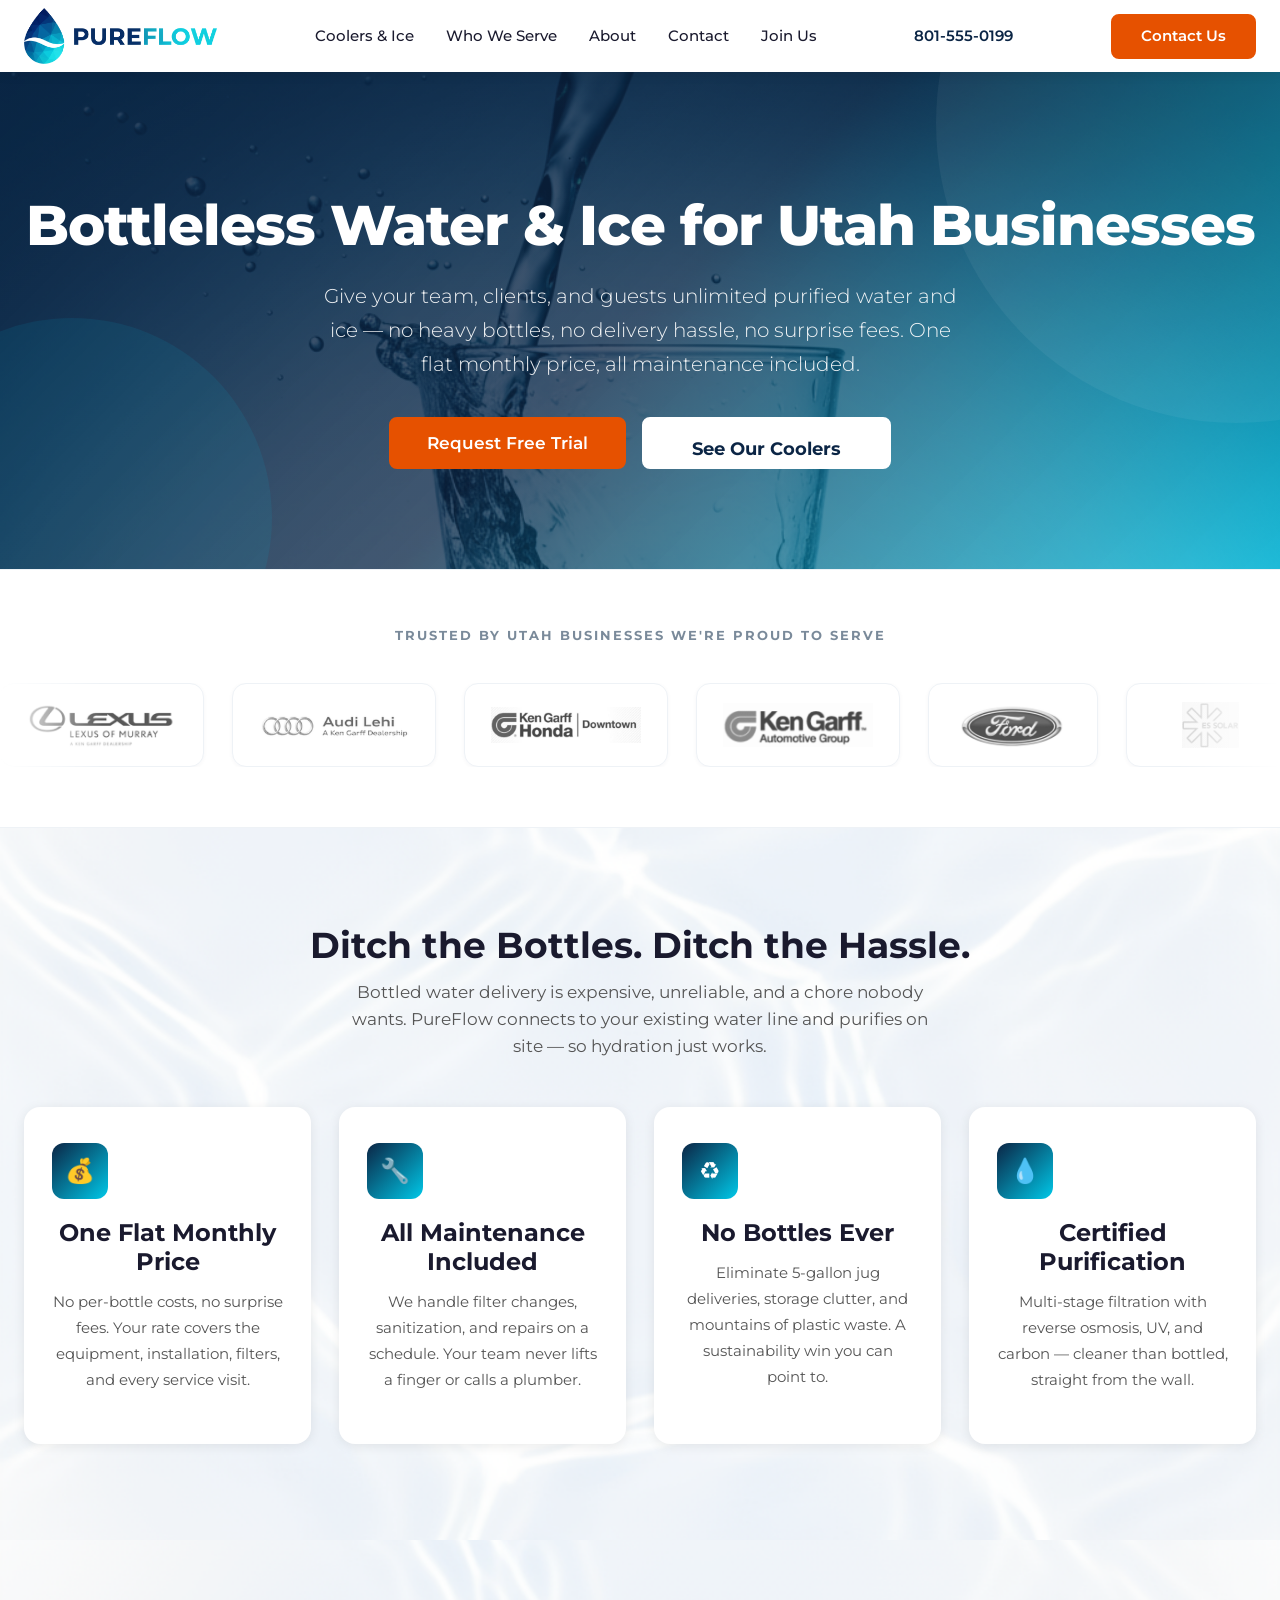
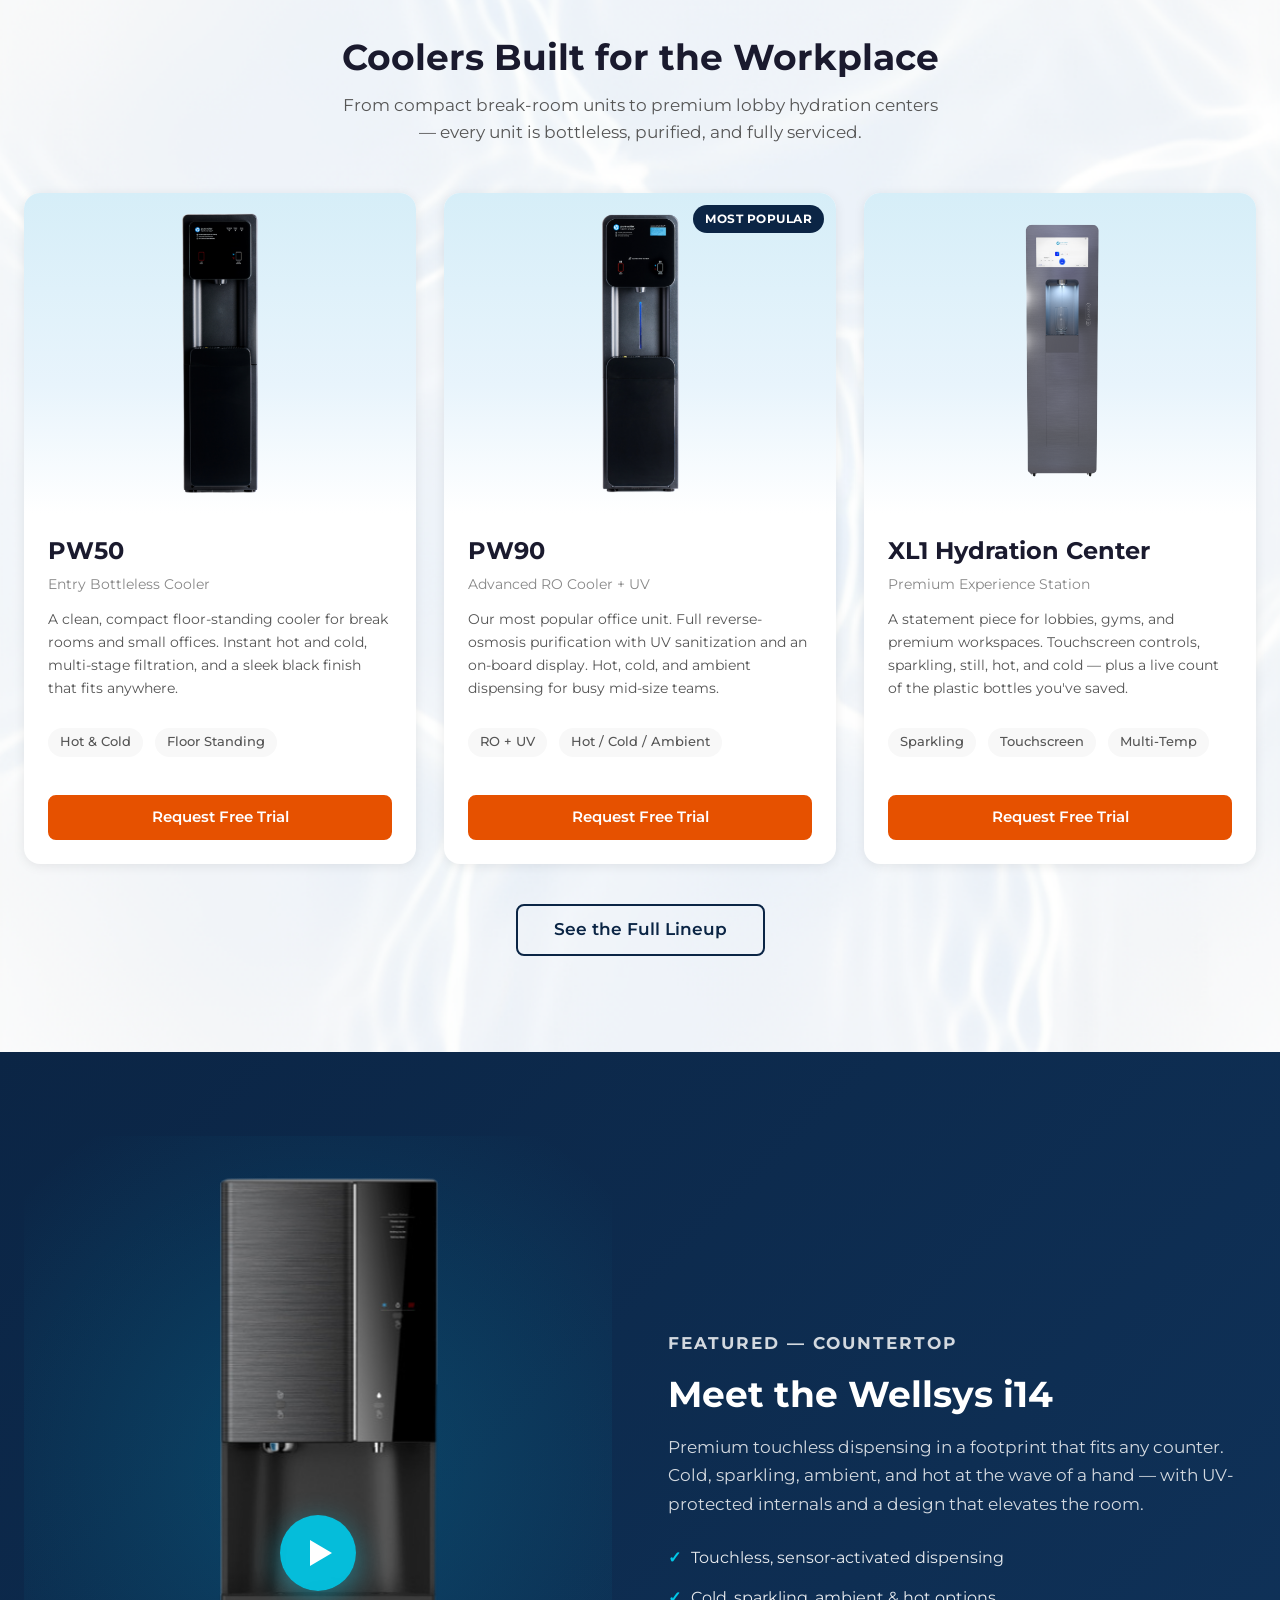
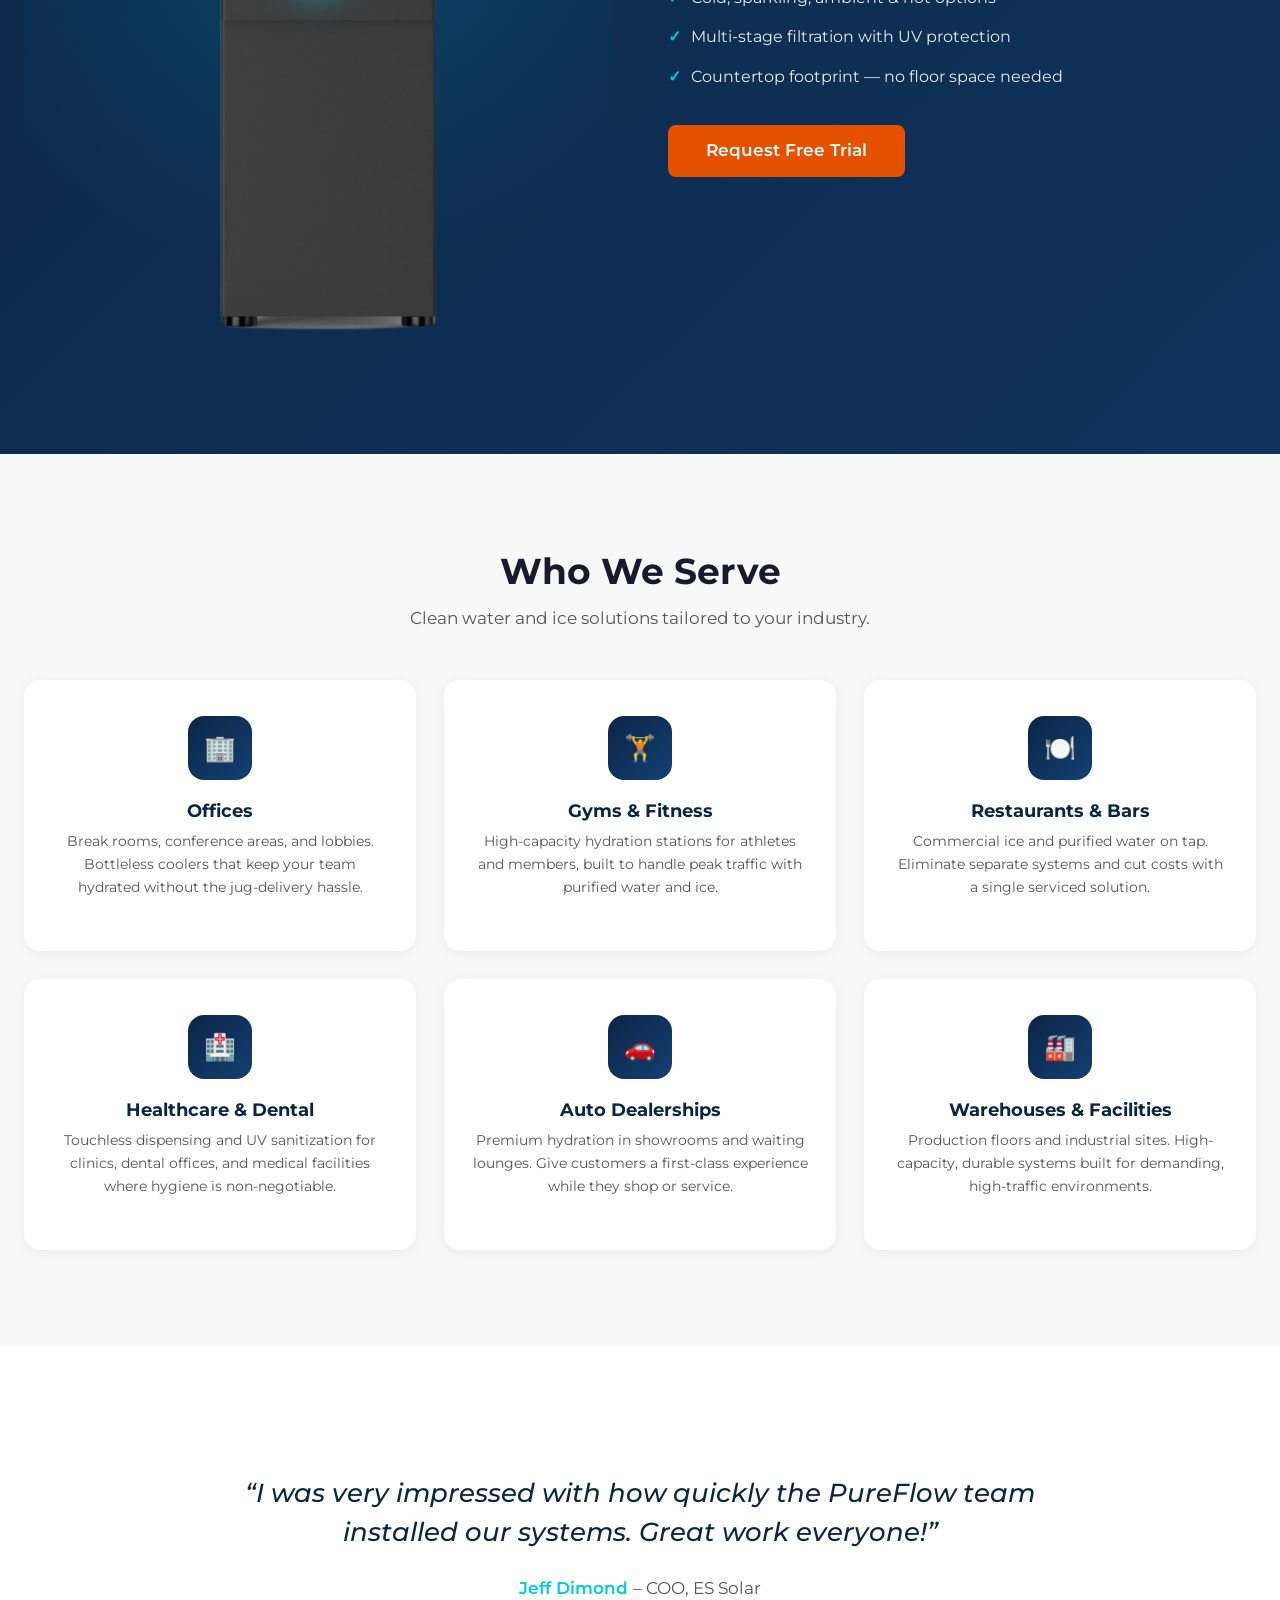
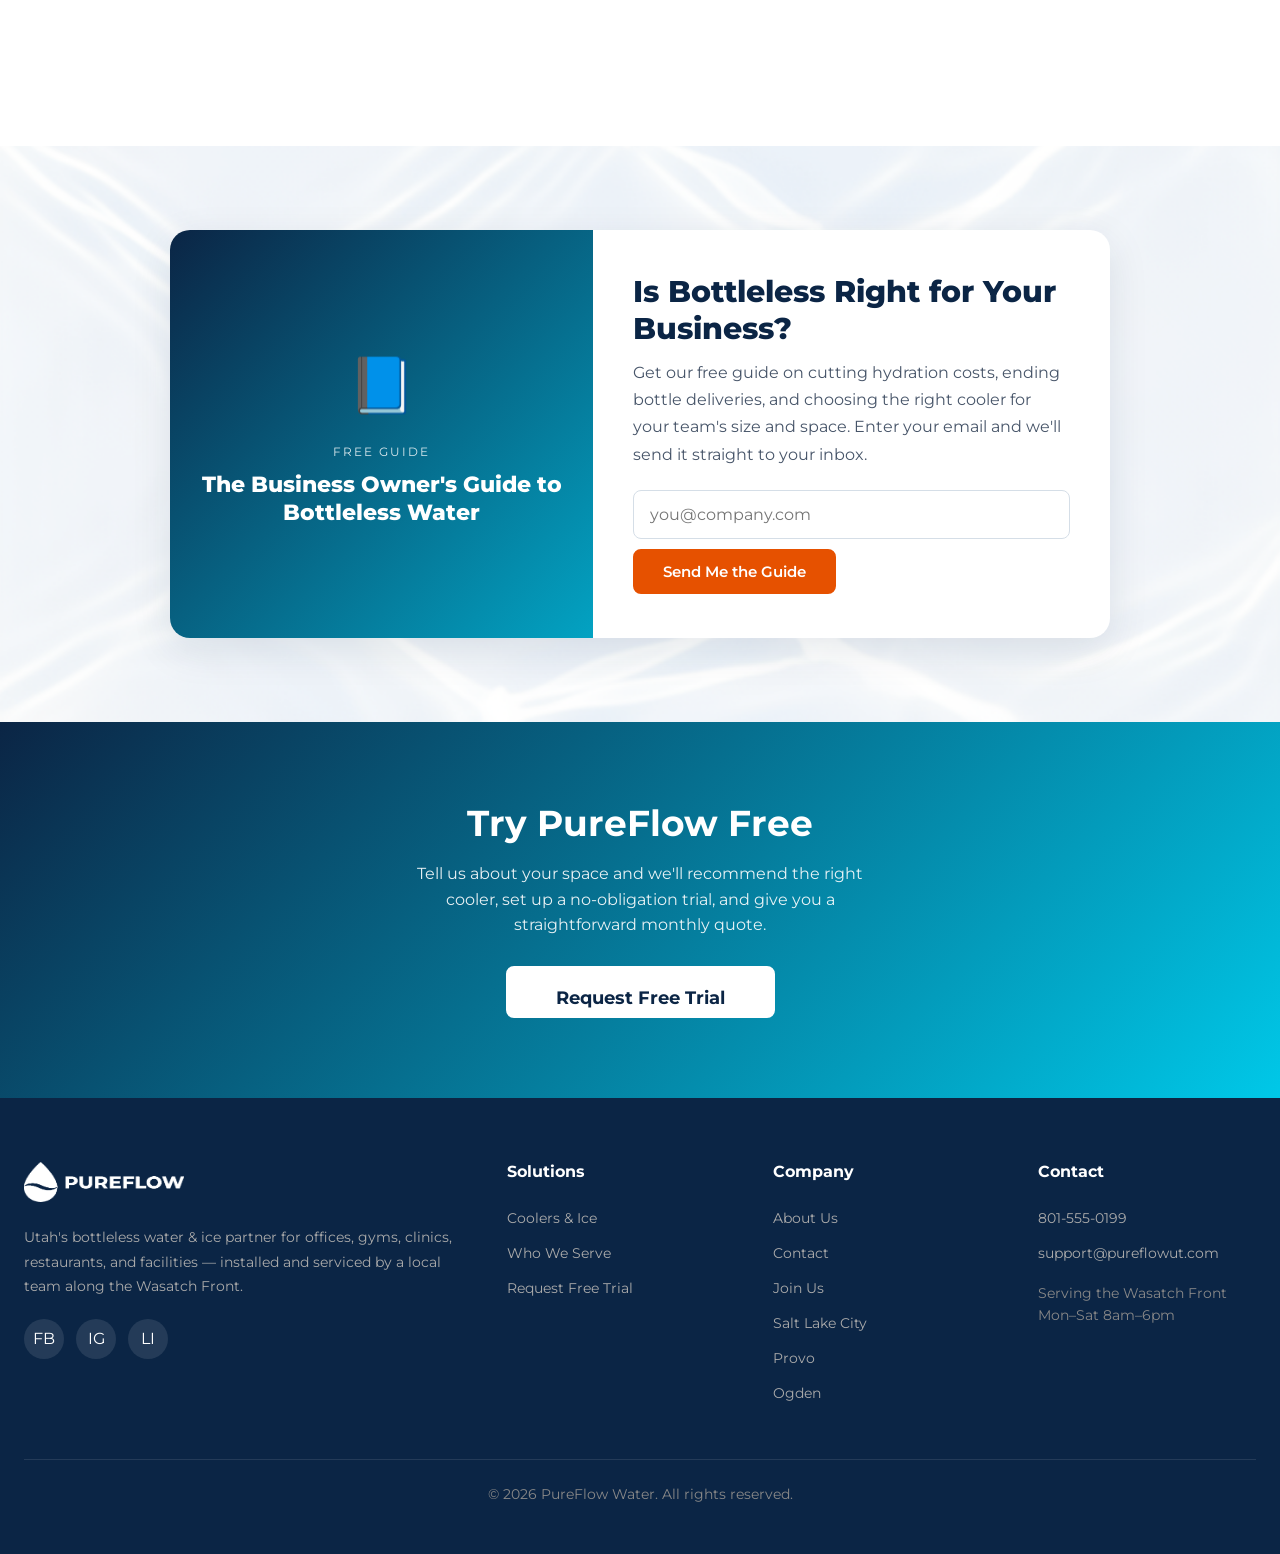
==== commit c380175b: "Redesign: B2B bottleless water & ice site (Aug 1 relaunch) Refactor PureFlow from a residential+comm" ====
--- a/index.html
+++ b/index.html
@@ -3,17 +3,18 @@
 <head>
   <meta charset="UTF-8">
   <meta name="viewport" content="width=device-width, initial-scale=1.0">
-  <title>PureFlow — Utah Water Filtration | Residential &amp; Commercial Systems</title>
-  <meta name="description" content="Utah's trusted water filtration experts. Own your residential or commercial water system — reverse osmosis, whole house filtration, water softeners, and commercial coolers along the Wasatch Front.">
-  <meta property="og:title" content="PureFlow — Utah Water Filtration | Residential &amp; Commercial Systems">
-  <meta property="og:description" content="Pure water, zero compromise. Residential and commercial filtration systems you own, not rent. Serving the Wasatch Front.">
+  <title>PureFlow Utah — Bottleless Water &amp; Ice Coolers for Business</title>
+  <meta name="description" content="Utah's bottleless water & ice partner for offices, gyms, clinics, restaurants, and facilities. One flat monthly price, all maintenance included, no bottles ever. Serving the Wasatch Front.">
+  <meta property="og:title" content="PureFlow Utah — Bottleless Water &amp; Ice for Business">
+  <meta property="og:description" content="Purified bottleless water & ice for Utah businesses. One monthly price, all maintenance included, zero bottles. Request a free trial.">
   <meta property="og:type" content="website">
   <meta property="og:url" content="https://pureflowut.com/">
   <link rel="canonical" href="https://pureflowut.com/">
   <link rel="preconnect" href="https://fonts.googleapis.com">
   <link rel="preconnect" href="https://fonts.gstatic.com" crossorigin>
   <link href="https://fonts.googleapis.com/css2?family=Montserrat:wght@300;400;500;600;700;800&display=swap" rel="stylesheet">
-  <link rel="stylesheet" href="css/style.css">
+  <link rel="stylesheet" href="css/style.css?v=3">
+  <script src="js/analytics.js"></script>
 </head>
 <body>
 
@@ -22,14 +23,14 @@
     <div class="header-inner">
       <a href="index.html" class="logo"><img src="images/logo-header.png" alt="PureFlow"></a>
       <nav class="nav-links">
-        <a href="residential.html">Residential</a>
-        <a href="commercial.html">Commercial</a>
+        <a href="commercial.html">Coolers &amp; Ice</a>
+        <a href="commercial.html#who-we-serve">Who We Serve</a>
         <a href="about.html">About</a>
         <a href="contact.html">Contact</a>
         <a href="join.html">Join Us</a>
       </nav>
       <a href="tel:+18015550199" class="header-phone">801-555-0199</a>
-      <a href="contact.html" class="btn btn-cta">Free Water Test</a>
+      <a href="contact.html" class="btn btn-cta">Contact Us</a>
       <button class="hamburger" aria-label="Open menu">
         <span></span>
         <span></span>
@@ -42,13 +43,13 @@
   <div class="mobile-overlay"></div>
   <nav class="mobile-drawer">
     <a href="index.html">Home</a>
-    <a href="residential.html">Residential</a>
-    <a href="commercial.html">Commercial</a>
+    <a href="commercial.html">Coolers &amp; Ice</a>
+    <a href="commercial.html#who-we-serve">Who We Serve</a>
     <a href="about.html">About</a>
     <a href="contact.html">Contact</a>
-        <a href="join.html">Join Us</a>
+    <a href="join.html">Join Us</a>
     <a href="tel:+18015550199" class="drawer-phone">801-555-0199</a>
-    <a href="contact.html" class="btn btn-cta drawer-cta">Free Water Test</a>
+    <a href="contact.html" class="btn btn-cta drawer-cta">Contact Us</a>
   </nav>
 
   <main>
@@ -56,305 +57,274 @@
     <!-- HERO -->
     <section class="hero">
       <div class="container">
-        <h1>Pure Water. Zero Compromise.</h1>
-        <p class="subtitle">Utah's trusted water filtration experts &mdash; residential &amp; commercial systems that you own, not rent.</p>
+        <h1>Bottleless Water &amp; Ice for Utah Businesses</h1>
+        <p class="subtitle">Give your team, clients, and guests unlimited purified water and ice &mdash; no heavy bottles, no delivery hassle, no surprise fees. One flat monthly price, all maintenance included.</p>
         <div class="hero-actions">
-          <a href="contact.html" class="btn btn-cta btn-lg">Schedule Free Water Test</a>
-          <a href="residential.html" class="btn btn-white btn-lg">See Our Systems</a>
-        </div>
-      </div>
-    </section>
-
-    <!-- VALUE PROPS -->
+          <a href="contact.html?product=free-trial" class="btn btn-cta btn-lg">Request Free Trial</a>
+          <a href="commercial.html" class="btn btn-white btn-lg">See Our Coolers</a>
+        </div>
+      </div>
+    </section>
+
+    <!-- CLIENT LOGO CAROUSEL -->
+    <section class="client-strip">
+      <p class="strip-eyebrow">Trusted by Utah businesses we're proud to serve</p>
+      <div class="logo-marquee">
+        <!-- Track is duplicated once so the CSS loop scrolls seamlessly -->
+        <div class="logo-track">
+          <div class="logo-tile"><img src="images/logos/lexus-murray.png" alt="Lexus of Murray"></div>
+          <div class="logo-tile"><img src="images/logos/audi-lehi.png" alt="Audi Lehi"></div>
+          <div class="logo-tile"><img src="images/logos/kg-honda-downtown.png" alt="Ken Garff Honda Downtown"></div>
+          <div class="logo-tile"><img src="images/logos/ken-garff.png" alt="Ken Garff Automotive Group"></div>
+          <div class="logo-tile"><img src="images/logos/ford.png" alt="Ford"></div>
+          <div class="logo-tile"><img src="images/logos/es-solar.png" alt="ES Solar"></div>
+          <div class="logo-tile"><img src="images/logos/the-picklr.png" alt="The Picklr"></div>
+          <div class="logo-tile"><img src="images/logos/dental-intelligence.png" alt="Dental Intelligence"></div>
+          <div class="logo-tile"><img src="images/logos/grabber.png" alt="Grabber Construction Products"></div>
+          <div class="logo-tile"><img src="images/logos/moto-united.png" alt="Moto United"></div>
+          <div class="logo-tile"><img src="images/logos/davis-distributing.png" alt="Davis Distributing"></div>
+          <!-- duplicate set for seamless scroll -->
+          <div class="logo-tile"><img src="images/logos/lexus-murray.png" alt="" aria-hidden="true"></div>
+          <div class="logo-tile"><img src="images/logos/audi-lehi.png" alt="" aria-hidden="true"></div>
+          <div class="logo-tile"><img src="images/logos/kg-honda-downtown.png" alt="" aria-hidden="true"></div>
+          <div class="logo-tile"><img src="images/logos/ken-garff.png" alt="" aria-hidden="true"></div>
+          <div class="logo-tile"><img src="images/logos/ford.png" alt="" aria-hidden="true"></div>
+          <div class="logo-tile"><img src="images/logos/es-solar.png" alt="" aria-hidden="true"></div>
+          <div class="logo-tile"><img src="images/logos/the-picklr.png" alt="" aria-hidden="true"></div>
+          <div class="logo-tile"><img src="images/logos/dental-intelligence.png" alt="" aria-hidden="true"></div>
+          <div class="logo-tile"><img src="images/logos/grabber.png" alt="" aria-hidden="true"></div>
+          <div class="logo-tile"><img src="images/logos/moto-united.png" alt="" aria-hidden="true"></div>
+          <div class="logo-tile"><img src="images/logos/davis-distributing.png" alt="" aria-hidden="true"></div>
+        </div>
+      </div>
+    </section>
+
+    <!-- PROBLEMS / VALUE PROPS -->
     <section class="value-props water-texture-1">
       <div class="container">
         <div class="section-header">
-          <h2>Why <span class="brand-text">Pure<span>Flow</span></span>?</h2>
-          <p>Water filtration done right &mdash; owned by you, serviced by locals.</p>
-        </div>
-        <div class="grid-3 fade-in">
+          <h2>Ditch the Bottles. Ditch the Hassle.</h2>
+          <p>Bottled water delivery is expensive, unreliable, and a chore nobody wants. PureFlow connects to your existing water line and purifies on site &mdash; so hydration just works.</p>
+        </div>
+        <div class="grid-4 fade-in">
           <div class="card">
-            <div class="card-icon">&#x1f3e0;</div>
-            <h3>Own It, Don't Rent</h3>
-            <p>Stop paying monthly rental fees that never end. PureFlow systems are yours &mdash; affordable monthly plans that build toward ownership, not someone else's bottom line.</p>
+            <div class="card-icon">&#x1f4b0;</div>
+            <h3>One Flat Monthly Price</h3>
+            <p>No per-bottle costs, no surprise fees. Your rate covers the equipment, installation, filters, and every service visit.</p>
           </div>
           <div class="card">
-            <div class="card-icon">&#x1f4cd;</div>
-            <h3>Local Utah Service</h3>
-            <p>We live and work along the Wasatch Front. When you need service, a local technician is at your door &mdash; not a call center three states away.</p>
+            <div class="card-icon">&#x1f527;</div>
+            <h3>All Maintenance Included</h3>
+            <p>We handle filter changes, sanitization, and repairs on a schedule. Your team never lifts a finger or calls a plumber.</p>
+          </div>
+          <div class="card">
+            <div class="card-icon">&#x267b;</div>
+            <h3>No Bottles Ever</h3>
+            <p>Eliminate 5-gallon jug deliveries, storage clutter, and mountains of plastic waste. A sustainability win you can point to.</p>
           </div>
           <div class="card">
             <div class="card-icon">&#x1f4a7;</div>
             <h3>Certified Purification</h3>
-            <p>Our reverse osmosis systems reduce TDS from 350+ ppm to under 20 ppm. Cleaner water than bottled, straight from your tap, every single day.</p>
-          </div>
-        </div>
-      </div>
-    </section>
-
-    <!-- PRODUCT CATEGORIES -->
-    <section style="background: url('images/water-bg-2.png') center/cover no-repeat;">
+            <p>Multi-stage filtration with reverse osmosis, UV, and carbon &mdash; cleaner than bottled, straight from the wall.</p>
+          </div>
+        </div>
+      </div>
+    </section>
+
+    <!-- FEATURED COOLERS -->
+    <section id="coolers" style="background: url('images/water-bg-2.png') center/cover no-repeat;">
       <div class="container">
         <div class="section-header">
-          <h2>Our Solutions</h2>
-          <p>From under-sink RO systems to commercial hydration stations &mdash; we have the right fit.</p>
-        </div>
-        <div class="grid-4 fade-in">
-          <a href="residential.html" class="product-card">
-            <!-- Placeholder: replace with residential RO product image -->
-            <div class="product-img">Residential RO Systems</div>
+          <h2>Coolers Built for the Workplace</h2>
+          <p>From compact break-room units to premium lobby hydration centers &mdash; every unit is bottleless, purified, and fully serviced.</p>
+        </div>
+        <div class="grid-3 fade-in">
+
+          <!-- PW50 -->
+          <div class="product-card">
+            <div class="product-img">
+              <img src="images/products/pw50.png" alt="Pure Water Technology PW50 bottleless cooler" style="width:100%; height:100%; object-fit:contain; padding:20px;">
+            </div>
             <div class="product-body">
-              <h3>Residential RO Systems</h3>
-              <p>Under-sink reverse osmosis with 7 to 11 stages of filtration. Pure drinking water from your own tap.</p>
-            </div>
-          </a>
-          <a href="commercial.html" class="product-card">
-            <!-- Placeholder: replace with commercial cooler image -->
-            <div class="product-img">Commercial Coolers</div>
+              <h3>PW50</h3>
+              <p class="product-model">Entry Bottleless Cooler</p>
+              <p>A clean, compact floor-standing cooler for break rooms and small offices. Instant hot and cold, multi-stage filtration, and a sleek black finish that fits anywhere.</p>
+              <div class="product-specs">
+                <span class="spec-tag">Hot &amp; Cold</span>
+                <span class="spec-tag">Floor Standing</span>
+              </div>
+              <div class="product-cta-row">
+                <a href="contact.html?product=PW50" class="btn btn-cta">Request Free Trial</a>
+              </div>
+            </div>
+          </div>
+
+          <!-- PW90 (most popular) -->
+          <div class="product-card">
+            <div class="product-img">
+              <img src="images/products/pw90.png" alt="Pure Water Technology PW90 RO cooler" style="width:100%; height:100%; object-fit:contain; padding:20px;">
+              <span class="product-badge popular">Most Popular</span>
+            </div>
             <div class="product-body">
-              <h3>Commercial Coolers</h3>
-              <p>Bottleless water coolers for offices, gyms, and break rooms. Hot, cold, and sparkling options available.</p>
-            </div>
-          </a>
-          <a href="residential.html#whole-house" class="product-card">
-            <!-- Placeholder: replace with whole house filtration image -->
-            <div class="product-img">Whole House Filtration</div>
+              <h3>PW90</h3>
+              <p class="product-model">Advanced RO Cooler + UV</p>
+              <p>Our most popular office unit. Full reverse-osmosis purification with UV sanitization and an on-board display. Hot, cold, and ambient dispensing for busy mid-size teams.</p>
+              <div class="product-specs">
+                <span class="spec-tag">RO + UV</span>
+                <span class="spec-tag">Hot / Cold / Ambient</span>
+              </div>
+              <div class="product-cta-row">
+                <a href="contact.html?product=PW90" class="btn btn-cta">Request Free Trial</a>
+              </div>
+            </div>
+          </div>
+
+          <!-- XL1 flagship -->
+          <div class="product-card">
+            <div class="product-img">
+              <img src="images/products/xl1-new.png" alt="XL1 Hydration Center touchscreen station" style="width:100%; height:100%; object-fit:contain; padding:20px;">
+            </div>
             <div class="product-body">
-              <h3>Whole House Filtration</h3>
-              <p>Protect every faucet, shower, and appliance in your home with multi-stage sediment and carbon filtration.</p>
-            </div>
-          </a>
-          <a href="residential.html#softener" class="product-card">
-            <!-- Placeholder: replace with water softener image -->
-            <div class="product-img">Water Softeners</div>
-            <div class="product-body">
-              <h3>Water Softeners</h3>
-              <p>Utah's hard water wreaks havoc on pipes and appliances. Our softeners remove calcium, magnesium, and scale buildup.</p>
-            </div>
-          </a>
-        </div>
-      </div>
-    </section>
-
-    <!-- PRICING -->
-    <section class="pricing section-glow" id="pricing" style="background: url('images/water-bg-2.png') center/cover no-repeat;">
+              <h3>XL1 Hydration Center</h3>
+              <p class="product-model">Premium Experience Station</p>
+              <p>A statement piece for lobbies, gyms, and premium workspaces. Touchscreen controls, sparkling, still, hot, and cold &mdash; plus a live count of the plastic bottles you've saved.</p>
+              <div class="product-specs">
+                <span class="spec-tag">Sparkling</span>
+                <span class="spec-tag">Touchscreen</span>
+                <span class="spec-tag">Multi-Temp</span>
+              </div>
+              <div class="product-cta-row">
+                <a href="contact.html?product=XL1" class="btn btn-cta">Request Free Trial</a>
+              </div>
+            </div>
+          </div>
+
+        </div>
+        <div style="text-align:center; margin-top:40px;">
+          <a href="commercial.html" class="btn btn-secondary btn-lg">See the Full Lineup</a>
+        </div>
+      </div>
+    </section>
+
+    <!-- i14 VIDEO FEATURE -->
+    <!-- TODO (asset pending): Parker's short i14 walkthrough clip is not in hand yet.
+         When it arrives, drop the file into a /video/ folder and swap the <img> below
+         for the <video> block that follows it (poster is already wired to i14-front.png). -->
+    <section class="video-feature">
+      <div class="container">
+        <div class="vf-grid">
+          <div class="vf-media fade-in">
+            <img src="images/products/i14-front.png" alt="Wellsys i14 touchless countertop cooler">
+            <div class="vf-play" aria-hidden="true"></div>
+            <!--
+            VIDEO-READY SLOT — uncomment and set src when the i14 clip lands:
+            <video class="vf-video" controls playsinline preload="none"
+                   poster="images/products/i14-front.png">
+              <source src="video/i14-walkthrough.mp4" type="video/mp4">
+            </video>
+            -->
+          </div>
+          <div class="fade-in">
+            <p class="vf-eyebrow">Featured &mdash; Countertop</p>
+            <h2>Meet the Wellsys i14</h2>
+            <p>Premium touchless dispensing in a footprint that fits any counter. Cold, sparkling, ambient, and hot at the wave of a hand &mdash; with UV-protected internals and a design that elevates the room.</p>
+            <ul class="vf-specs">
+              <li>Touchless, sensor-activated dispensing</li>
+              <li>Cold, sparkling, ambient &amp; hot options</li>
+              <li>Multi-stage filtration with UV protection</li>
+              <li>Countertop footprint &mdash; no floor space needed</li>
+            </ul>
+            <a href="contact.html?product=i14" class="btn btn-cta btn-lg">Request Free Trial</a>
+          </div>
+        </div>
+      </div>
+    </section>
+
+    <!-- WHO WE SERVE -->
+    <section class="who-we-serve" id="who-we-serve">
       <div class="container">
         <div class="section-header">
-          <h2>Simple, Transparent Pricing</h2>
-          <p>Three tiers. No hidden fees. All include professional installation and filter changes.</p>
-        </div>
-        <div class="pricing-grid fade-in">
-
-          <!-- GOOD -->
-          <div class="pricing-card">
-            <div class="tier-name">Good</div>
-            <h3>G36 Entry RO</h3>
-            <div class="price">$29.95<span>/mo</span></div>
-            <ul>
-              <li>600 GPD capacity</li>
-              <li>7-stage filtration</li>
-              <li>Professional installation</li>
-              <li>Annual filter replacement</li>
-              <li>Standard faucet included</li>
-            </ul>
-            <a href="contact.html" class="btn btn-secondary">Get Started</a>
-          </div>
-
-          <!-- BETTER (featured) -->
-          <div class="pricing-card featured">
-            <div class="pricing-label">Most Popular</div>
-            <div class="tier-name">Better</div>
-            <h3>G38 Flagship RO</h3>
-            <div class="price">$39.95<span>/mo</span></div>
-            <ul>
-              <li>800 GPD capacity</li>
-              <li>9-stage filtration</li>
-              <li>Professional installation</li>
-              <li>Annual filter replacement</li>
-              <li>Premium designer faucet</li>
-              <li>TDS monitoring included</li>
-            </ul>
-            <a href="contact.html" class="btn btn-primary">Get Started</a>
-          </div>
-
-          <!-- BEST -->
-          <div class="pricing-card">
-            <div class="tier-name">Best</div>
-            <h3>X12 Alkaline RO</h3>
-            <div class="price">$54.95<span>/mo</span></div>
-            <ul>
-              <li>1200 GPD capacity</li>
-              <li>11-stage filtration</li>
-              <li>Alkaline mineral add-back</li>
-              <li>Professional installation</li>
-              <li>Annual filter replacement</li>
-              <li>Premium designer faucet</li>
-              <li>Real-time TDS display</li>
-            </ul>
-            <a href="contact.html" class="btn btn-secondary">Get Started</a>
-          </div>
-
-        </div>
-      </div>
-    </section>
-
-    <!-- TRUST STATS -->
-    <section class="trust-stats">
-      <div class="container">
-        <div class="stats-grid fade-in">
-          <div class="stat-item">
-            <span class="stat-number">500+</span>
-            <span class="stat-label">Homes Served</span>
-          </div>
-          <div class="stat-item">
-            <span class="stat-number">10,000+</span>
-            <span class="stat-label">Plastic Bottles Eliminated</span>
-          </div>
-          <div class="stat-item">
-            <span class="stat-number">100%</span>
-            <span class="stat-label">Wasatch Front Coverage</span>
-          </div>
-        </div>
-      </div>
-    </section>
-
-    <!-- TESTIMONIALS -->
-    <section style="background: url('images/water-bg-1.png') center/cover no-repeat;">
-      <div class="container">
-        <div class="section-header">
-          <h2>What Our Customers Say</h2>
-        </div>
-        <div class="grid-3 testimonials fade-in">
-          <div class="card">
-            <div class="stars">&#9733;&#9733;&#9733;&#9733;&#9733;</div>
-            <p class="testimonial-text">"We stopped buying bottled water the day PureFlow installed our system. The taste difference was immediate, and the monthly cost is less than what we spent on cases from Costco."</p>
-            <p class="testimonial-author">Sarah M.</p>
-            <p class="testimonial-location">Draper, UT</p>
-          </div>
-          <div class="card">
-            <div class="stars">&#9733;&#9733;&#9733;&#9733;&#9733;</div>
-            <p class="testimonial-text">"Our office switched from a bottle delivery service to PureFlow's commercial cooler. The water quality is better, the cost is lower, and we never run out. Huge win."</p>
-            <p class="testimonial-author">Mark T.</p>
-            <p class="testimonial-location">Lehi, UT</p>
-          </div>
-          <div class="card">
-            <div class="stars">&#9733;&#9733;&#9733;&#9733;&#9733;</div>
-            <p class="testimonial-text">"The installation was fast and clean. The technician walked us through everything and even tested our water before and after. Night and day difference in TDS levels."</p>
-            <p class="testimonial-author">Jessica R.</p>
-            <p class="testimonial-location">Sandy, UT</p>
-          </div>
-        </div>
-      </div>
-    </section>
-
-    <!-- WATER QUALITY CHECK -->
-    <section class="water-check" style="background: linear-gradient(135deg, #0B2545 0%, #003087 100%); color: #fff; padding: 80px 0;">
+          <h2>Who We Serve</h2>
+          <p>Clean water and ice solutions tailored to your industry.</p>
+        </div>
+        <div class="grid-3 fade-in">
+          <div class="serve-card">
+            <div class="serve-icon">&#x1f3e2;</div>
+            <h3>Offices</h3>
+            <p>Break rooms, conference areas, and lobbies. Bottleless coolers that keep your team hydrated without the jug-delivery hassle.</p>
+          </div>
+          <div class="serve-card">
+            <div class="serve-icon">&#x1f3cb;&#xfe0f;</div>
+            <h3>Gyms &amp; Fitness</h3>
+            <p>High-capacity hydration stations for athletes and members, built to handle peak traffic with purified water and ice.</p>
+          </div>
+          <div class="serve-card">
+            <div class="serve-icon">&#x1f37d;&#xfe0f;</div>
+            <h3>Restaurants &amp; Bars</h3>
+            <p>Commercial ice and purified water on tap. Eliminate separate systems and cut costs with a single serviced solution.</p>
+          </div>
+          <div class="serve-card">
+            <div class="serve-icon">&#x1f3e5;</div>
+            <h3>Healthcare &amp; Dental</h3>
+            <p>Touchless dispensing and UV sanitization for clinics, dental offices, and medical facilities where hygiene is non-negotiable.</p>
+          </div>
+          <div class="serve-card">
+            <div class="serve-icon">&#x1f697;</div>
+            <h3>Auto Dealerships</h3>
+            <p>Premium hydration in showrooms and waiting lounges. Give customers a first-class experience while they shop or service.</p>
+          </div>
+          <div class="serve-card">
+            <div class="serve-icon">&#x1f3ed;</div>
+            <h3>Warehouses &amp; Facilities</h3>
+            <p>Production floors and industrial sites. High-capacity, durable systems built for demanding, high-traffic environments.</p>
+          </div>
+        </div>
+      </div>
+    </section>
+
+    <!-- TESTIMONIAL -->
+    <section style="background:#fff; padding:64px 0;">
+      <div class="container">
+        <div class="testimonial-quote fade-in">
+          <blockquote>&ldquo;I was very impressed with how quickly the PureFlow team installed our systems. Great work everyone!&rdquo;</blockquote>
+          <p class="testimonial-author">Jeff Dimond <span>&ndash; COO, ES Solar</span></p>
+        </div>
+      </div>
+    </section>
+
+    <!-- EBOOK DOWNLOAD -->
+    <!-- TODO (asset pending): Rick's branded ebook PDF is not in hand yet. This section
+         captures the lead now via the existing form handler. When the PDF arrives, place it
+         at assets/pureflow-water-guide.pdf and either (a) email it to captured leads, or
+         (b) swap the form to a direct download link. Do NOT surface a "coming soon" message
+         to visitors — the email capture is a real, working action today. -->
+    <section class="ebook-section">
+      <div class="container">
+        <div class="ebook-card fade-in">
+          <div class="ebook-visual">
+            <div class="ebook-icon">&#x1f4d8;</div>
+            <div class="ebook-kicker">Free Guide</div>
+            <div class="ebook-title">The Business Owner's Guide to Bottleless Water</div>
+          </div>
+          <div class="ebook-body">
+            <h2>Is Bottleless Right for Your Business?</h2>
+            <p>Get our free guide on cutting hydration costs, ending bottle deliveries, and choosing the right cooler for your team's size and space. Enter your email and we'll send it straight to your inbox.</p>
+            <form class="ebook-form" id="email-capture-form">
+              <input type="email" placeholder="you@company.com" required aria-label="Work email address">
+              <button type="submit" class="btn btn-cta">Send Me the Guide</button>
+            </form>
+            <p class="capture-success" style="display:none; margin-top:14px; color:#059669; font-weight:600;">Thanks! We'll email your guide shortly.</p>
+          </div>
+        </div>
+      </div>
+    </section>
+
+    <!-- CTA BAND -->
+    <section class="cta-section">
       <div class="container fade-in">
-        <div class="section-header" style="margin-bottom: 3rem;">
-          <h2 class="section-title-lg" style="color: #fff;">Your Tap Water Isn't as Clean as You Think</h2>
-          <p class="section-subtitle-muted" style="max-width: 700px; margin: 0 auto;">Utah's water has been tested. The results are alarming.</p>
-        </div>
-
-        <div class="wq-stat-grid">
-          <div class="wq-stat-card">
-            <div class="wq-stat-number">89</div>
-            <div class="wq-stat-label">Contaminants Found</div>
-            <div class="wq-stat-sublabel">in Utah tap water across 506 utilities</div>
-          </div>
-          <div class="wq-stat-card">
-            <div class="wq-stat-number">135x</div>
-            <div class="wq-stat-label">Above Health Guidelines</div>
-            <div class="wq-stat-sublabel">Arsenic levels in Salt Lake City water</div>
-          </div>
-          <div class="wq-stat-card">
-            <div class="wq-stat-number">168x</div>
-            <div class="wq-stat-label">Above Health Guidelines</div>
-            <div class="wq-stat-sublabel">Bromochloroacetic acid in SLC water</div>
-          </div>
-          <div class="wq-stat-card">
-            <div class="wq-stat-number">3.5M</div>
-            <div class="wq-stat-label">Utahns Affected</div>
-            <div class="wq-stat-sublabel">served by systems with detected contaminants</div>
-          </div>
-        </div>
-
-        <p style="color: #94a3b8; font-size: 0.85rem; margin-bottom: 1.5rem; text-align: center;"><em>Federal water standards haven't been updated in almost 20 years. Passing federal limits does NOT mean your water is safe.</em></p>
-        <p style="color: #64748b; font-size: 0.95rem; margin-bottom: 2rem; text-align: center;">Source: Environmental Working Group, data 2013-2024</p>
-
-        <div style="text-align: center;">
-          <a href="https://www.ewg.org/tapwater/" target="_blank" rel="noopener noreferrer" class="btn btn-cta btn-lg">Look Up Your Zip Code &mdash; See What's In Your Water</a>
-        </div>
-      </div>
-    </section>
-
-    <!-- TDS COMPARISON — Single unified visual -->
-    <section class="tds-compare" style="padding: 80px 0; background: #f8f8f8 url('images/water-bg-1.png') center/cover no-repeat;">
-      <div class="container">
-        <div class="section-header">
-          <h2>See the Difference</h2>
-          <p>Total Dissolved Solids (TDS) measure the purity of your water. Lower is better.</p>
-        </div>
-        <div class="tds-visual-card fade-in">
-          <div style="text-align: center; margin-bottom: 32px;">
-            <img src="images/tds-comparison.png" alt="Tap Water 350+ ppm vs PureFlow Filtered under 20 ppm" style="max-width: 100%; border-radius: 12px; display: block; margin: 0 auto;">
-          </div>
-          <div class="tds-bar-container">
-            <div class="tds-bar-item">
-              <div class="tds-bar-red">
-                <span class="tds-bar-number lg">350+</span>
-              </div>
-              <p class="tds-bar-label">Tap Water</p>
-              <p class="tds-bar-sublabel">Utah average TDS (ppm)</p>
-            </div>
-            <div class="tds-bar-item">
-              <div class="tds-bar-blue">
-                <span class="tds-bar-number sm">&lt;20</span>
-              </div>
-              <p class="tds-bar-label">PureFlow Filtered</p>
-              <p class="tds-bar-sublabel">After RO filtration (ppm)</p>
-            </div>
-          </div>
-          <p class="tds-footnote">Total Dissolved Solids (TDS) Comparison — lower is cleaner</p>
-        </div>
-      </div>
-    </section>
-
-    <!-- EMAIL CAPTURE -->
-    <section class="email-capture">
-      <div class="container fade-in">
-        <h2>Get Your Free Water Quality Report</h2>
-        <p>Enter your email and we'll send you a personalized report for your area, plus tips to improve your home's water.</p>
-        <form class="email-form" id="email-capture-form">
-          <input type="email" placeholder="Enter your email address" required aria-label="Email address">
-          <button type="submit" class="btn btn-cta">Send My Report</button>
-        </form>
-        <p class="capture-success" style="display:none; margin-top:16px; font-weight:600;">Thank you! Check your inbox shortly.</p>
-      </div>
-    </section>
-
-    <!-- JOIN OUR TEAM TEASER -->
-    <section class="join-teaser-section">
-      <div class="container" style="text-align: center;">
-        <h2 class="section-title-lg">Join Our Team</h2>
-        <p class="section-subtitle-muted" style="max-width: 600px; margin: 0 auto 48px;">PureFlow reps earn on every system they place. Residential. Commercial. The income stacks.</p>
-        <div class="grid-3" style="max-width: 900px; margin: 0 auto 48px;">
-          <div class="join-teaser-card">
-            <div class="teaser-emoji">💰</div>
-            <h3>Recurring Income</h3>
-            <p>Every system you place pays you monthly. Not once. Every single month. That's income that compounds.</p>
-          </div>
-          <div class="join-teaser-card">
-            <div class="teaser-emoji">🏠</div>
-            <h3>Two Revenue Streams</h3>
-            <p>Residential RO systems for homeowners. Commercial coolers for businesses. Every business owner is a residential lead too.</p>
-          </div>
-          <div class="join-teaser-card">
-            <div class="teaser-emoji">📈</div>
-            <h3>Build a Team</h3>
-            <p>Recruit reps and earn trailing overrides on everything they close. Your team's success becomes your income.</p>
-          </div>
-        </div>
-        <a href="join.html" class="btn-white">Learn About Rep Opportunities</a>
+        <h2>Try PureFlow Free</h2>
+        <p>Tell us about your space and we'll recommend the right cooler, set up a no-obligation trial, and give you a straightforward monthly quote.</p>
+        <a href="contact.html?product=free-trial" class="btn btn-white btn-lg">Request Free Trial</a>
       </div>
     </section>
 
@@ -366,7 +336,7 @@
       <div class="footer-grid">
         <div class="footer-brand">
           <a href="index.html" class="logo"><img src="images/logo-footer.png" alt="PureFlow"></a>
-          <p>Utah's trusted water filtration provider. Residential and commercial systems you own, installed and serviced by local technicians along the Wasatch Front.</p>
+          <p>Utah's bottleless water &amp; ice partner for offices, gyms, clinics, restaurants, and facilities &mdash; installed and serviced by a local team along the Wasatch Front.</p>
           <div class="footer-social">
             <a href="#" aria-label="Facebook">FB</a>
             <a href="#" aria-label="Instagram">IG</a>
@@ -375,16 +345,15 @@
         </div>
         <div class="footer-col">
           <h4>Solutions</h4>
-          <a href="residential.html">Residential</a>
-          <a href="commercial.html">Commercial</a>
-          <a href="residential.html#whole-house">Whole House</a>
-          <a href="residential.html#softener">Water Softeners</a>
+          <a href="commercial.html">Coolers &amp; Ice</a>
+          <a href="commercial.html#who-we-serve">Who We Serve</a>
+          <a href="contact.html?product=free-trial">Request Free Trial</a>
         </div>
         <div class="footer-col">
           <h4>Company</h4>
           <a href="about.html">About Us</a>
           <a href="contact.html">Contact</a>
-        <a href="join.html">Join Us</a>
+          <a href="join.html">Join Us</a>
           <a href="salt-lake-city.html">Salt Lake City</a>
           <a href="provo.html">Provo</a>
           <a href="ogden.html">Ogden</a>
@@ -397,7 +366,7 @@
         </div>
       </div>
       <div class="footer-bottom">
-        <p>&copy; 2026 PureFlow Water Filtration. All rights reserved.</p>
+        <p>&copy; 2026 PureFlow Water. All rights reserved.</p>
       </div>
     </div>
   </footer>
--- a/css/style.css
+++ b/css/style.css
@@ -1878,7 +1878,6 @@
 
   .pricing-card.featured {
     transform: scale(1);
-    order: -1;
   }
 
   .stats-grid {
@@ -2157,3 +2156,193 @@
   -webkit-font-smoothing: antialiased;
   -moz-osx-font-smoothing: grayscale;
 }
+
+/* ============================================================
+   B2B REDESIGN COMPONENTS (Aug 2026) — carousel, ebook, video
+   ============================================================ */
+
+/* ---- Client logo carousel (auto-scroll, pause on hover) ---- */
+.client-strip {
+  padding: 56px 0 60px;
+  background: #fff;
+  border-top: 1px solid #eef2f6;
+  border-bottom: 1px solid #eef2f6;
+  overflow: hidden;
+}
+.client-strip .strip-eyebrow {
+  text-align: center;
+  font-size: 0.8rem;
+  font-weight: 700;
+  letter-spacing: 2px;
+  text-transform: uppercase;
+  color: #7a8a9a;
+  margin-bottom: 36px;
+}
+.logo-marquee {
+  position: relative;
+  width: 100%;
+  overflow: hidden;
+  -webkit-mask-image: linear-gradient(to right, transparent, #000 8%, #000 92%, transparent);
+          mask-image: linear-gradient(to right, transparent, #000 8%, #000 92%, transparent);
+}
+.logo-track {
+  display: flex;
+  width: max-content;
+  align-items: center;
+  gap: 28px;
+  animation: logo-scroll 42s linear 0s infinite normal none running;
+  will-change: transform;
+}
+.logo-marquee:hover .logo-track { animation-play-state: paused; }
+.logo-tile {
+  flex: 0 0 auto;
+  height: 84px;
+  min-width: 170px;
+  padding: 0 26px;
+  display: flex;
+  align-items: center;
+  justify-content: center;
+  background: #fff;
+  border: 1px solid #eef2f6;
+  border-radius: 14px;
+  box-shadow: 0 1px 4px rgba(11,37,69,0.04);
+}
+.logo-tile img {
+  max-height: 46px;
+  max-width: 150px;
+  width: auto;
+  object-fit: contain;
+  filter: grayscale(100%);
+  opacity: 0.72;
+  transition: filter 0.25s ease, opacity 0.25s ease;
+}
+.logo-tile:hover img { filter: grayscale(0); opacity: 1; }
+@keyframes logo-scroll {
+  from { transform: translateX(0); }
+  to   { transform: translateX(-50%); }
+}
+@media (prefers-reduced-motion: reduce) {
+  .logo-track { animation: none; flex-wrap: wrap; justify-content: center; width: 100%; }
+}
+
+/* ---- "Request Free Trial" product CTA (no pricing) ---- */
+.product-cta-row {
+  margin-top: 18px;
+  display: flex;
+  flex-direction: column;
+  gap: 8px;
+}
+.product-cta-note {
+  font-size: 0.78rem;
+  color: #8a97a5;
+  text-align: center;
+}
+
+/* ---- i14 video feature ---- */
+.video-feature {
+  padding: 84px 0;
+  background: linear-gradient(135deg, #0B2545 0%, #10345c 100%);
+  color: #fff;
+}
+.video-feature .vf-grid {
+  display: grid;
+  grid-template-columns: 1fr 1fr;
+  gap: 56px;
+  align-items: center;
+}
+.vf-media {
+  position: relative;
+  background: radial-gradient(circle at 50% 40%, rgba(0,200,232,0.18), rgba(0,0,0,0) 70%);
+  border-radius: 20px;
+  padding: 28px;
+  display: flex;
+  justify-content: center;
+}
+.vf-media img,
+.vf-media video {
+  width: 100%;
+  max-width: 360px;
+  height: auto;
+  border-radius: 16px;
+  display: block;
+}
+.vf-play {
+  position: absolute;
+  top: 50%; left: 50%;
+  transform: translate(-50%, -50%);
+  width: 76px; height: 76px;
+  border-radius: 50%;
+  background: rgba(0,200,232,0.92);
+  box-shadow: 0 8px 30px rgba(0,200,232,0.45);
+  display: flex; align-items: center; justify-content: center;
+  pointer-events: none; /* decorative only until the clip is wired in */
+}
+.vf-play::after {
+  content: "";
+  border-style: solid;
+  border-width: 13px 0 13px 22px;
+  border-color: transparent transparent transparent #fff;
+  margin-left: 5px;
+}
+.vf-eyebrow {
+  font-size: 0.8rem; font-weight: 700; letter-spacing: 2px;
+  text-transform: uppercase; color: #00C8E8; margin-bottom: 14px;
+}
+.video-feature h2 { color: #fff; font-size: 2.25rem; margin-bottom: 16px; }
+.video-feature p { color: rgba(255,255,255,0.82); font-size: 1.05rem; line-height: 1.7; margin-bottom: 16px; }
+.vf-specs { list-style: none; padding: 0; margin: 20px 0 28px; }
+.vf-specs li { padding: 7px 0; color: rgba(255,255,255,0.9); display: flex; align-items: center; gap: 10px; }
+.vf-specs li::before { content: "\2713"; color: #00C8E8; font-weight: 800; }
+
+/* ---- Ebook download section ---- */
+.ebook-section {
+  padding: 84px 0;
+  background: #f4f8fb url('../images/water-bg-1.png') center/cover no-repeat;
+}
+.ebook-card {
+  max-width: 940px;
+  margin: 0 auto;
+  background: #fff;
+  border-radius: 20px;
+  box-shadow: 0 12px 40px rgba(11,37,69,0.10);
+  display: grid;
+  grid-template-columns: 0.9fr 1.1fr;
+  overflow: hidden;
+}
+.ebook-visual {
+  background: linear-gradient(135deg, #0B2545 0%, #00C8E8 130%);
+  color: #fff;
+  display: flex; flex-direction: column;
+  align-items: center; justify-content: center;
+  text-align: center; padding: 40px 28px;
+}
+.ebook-visual .ebook-icon { font-size: 3.4rem; margin-bottom: 14px; }
+.ebook-visual .ebook-kicker { font-size: 0.78rem; letter-spacing: 2px; text-transform: uppercase; opacity: 0.85; }
+.ebook-visual .ebook-title { font-size: 1.35rem; font-weight: 800; margin-top: 8px; line-height: 1.3; }
+.ebook-body { padding: 44px 40px; }
+.ebook-body h2 { font-size: 1.9rem; font-weight: 800; color: #0B2545; margin-bottom: 12px; }
+.ebook-body p { color: #475569; line-height: 1.7; margin-bottom: 22px; }
+.ebook-form { display: flex; gap: 10px; flex-wrap: wrap; }
+.ebook-form input[type="email"] {
+  flex: 1 1 220px;
+  padding: 14px 16px;
+  border: 1px solid #d5dee7;
+  border-radius: 8px;
+  font-size: 1rem;
+  font-family: inherit;
+}
+.ebook-form button { flex: 0 0 auto; white-space: nowrap; }
+.ebook-success { display: none; margin-top: 14px; color: #059669; font-weight: 600; }
+
+@media (max-width: 860px) {
+  .video-feature .vf-grid { grid-template-columns: 1fr; gap: 32px; }
+  .vf-media { order: -1; }
+  .ebook-card { grid-template-columns: 1fr; }
+  .ebook-visual { padding: 32px 20px; }
+}
+@media (max-width: 520px) {
+  .logo-tile { height: 72px; min-width: 140px; padding: 0 18px; }
+  .logo-tile img { max-height: 38px; max-width: 118px; }
+  .ebook-body { padding: 32px 24px; }
+  .ebook-form input[type="email"], .ebook-form button { flex: 1 1 100%; }
+}
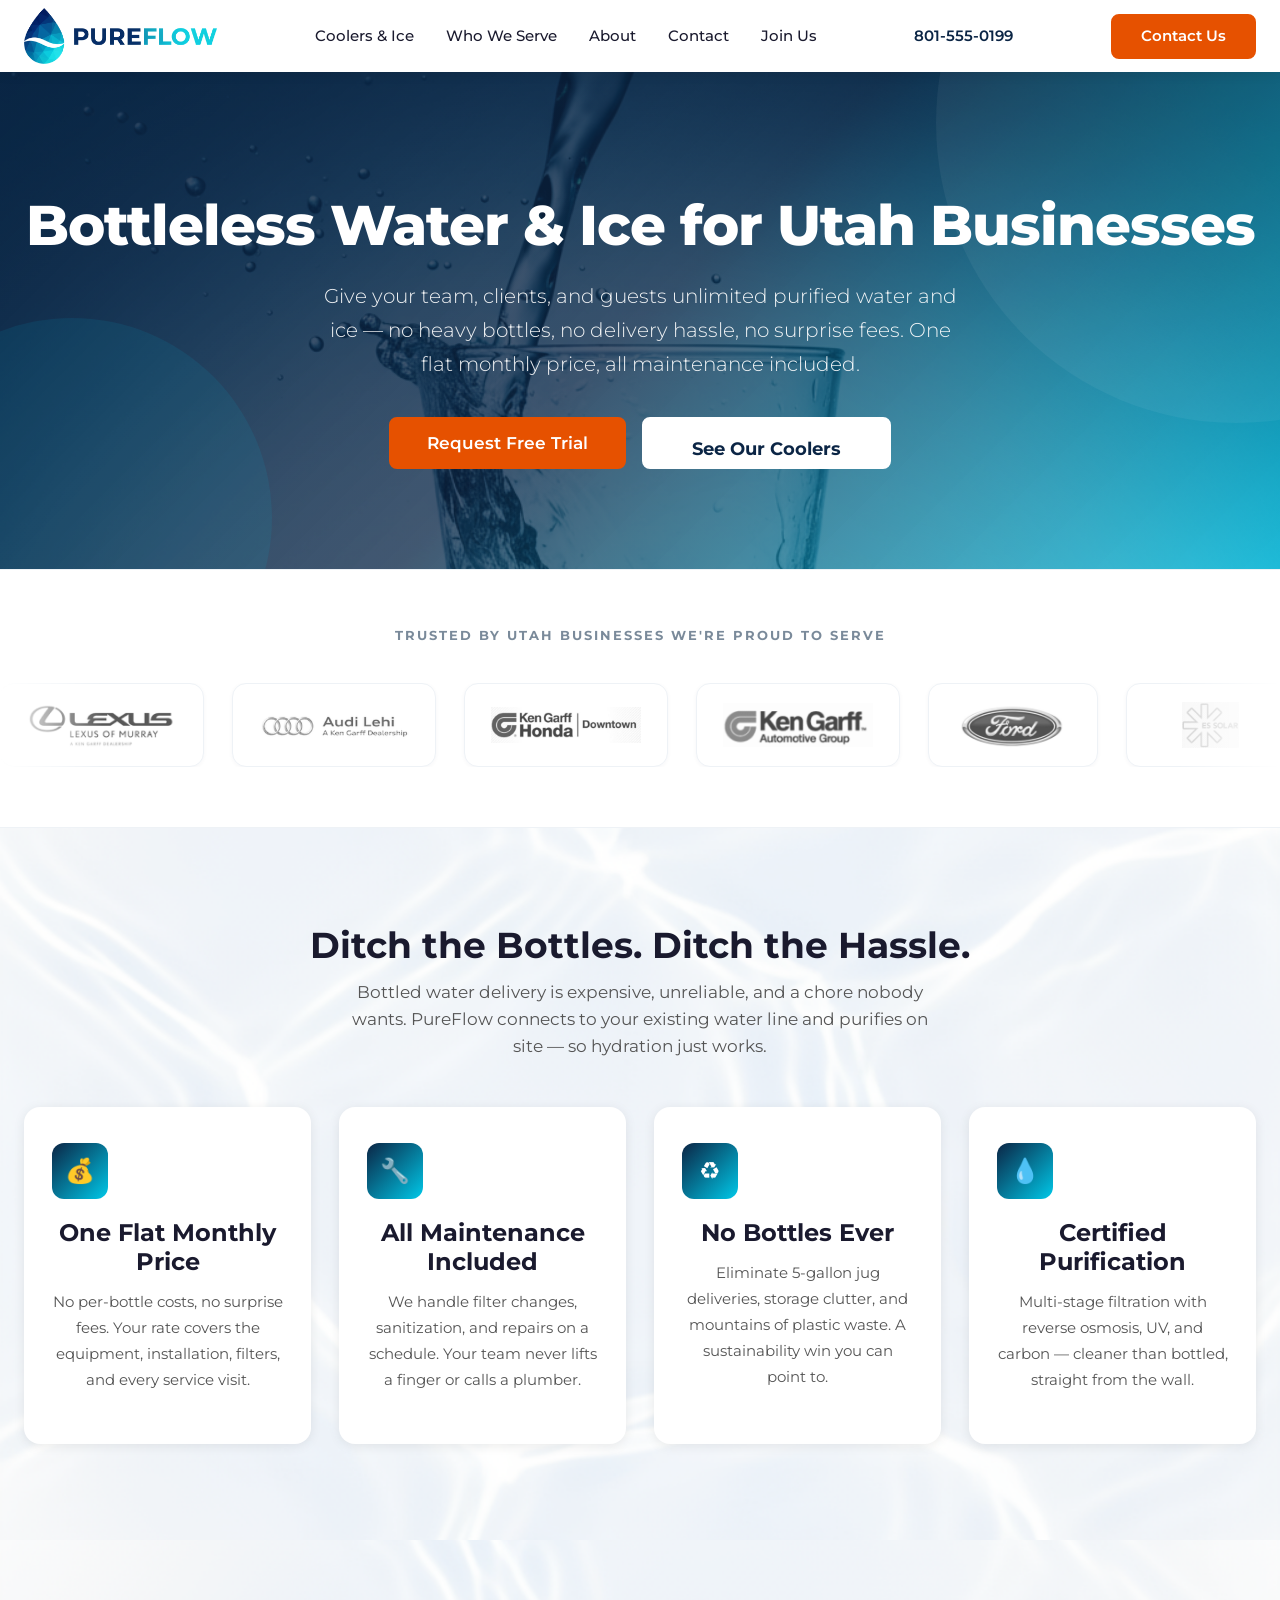
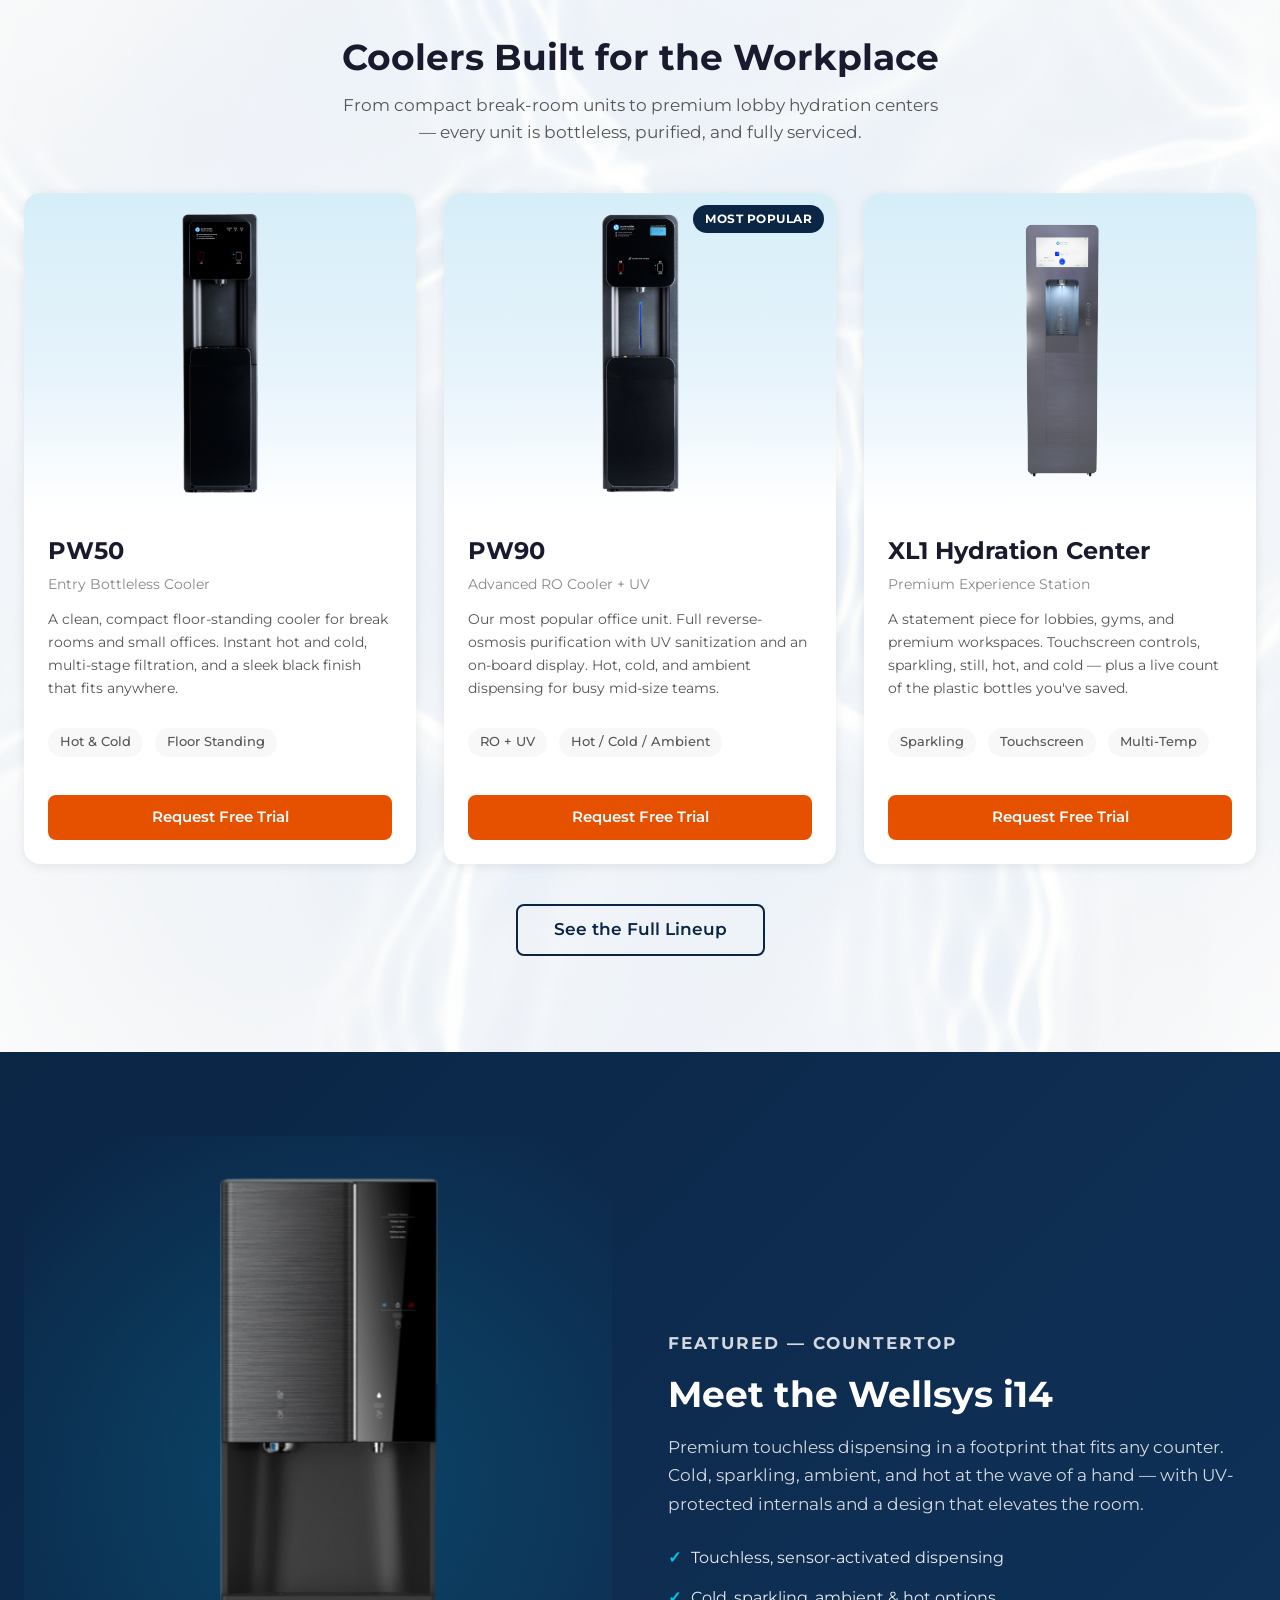
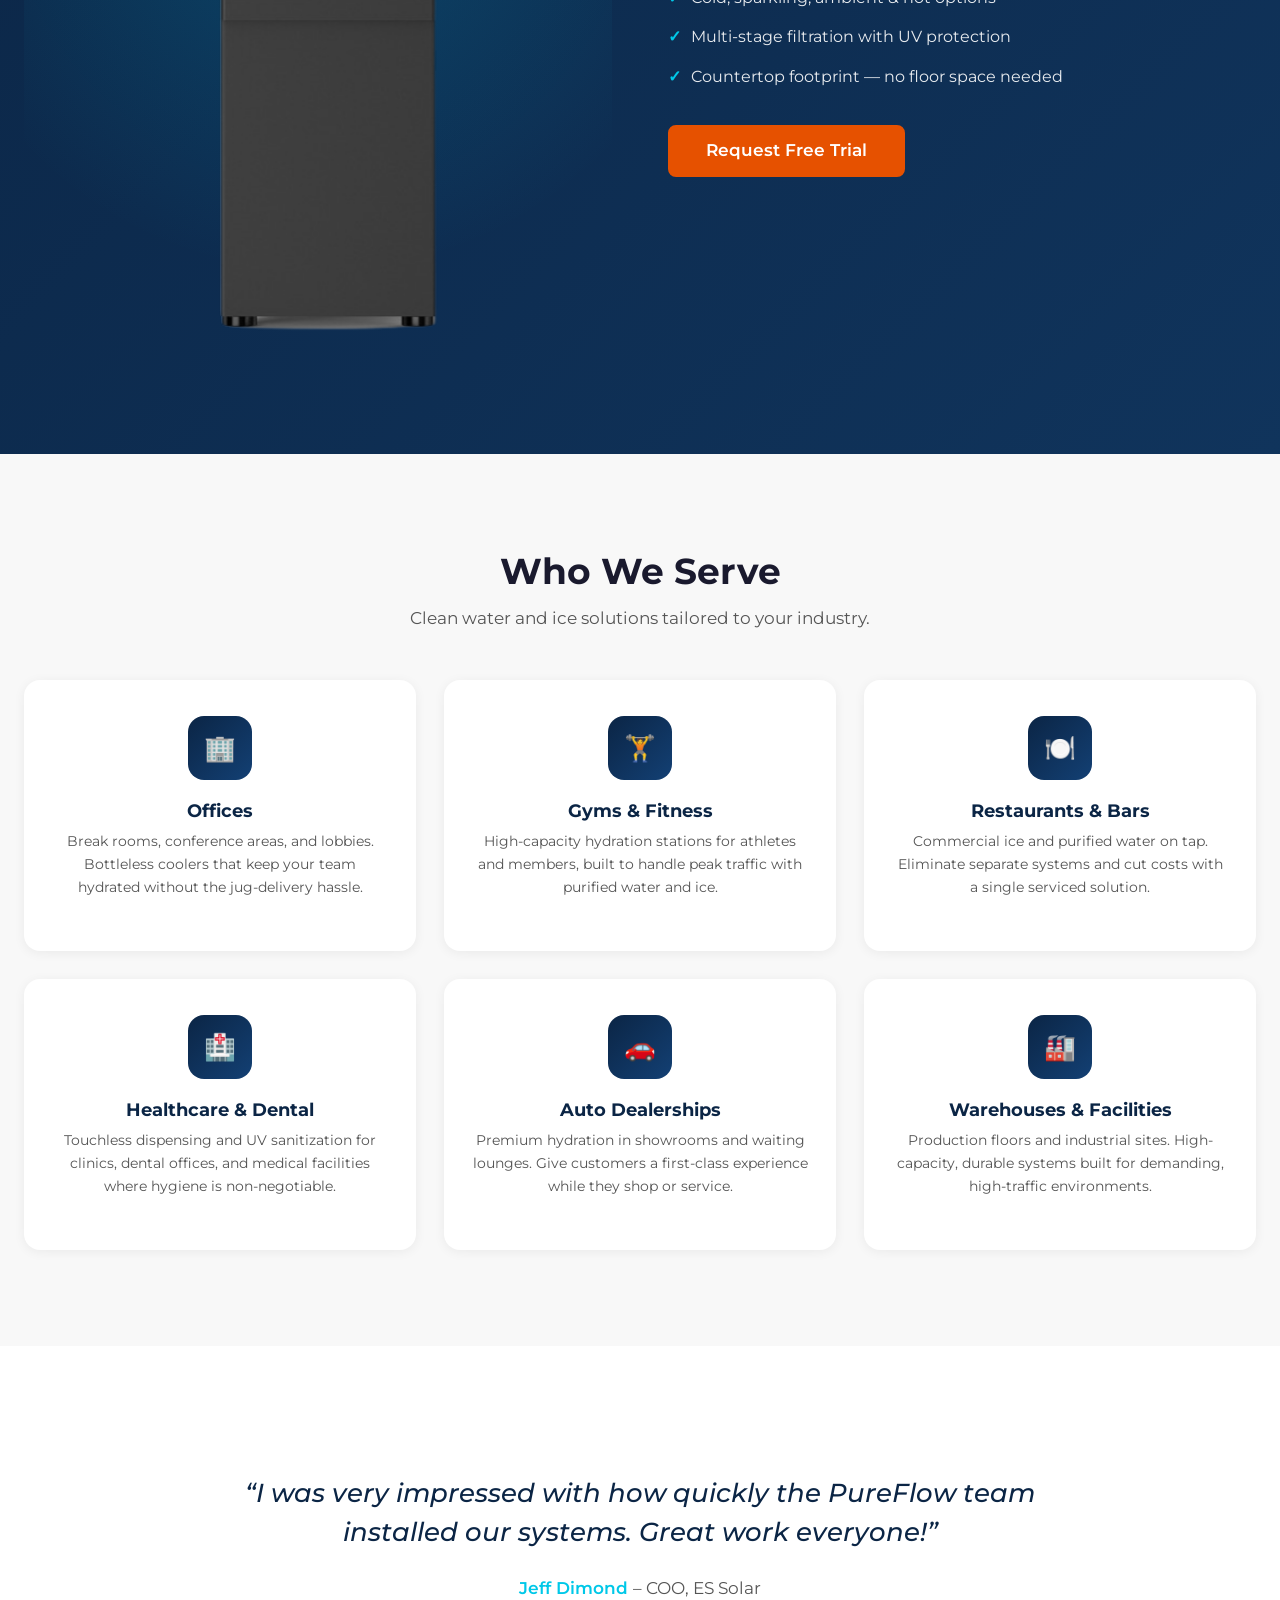
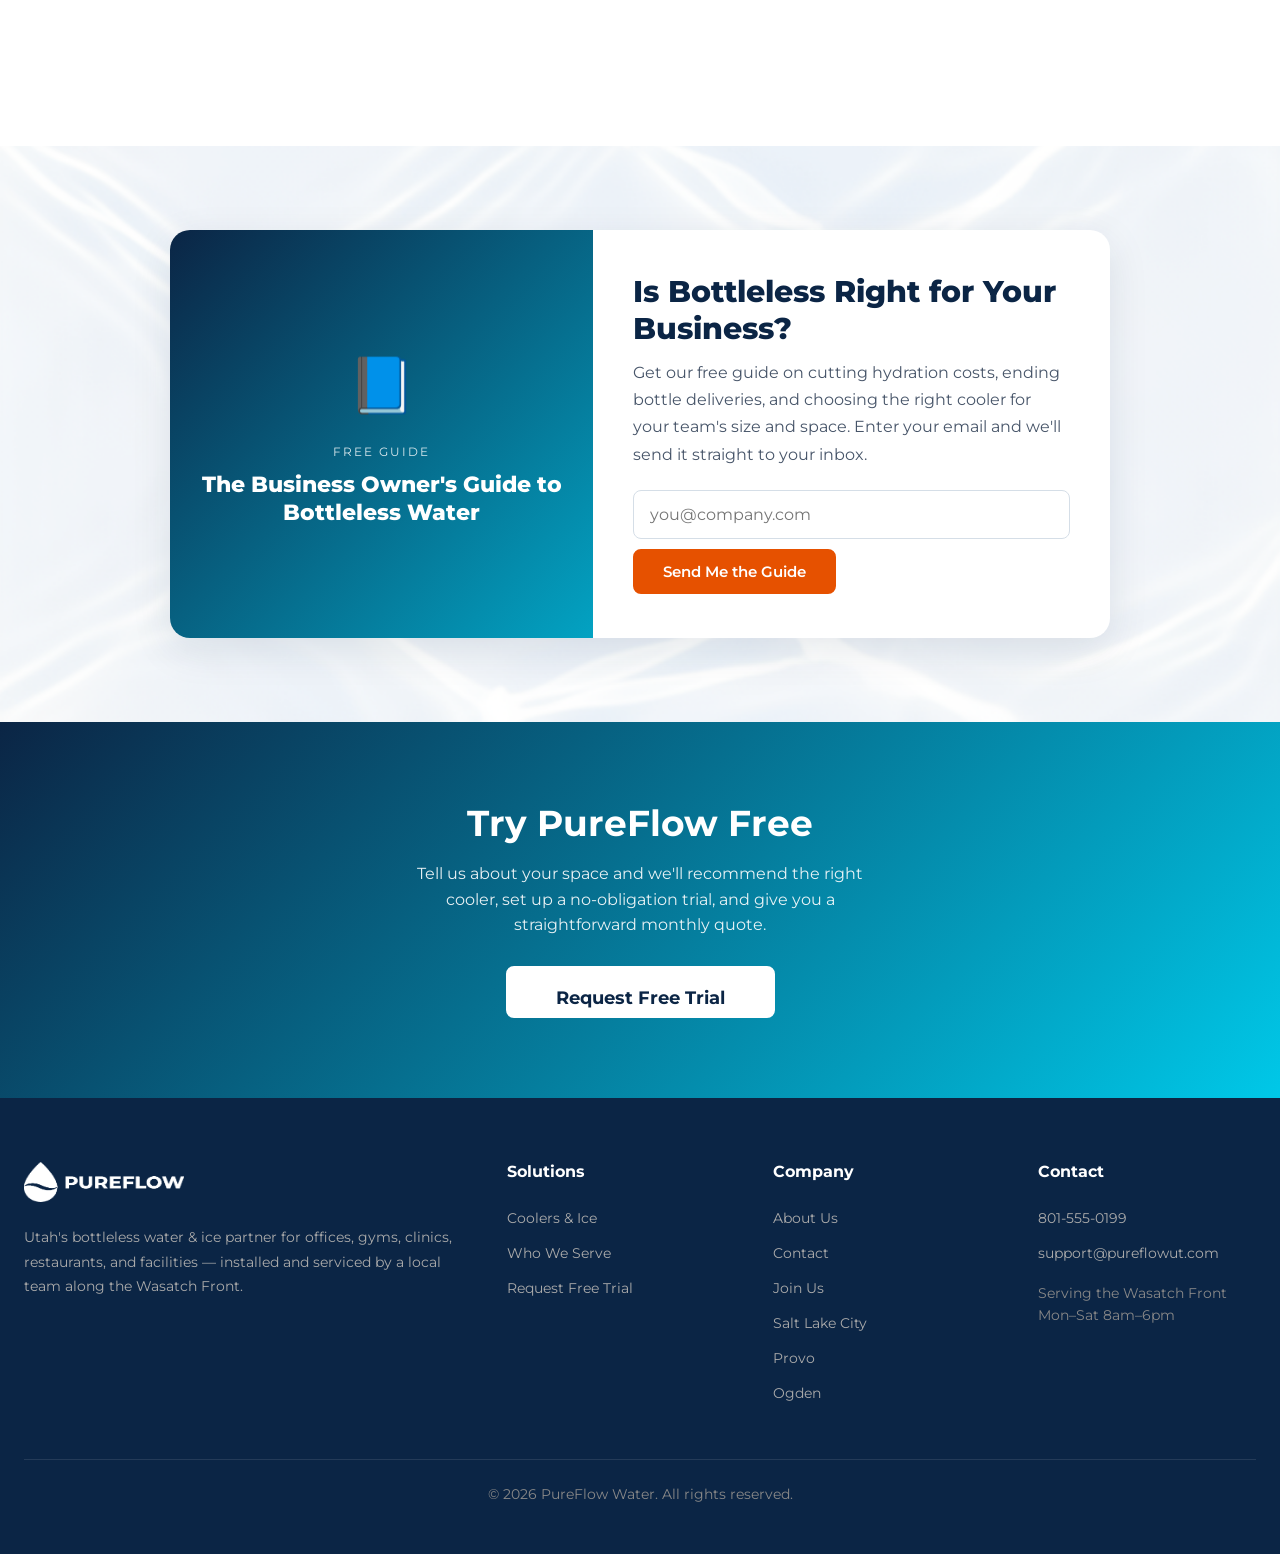
==== commit 2f1da9e3: "fix: persist PureFlow lead submissions Replace client-only success handlers that discarded lead data" ====
--- a/index.html
+++ b/index.html
@@ -3,6 +3,7 @@
 <head>
   <meta charset="UTF-8">
   <meta name="viewport" content="width=device-width, initial-scale=1.0">
+  <link rel="icon" href="images/favicon.png" type="image/png">
   <title>PureFlow Utah — Bottleless Water &amp; Ice Coolers for Business</title>
   <meta name="description" content="Utah's bottleless water & ice partner for offices, gyms, clinics, restaurants, and facilities. One flat monthly price, all maintenance included, no bottles ever. Serving the Wasatch Front.">
   <meta property="og:title" content="PureFlow Utah — Bottleless Water &amp; Ice for Business">
@@ -207,22 +208,14 @@
     </section>
 
     <!-- i14 VIDEO FEATURE -->
-    <!-- TODO (asset pending): Parker's short i14 walkthrough clip is not in hand yet.
-         When it arrives, drop the file into a /video/ folder and swap the <img> below
-         for the <video> block that follows it (poster is already wired to i14-front.png). -->
+    <!-- TODO (asset pending): replace the static image with Parker's i14 walkthrough
+         video after the clip and its final production path are approved. -->
     <section class="video-feature">
       <div class="container">
         <div class="vf-grid">
           <div class="vf-media fade-in">
             <img src="images/products/i14-front.png" alt="Wellsys i14 touchless countertop cooler">
-            <div class="vf-play" aria-hidden="true"></div>
-            <!--
-            VIDEO-READY SLOT — uncomment and set src when the i14 clip lands:
-            <video class="vf-video" controls playsinline preload="none"
-                   poster="images/products/i14-front.png">
-              <source src="video/i14-walkthrough.mp4" type="video/mp4">
-            </video>
-            -->
+            <!-- Parker video pending: keep the static product image without a play affordance. -->
           </div>
           <div class="fade-in">
             <p class="vf-eyebrow">Featured &mdash; Countertop</p>
@@ -337,11 +330,6 @@
         <div class="footer-brand">
           <a href="index.html" class="logo"><img src="images/logo-footer.png" alt="PureFlow"></a>
           <p>Utah's bottleless water &amp; ice partner for offices, gyms, clinics, restaurants, and facilities &mdash; installed and serviced by a local team along the Wasatch Front.</p>
-          <div class="footer-social">
-            <a href="#" aria-label="Facebook">FB</a>
-            <a href="#" aria-label="Instagram">IG</a>
-            <a href="#" aria-label="LinkedIn">LI</a>
-          </div>
         </div>
         <div class="footer-col">
           <h4>Solutions</h4>
--- a/css/style.css
+++ b/css/style.css
@@ -435,7 +435,6 @@
   padding: 80px 0 60px;
 }
 
-.page-residential .hero { background-image: linear-gradient(135deg, rgba(11,37,69,0.88), rgba(11,37,69,0.75), rgba(0,200,232,0.7)), url('../images/hero-residential.png'); background-size: cover; background-position: center; }
 .page-commercial .hero { background-image: linear-gradient(135deg, rgba(11,37,69,0.88), rgba(11,37,69,0.75), rgba(0,200,232,0.7)), url('../images/hero-commercial.png'); background-size: cover; background-position: center; }
 .page-about .hero { background-image: linear-gradient(135deg, rgba(11,37,69,0.88), rgba(11,37,69,0.75), rgba(0,200,232,0.7)), url('../images/hero-about.png'); background-size: cover; background-position: center; }
 .page-contact .hero { background-image: linear-gradient(135deg, rgba(11,37,69,0.88), rgba(11,37,69,0.75), rgba(0,200,232,0.7)), url('../images/hero-about.png'); background-size: cover; background-position: center; }
@@ -2265,24 +2264,6 @@
   height: auto;
   border-radius: 16px;
   display: block;
-}
-.vf-play {
-  position: absolute;
-  top: 50%; left: 50%;
-  transform: translate(-50%, -50%);
-  width: 76px; height: 76px;
-  border-radius: 50%;
-  background: rgba(0,200,232,0.92);
-  box-shadow: 0 8px 30px rgba(0,200,232,0.45);
-  display: flex; align-items: center; justify-content: center;
-  pointer-events: none; /* decorative only until the clip is wired in */
-}
-.vf-play::after {
-  content: "";
-  border-style: solid;
-  border-width: 13px 0 13px 22px;
-  border-color: transparent transparent transparent #fff;
-  margin-left: 5px;
 }
 .vf-eyebrow {
   font-size: 0.8rem; font-weight: 700; letter-spacing: 2px;
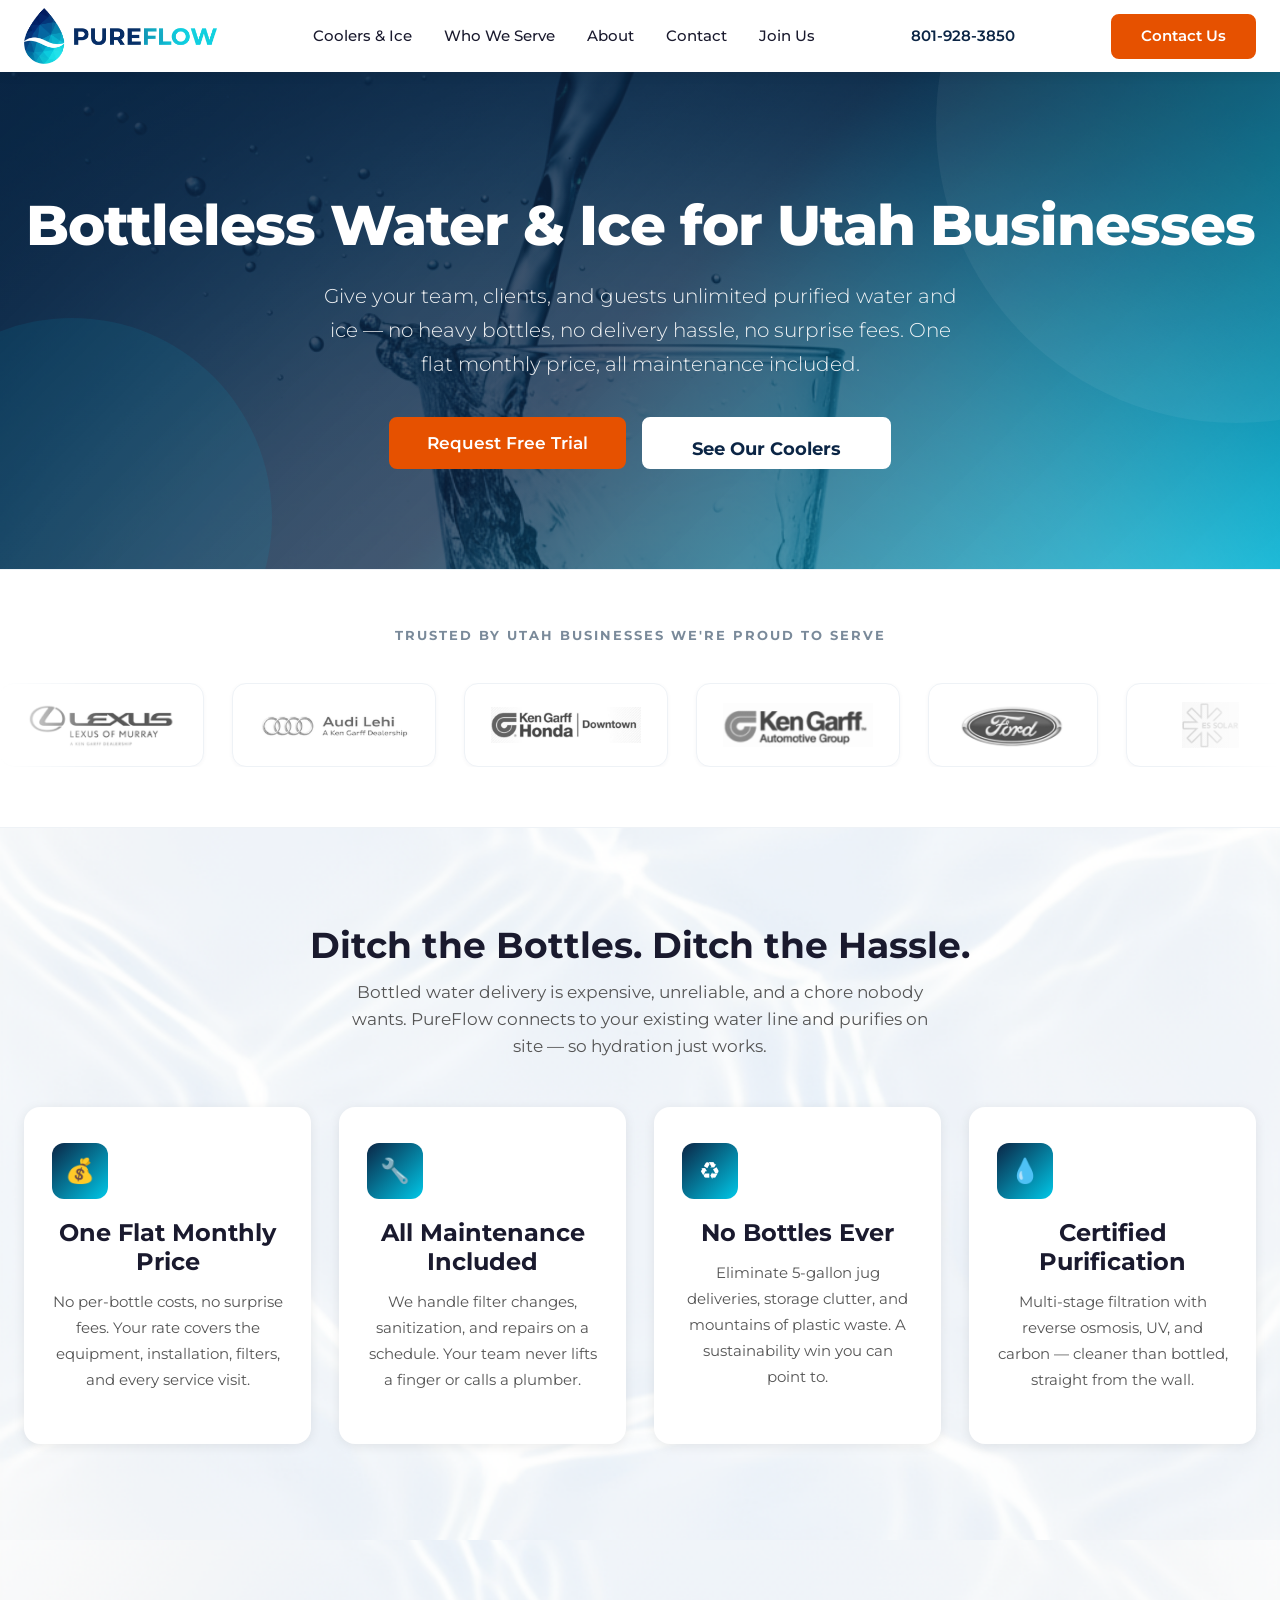
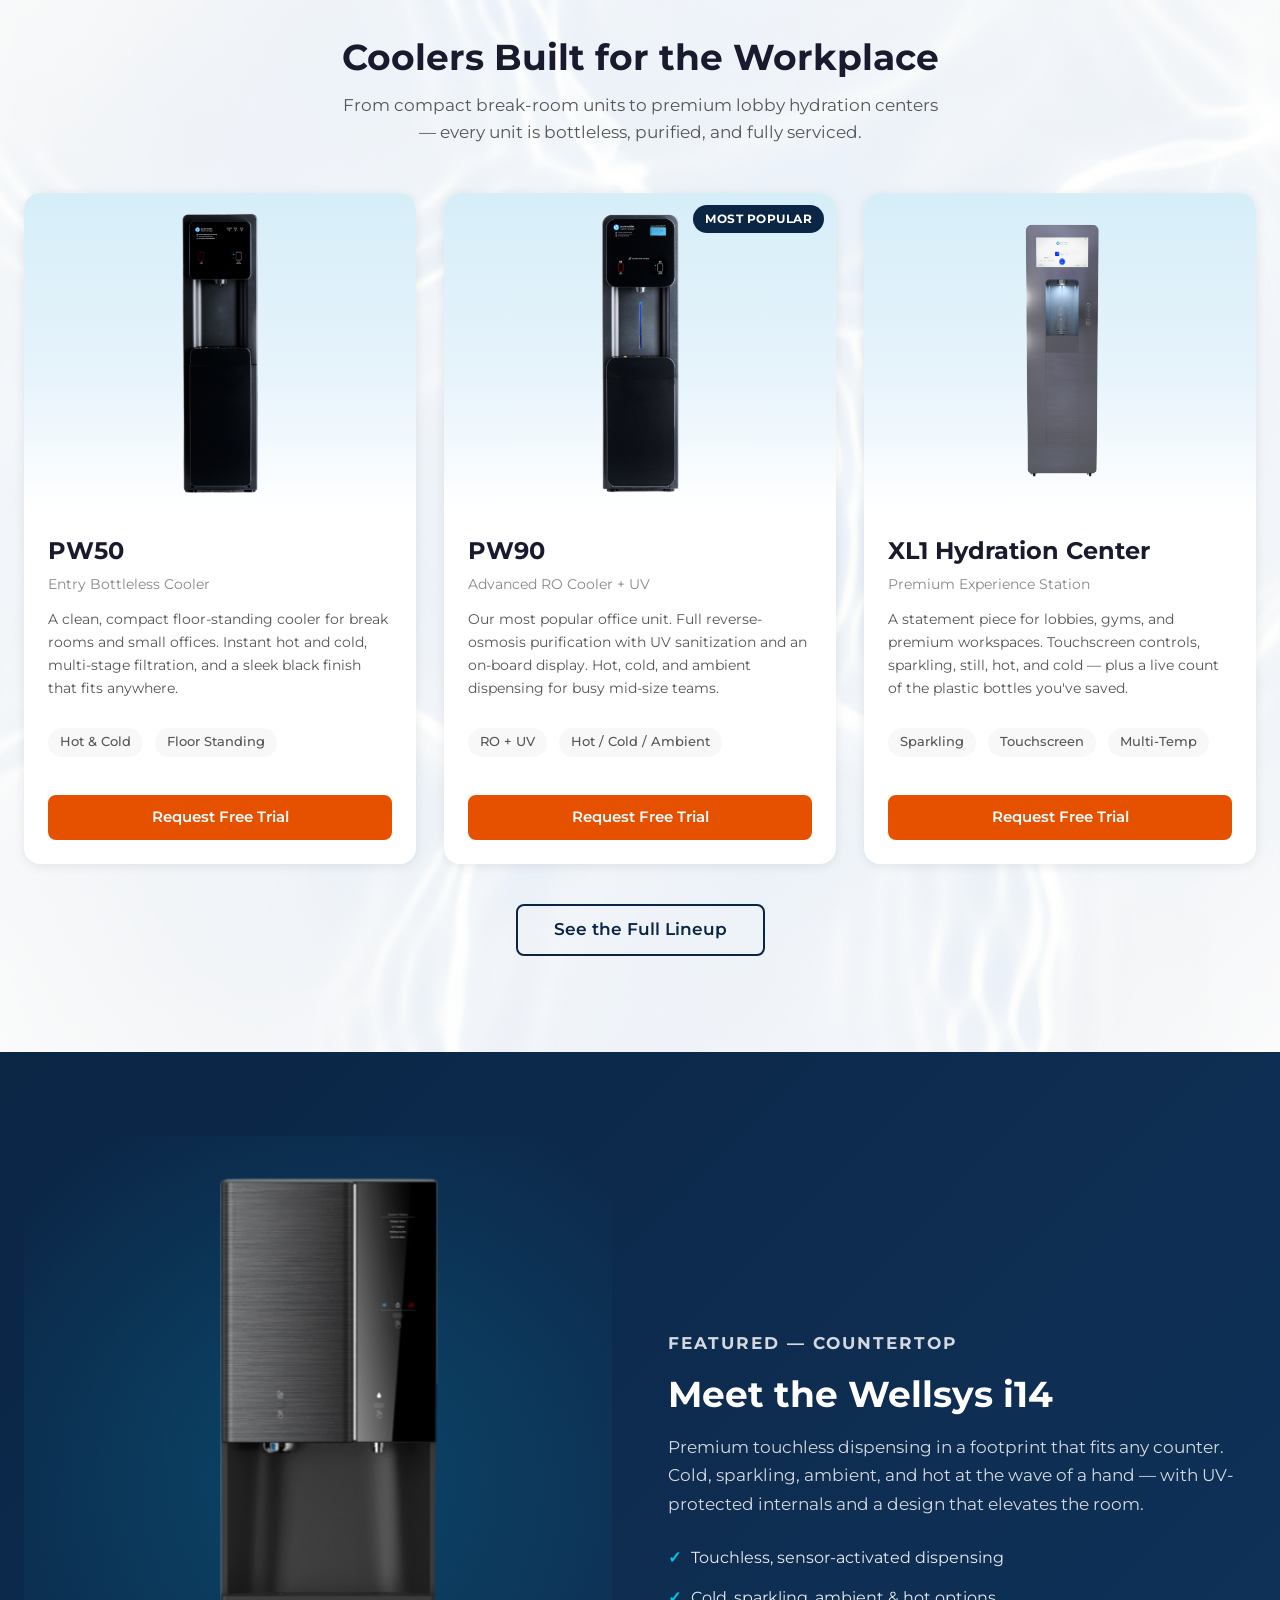
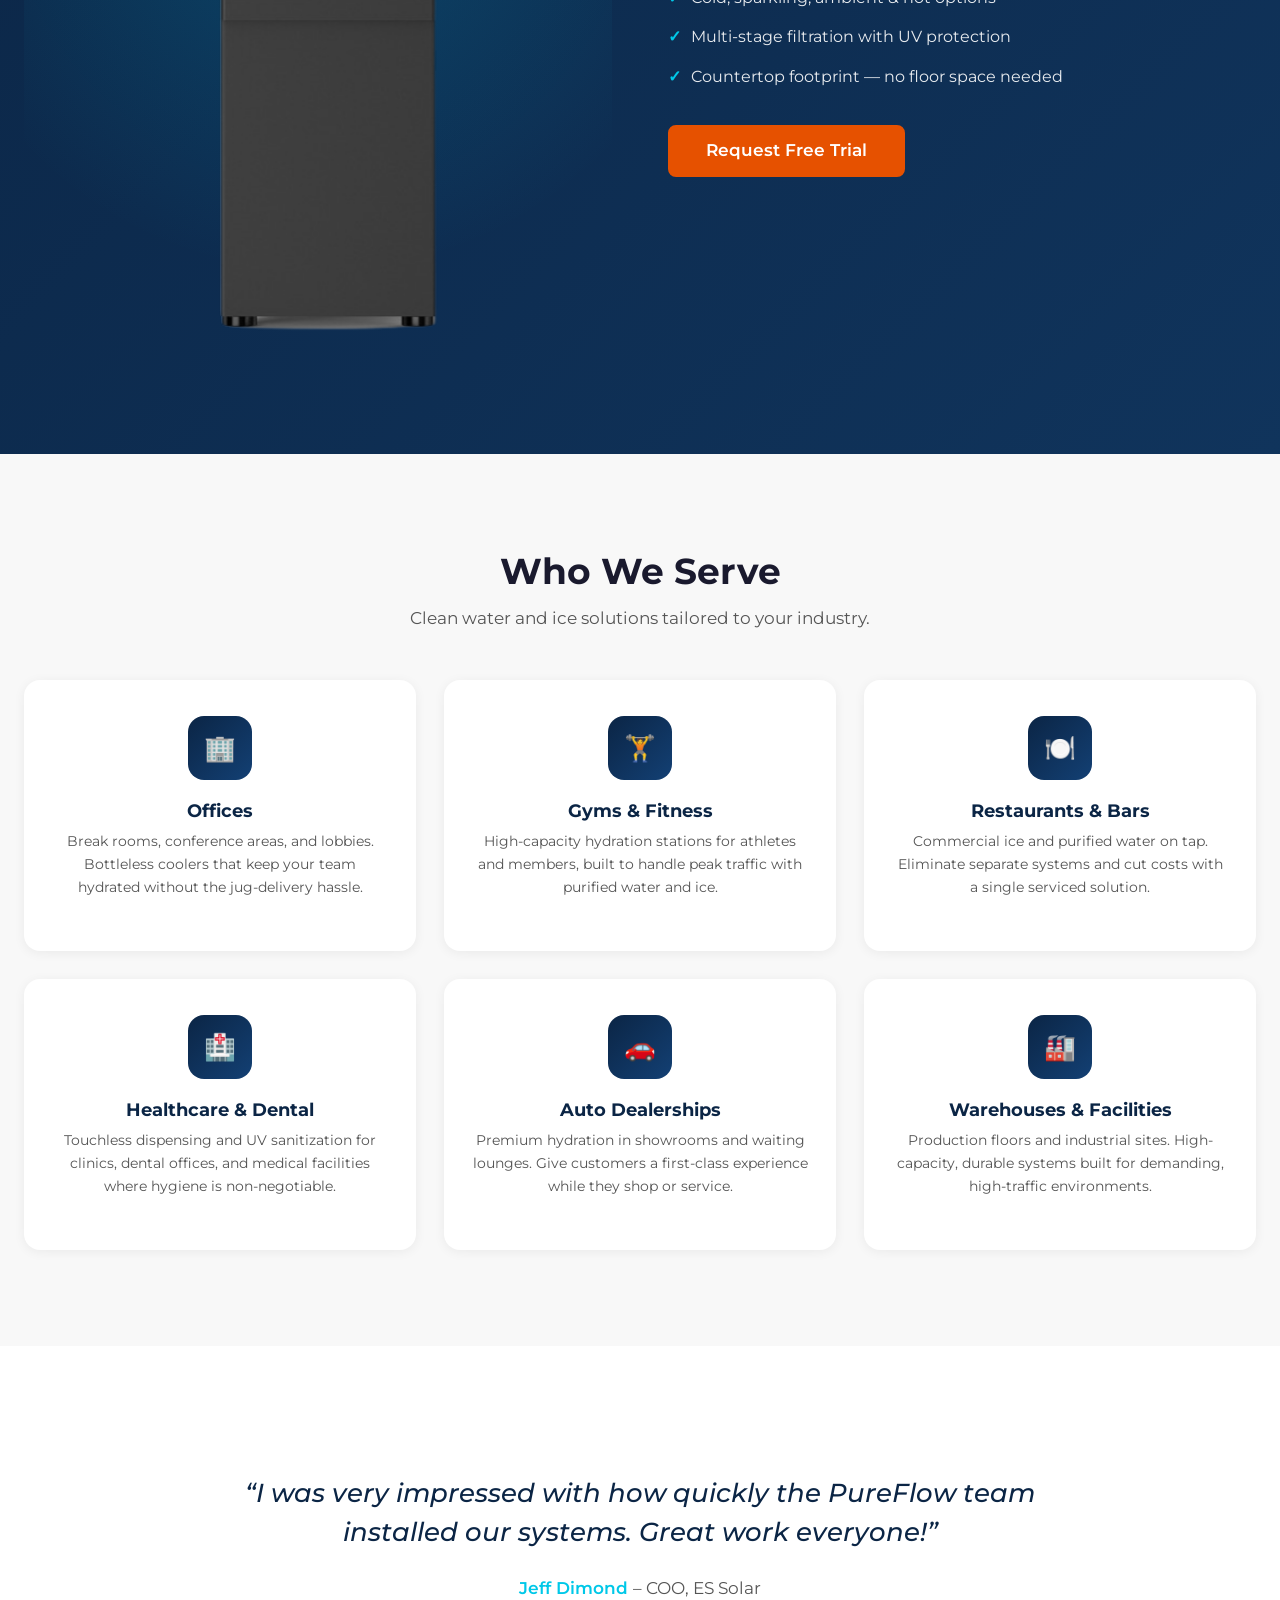
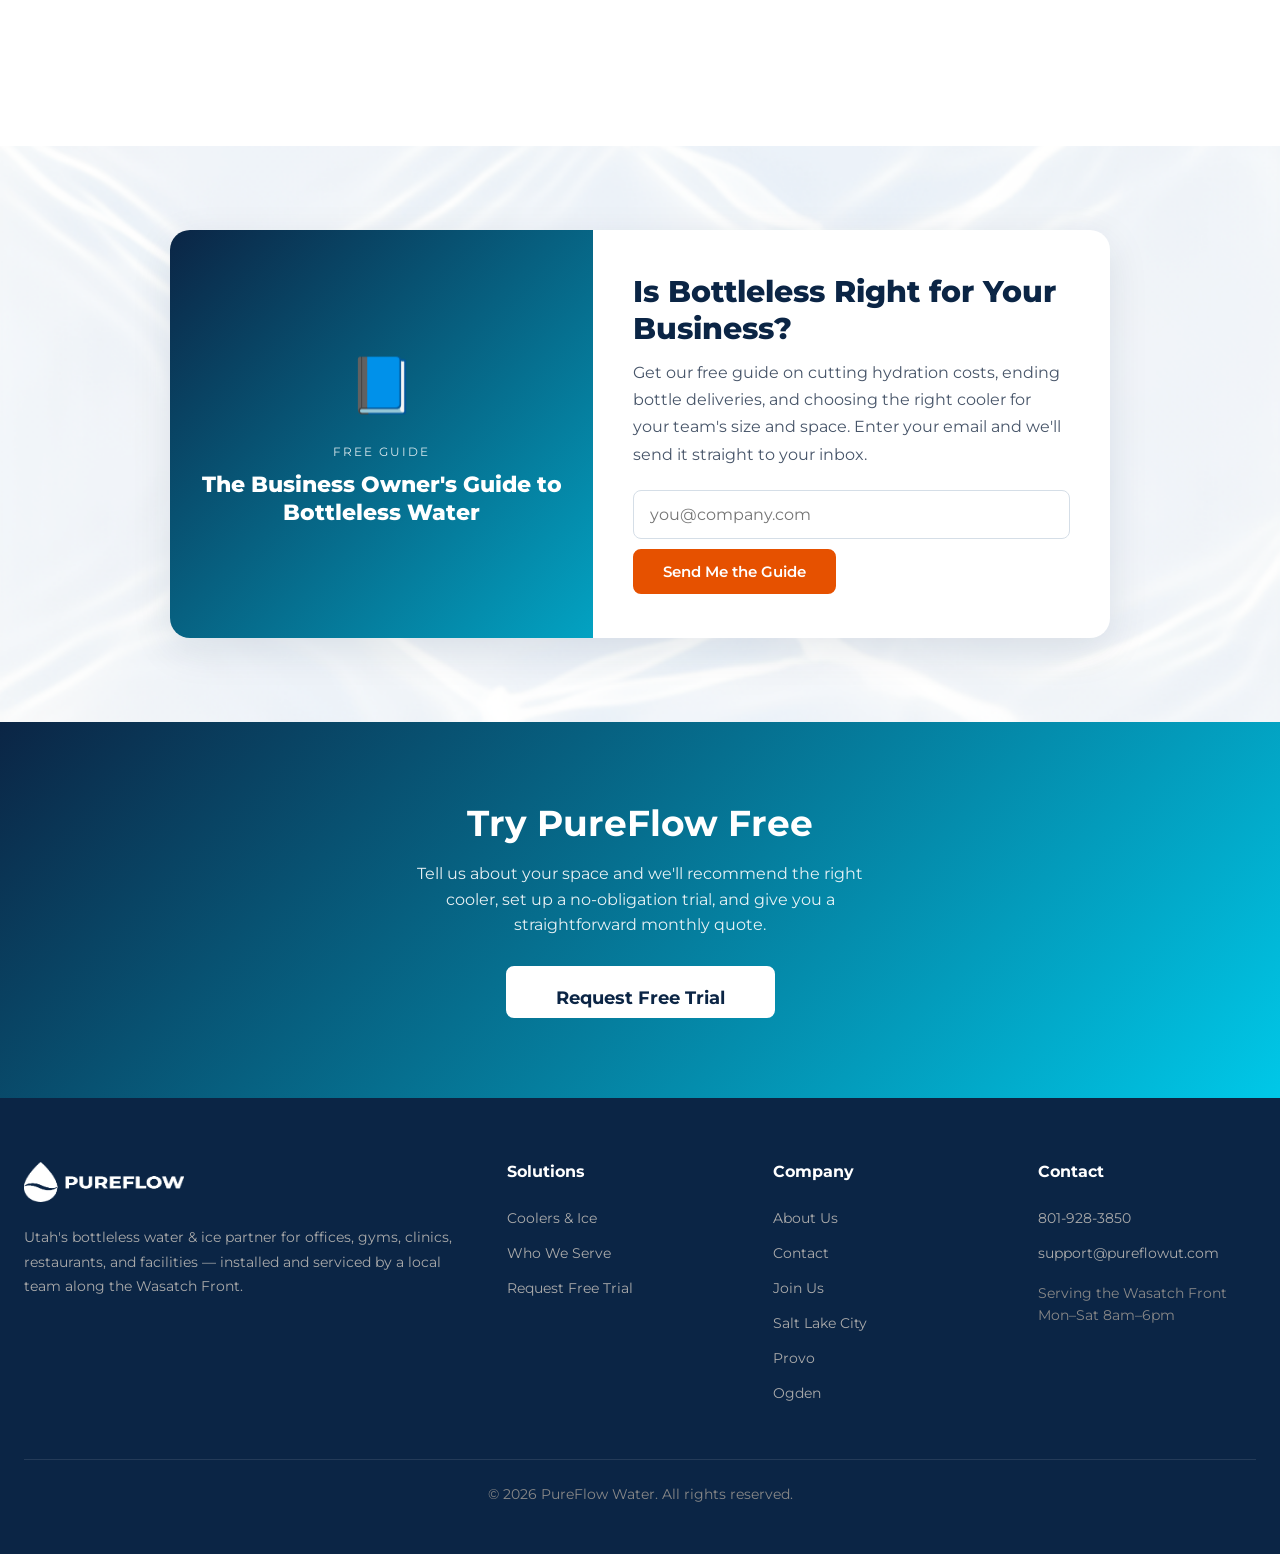
==== commit a9d8fe91: "Update contact phone to (801) 928-3850 across all pages Replace the placeholder 801-555-0199 with th" ====
--- a/index.html
+++ b/index.html
@@ -30,7 +30,7 @@
         <a href="contact.html">Contact</a>
         <a href="join.html">Join Us</a>
       </nav>
-      <a href="tel:+18015550199" class="header-phone">801-555-0199</a>
+      <a href="tel:+18019283850" class="header-phone">801-928-3850</a>
       <a href="contact.html" class="btn btn-cta">Contact Us</a>
       <button class="hamburger" aria-label="Open menu">
         <span></span>
@@ -49,7 +49,7 @@
     <a href="about.html">About</a>
     <a href="contact.html">Contact</a>
     <a href="join.html">Join Us</a>
-    <a href="tel:+18015550199" class="drawer-phone">801-555-0199</a>
+    <a href="tel:+18019283850" class="drawer-phone">801-928-3850</a>
     <a href="contact.html" class="btn btn-cta drawer-cta">Contact Us</a>
   </nav>
 
@@ -348,7 +348,7 @@
         </div>
         <div class="footer-col">
           <h4>Contact</h4>
-          <a href="tel:+18015550199">801-555-0199</a>
+          <a href="tel:+18019283850">801-928-3850</a>
           <a href="mailto:support@pureflowut.com">support@pureflowut.com</a>
           <p style="margin-top:12px; font-size:0.85rem; color:#888;">Serving the Wasatch Front<br>Mon&ndash;Sat 8am&ndash;6pm</p>
         </div>
